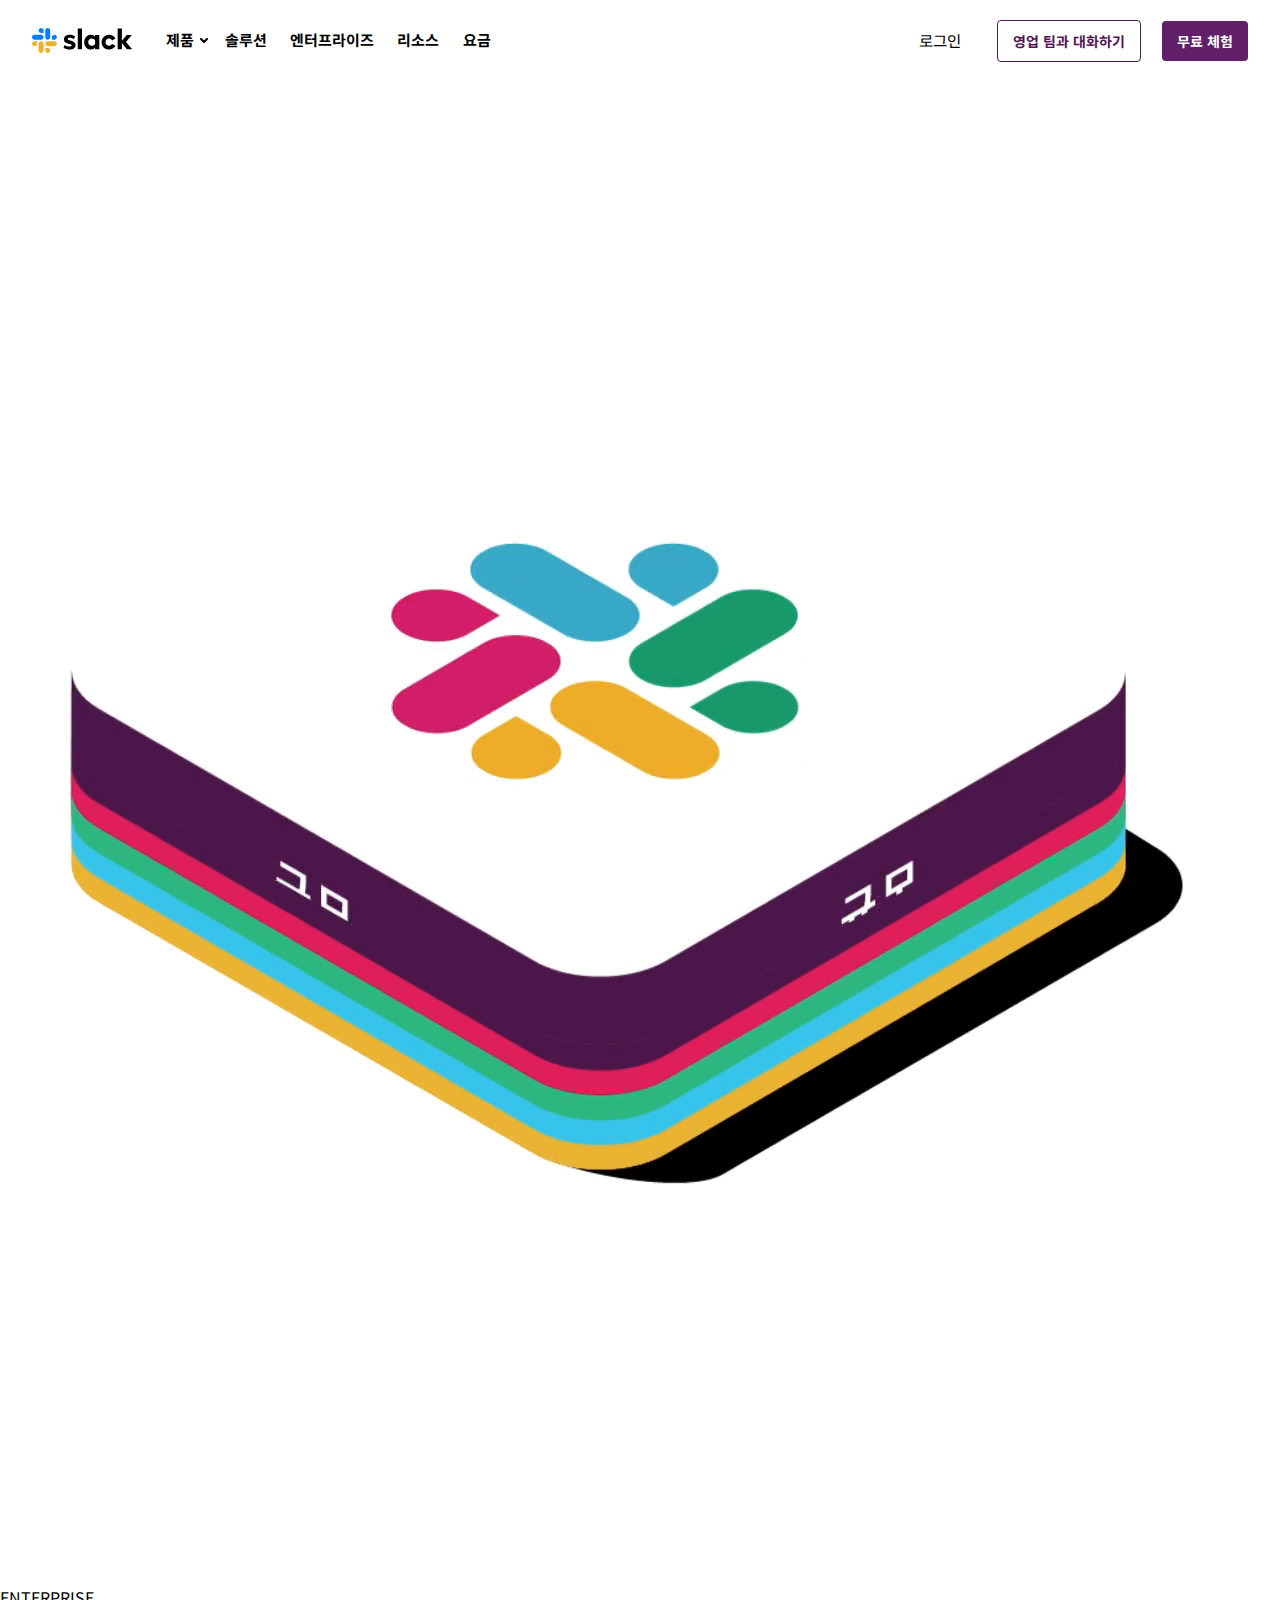
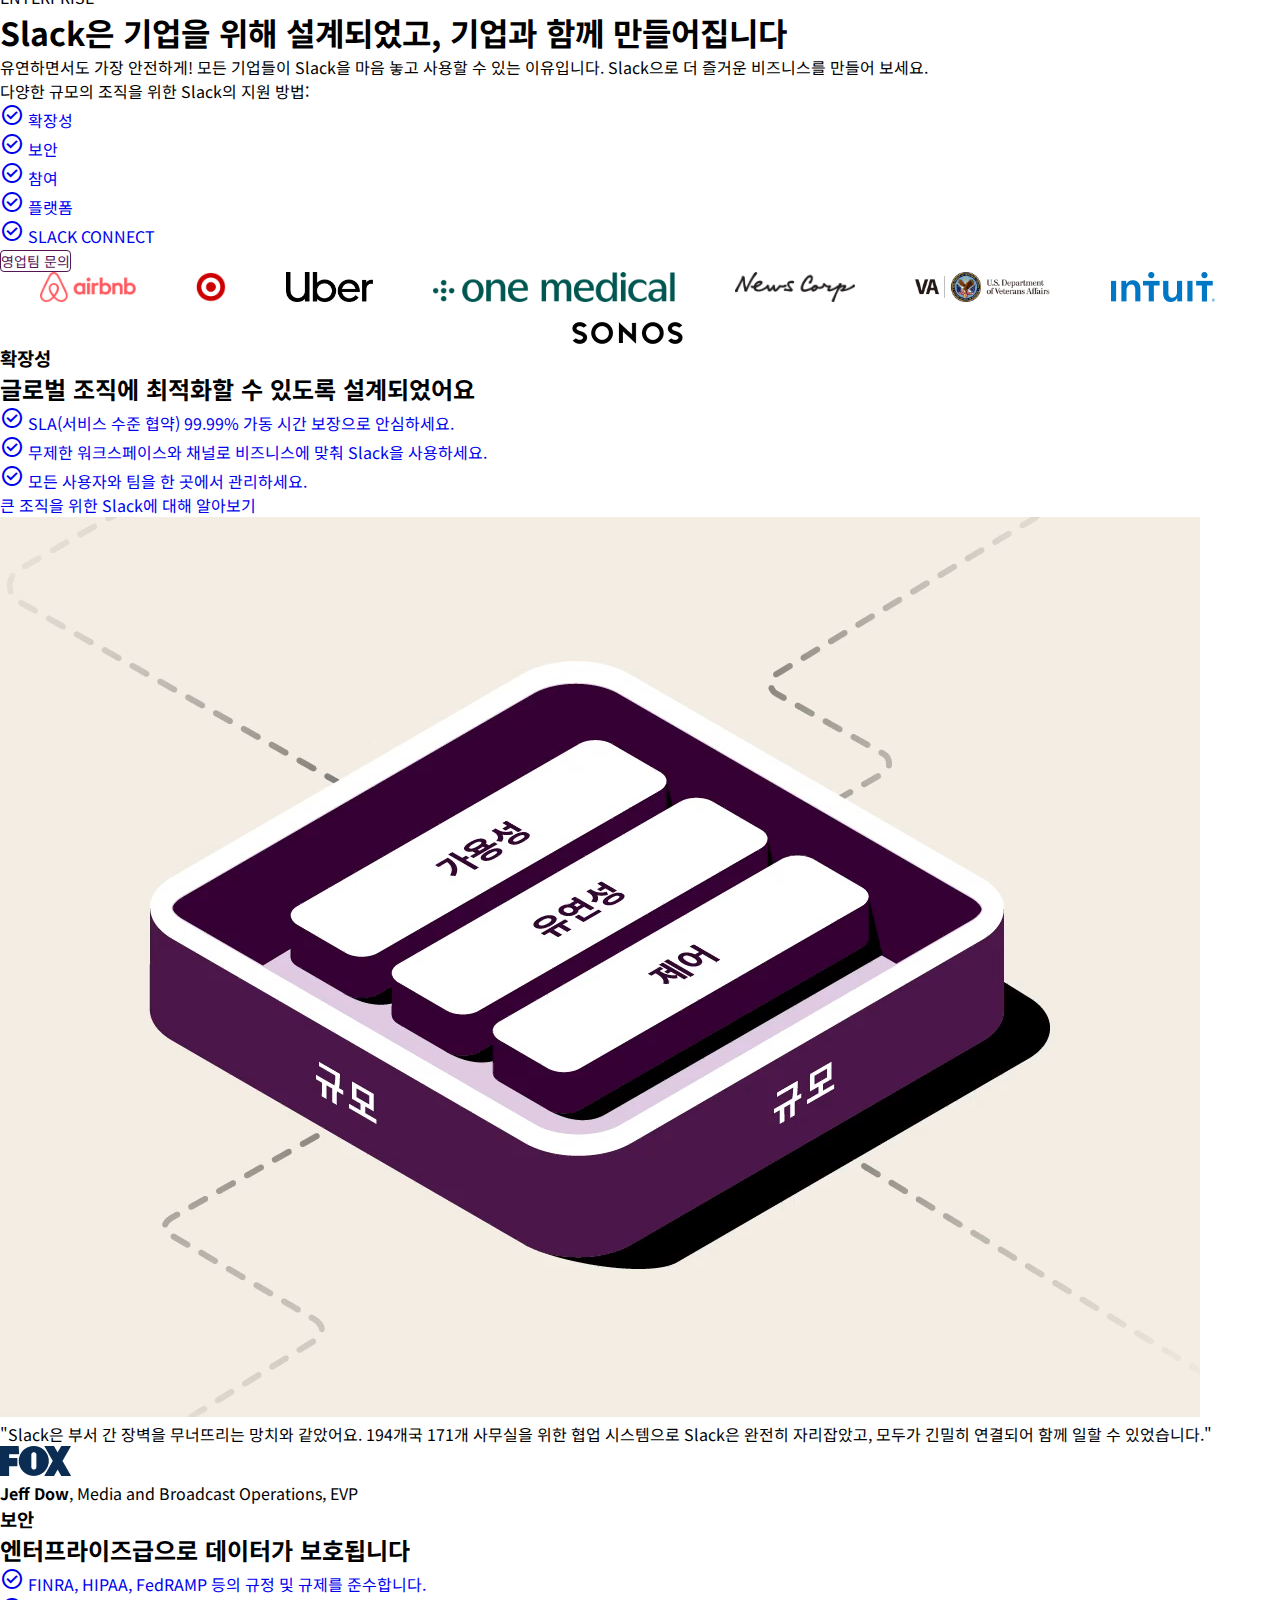
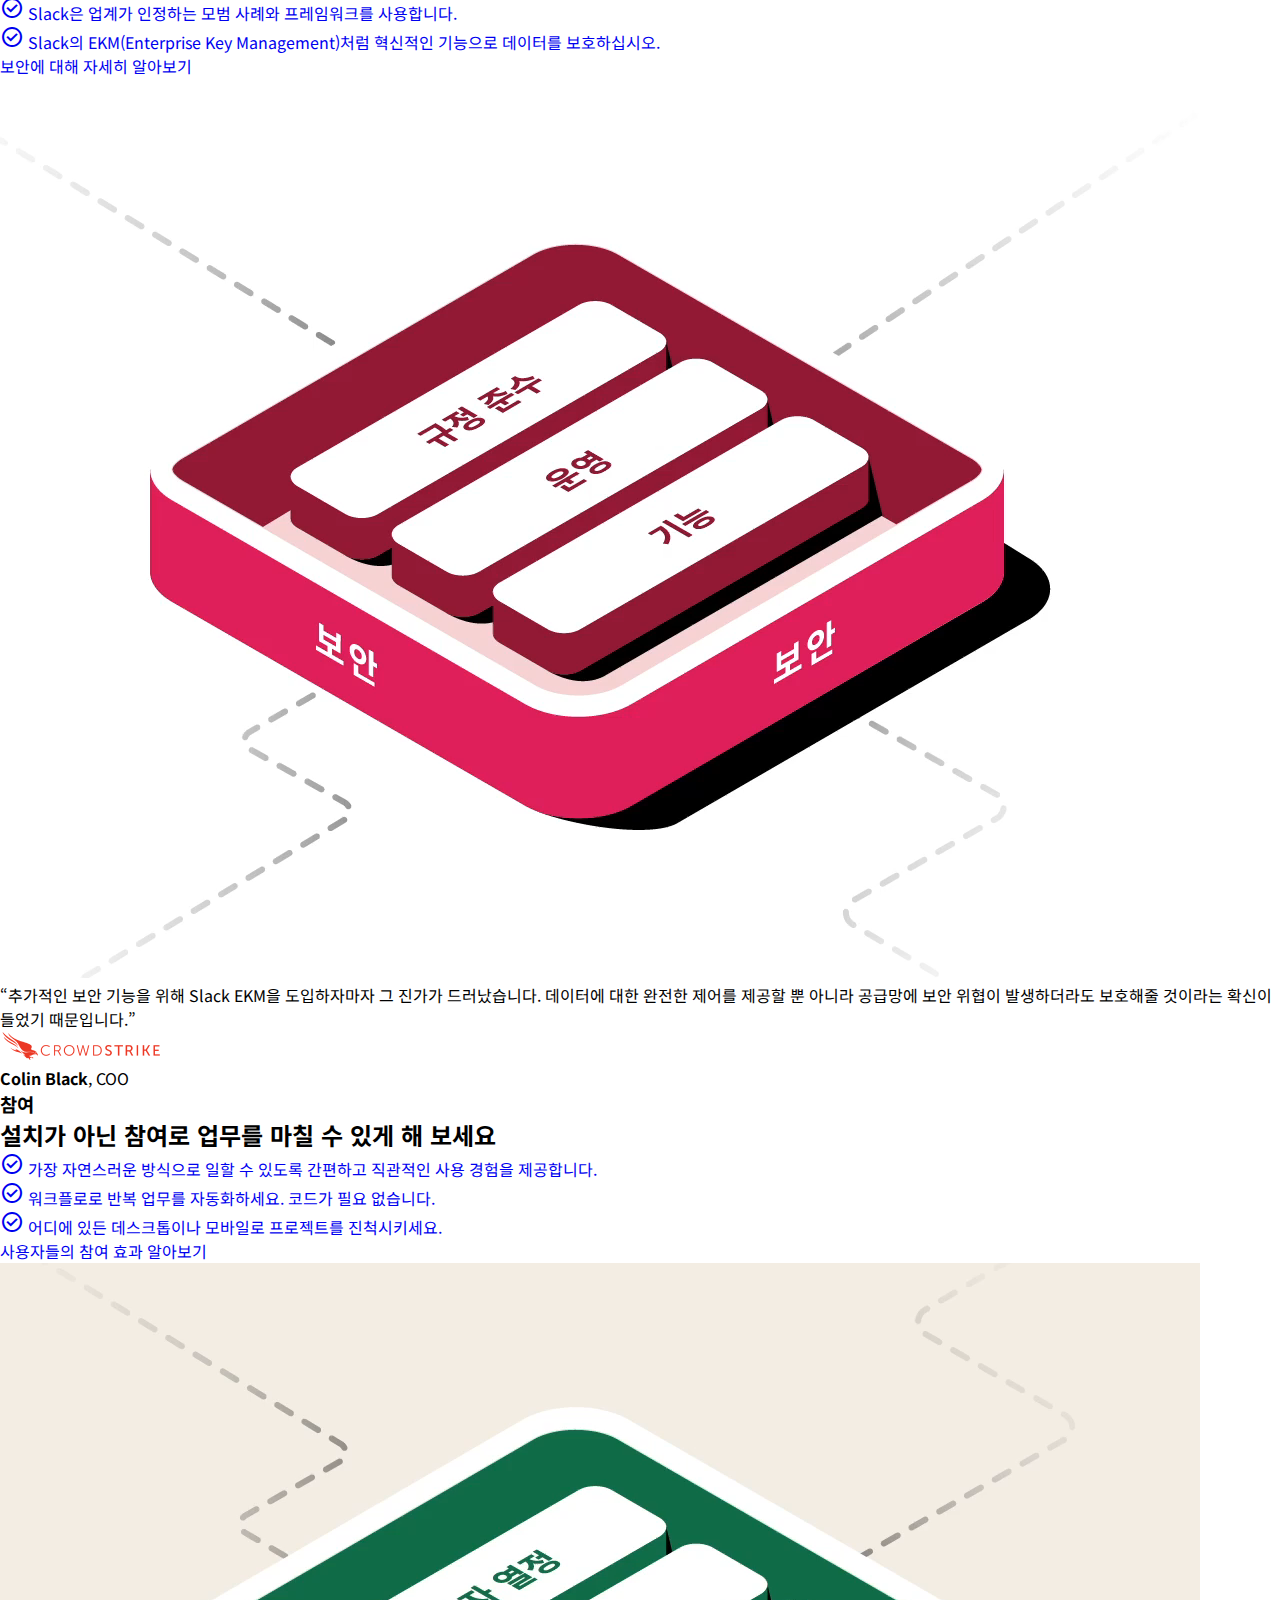
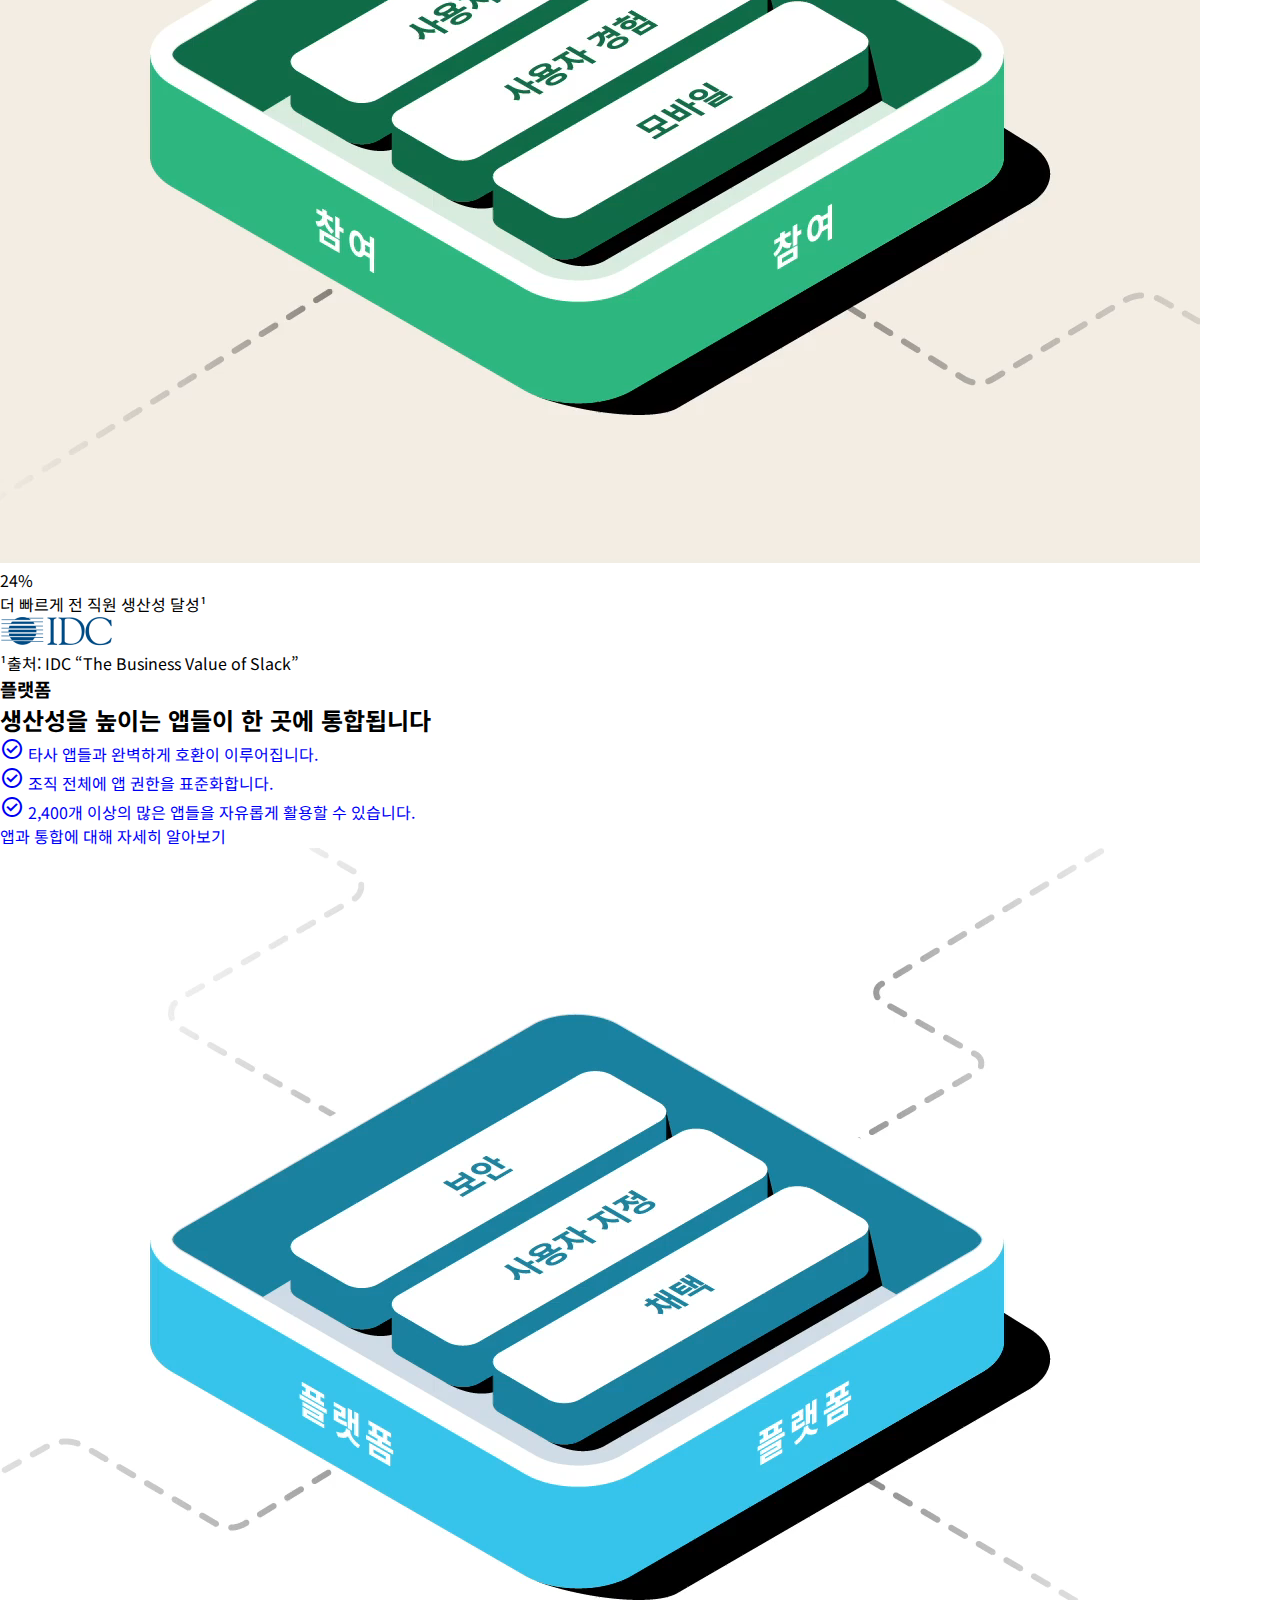
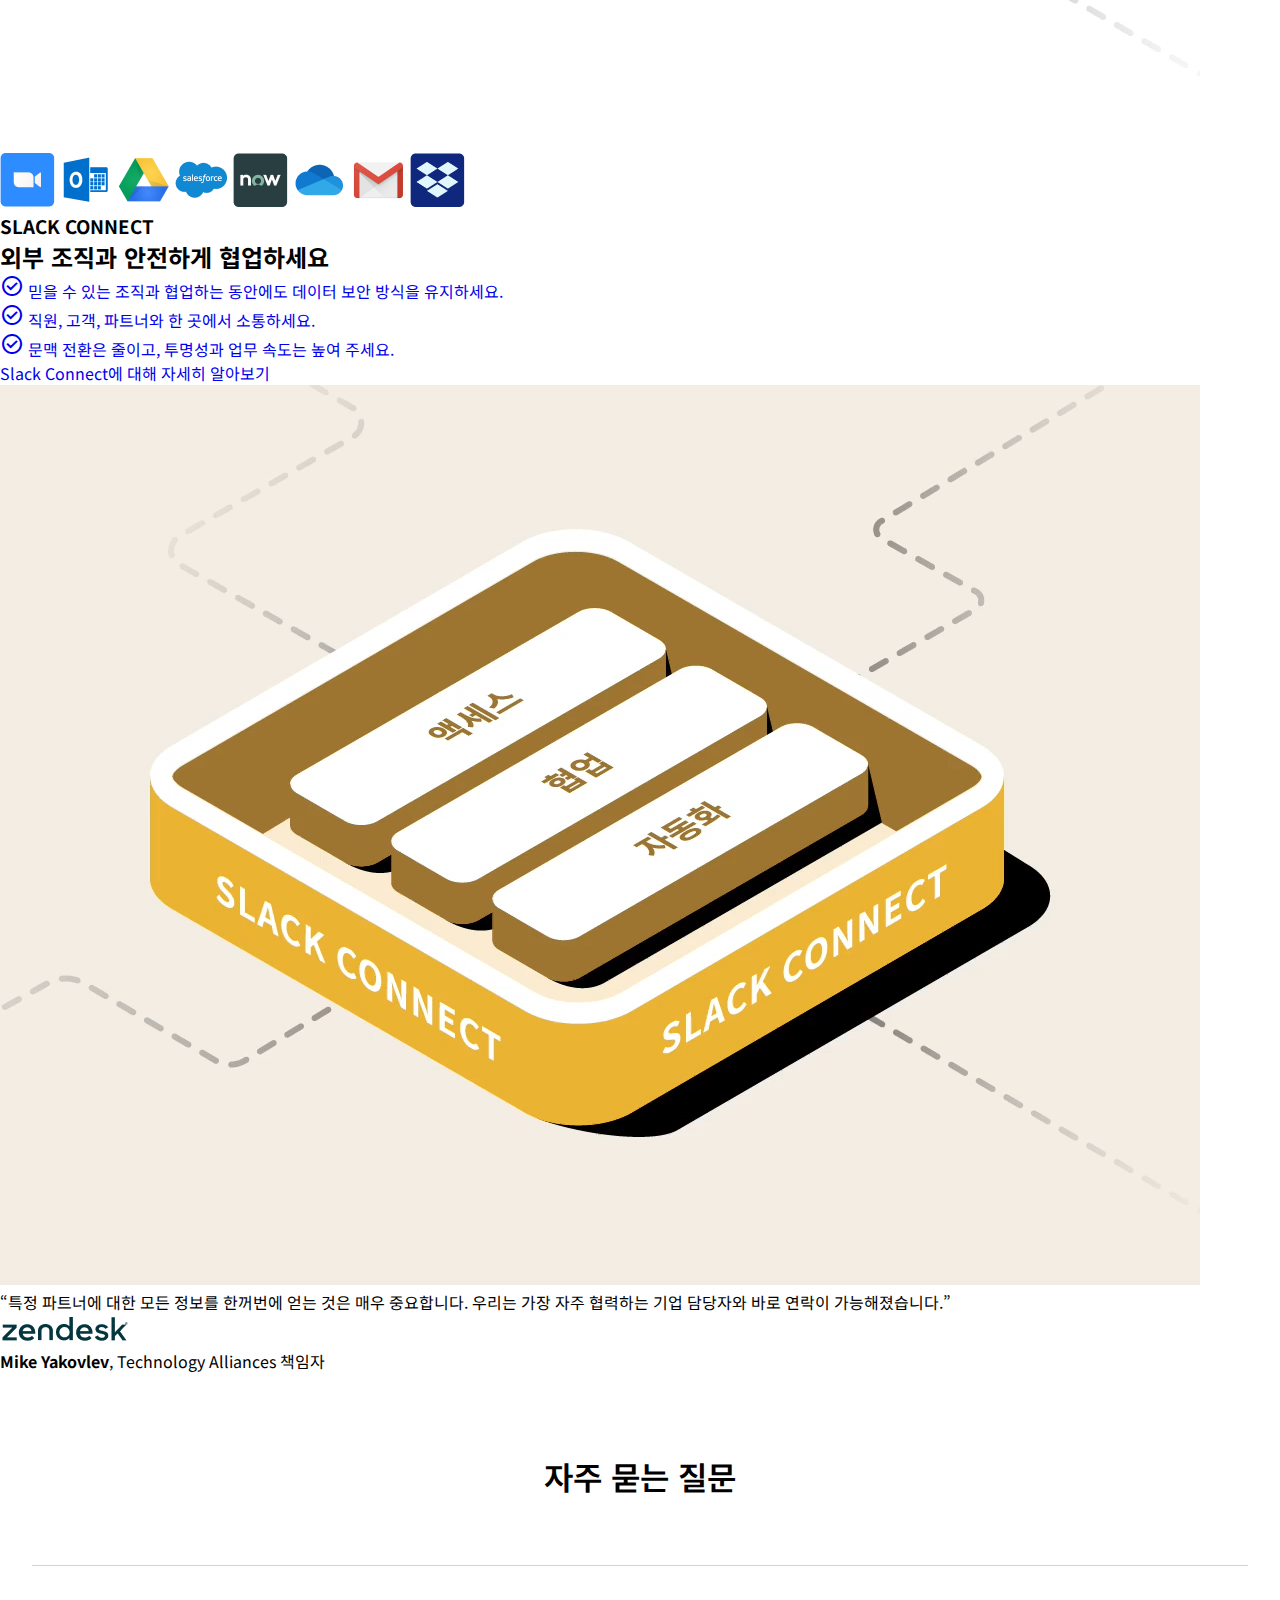
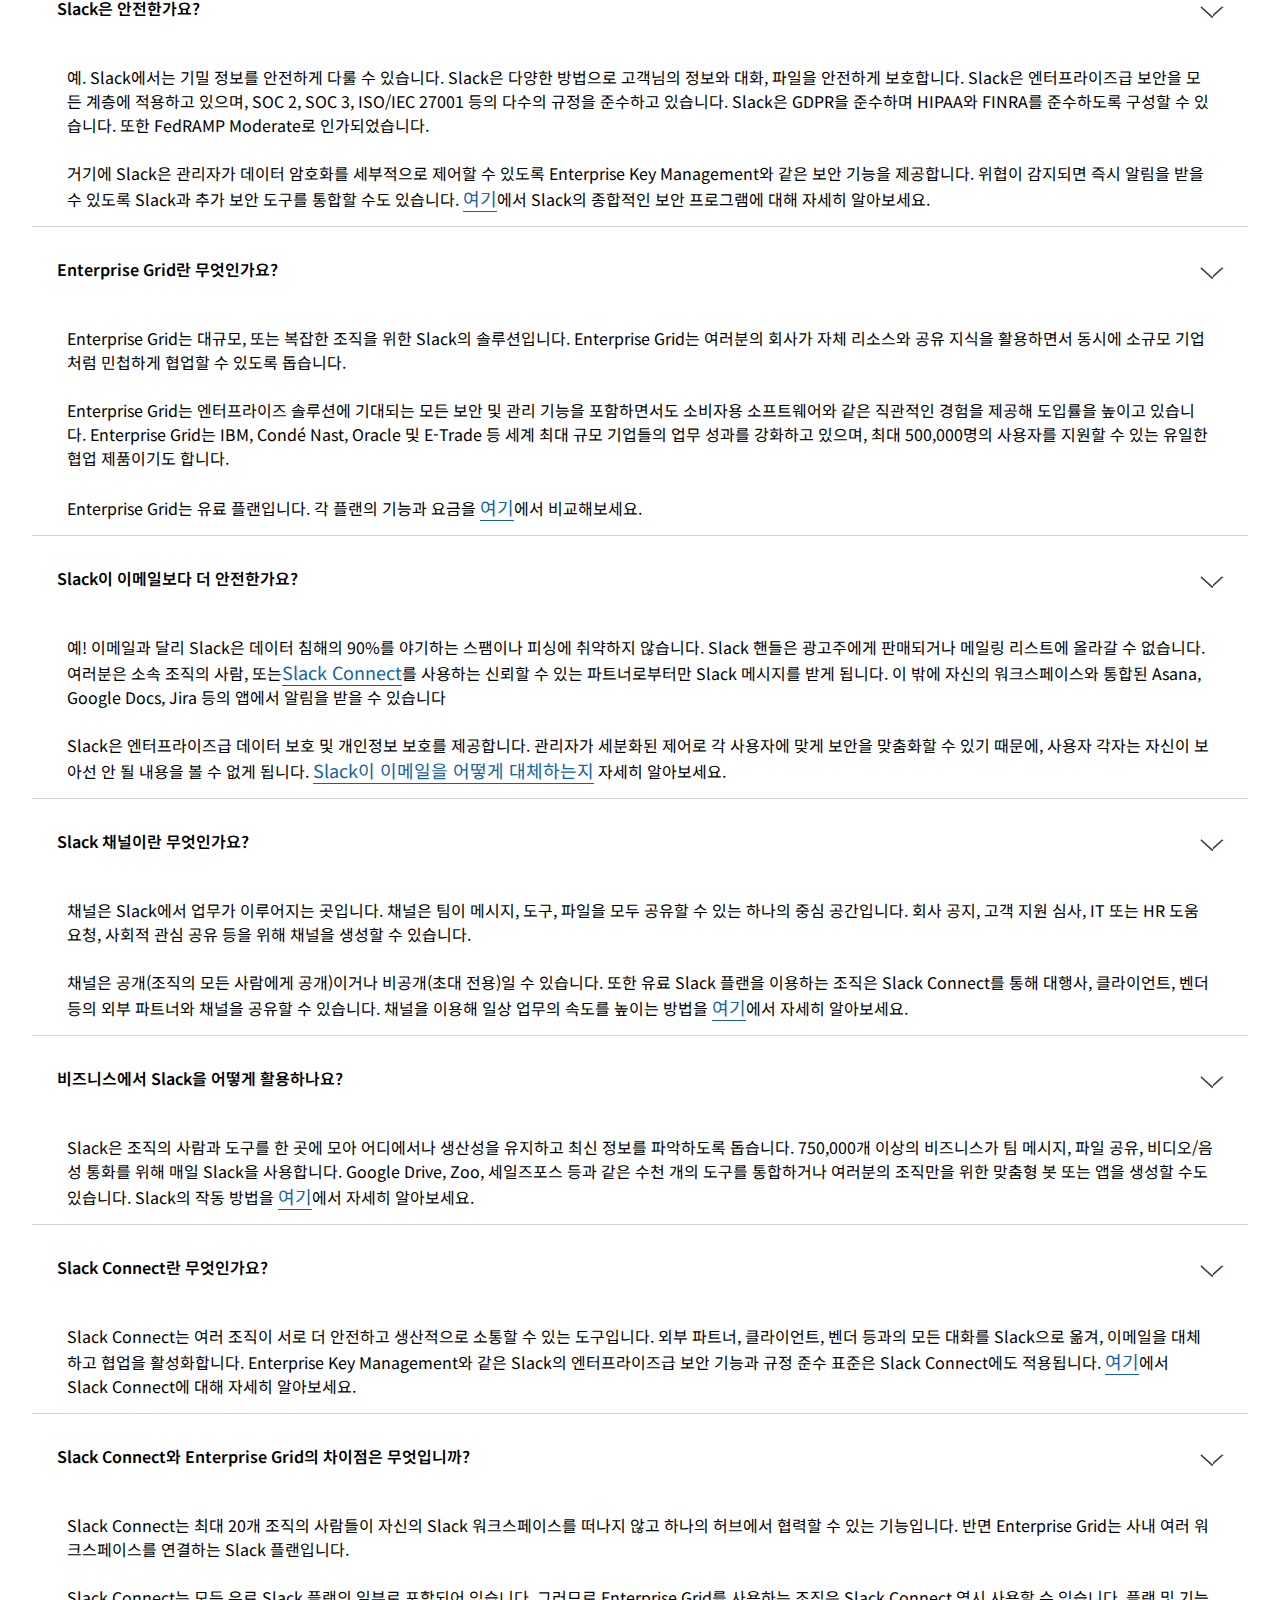
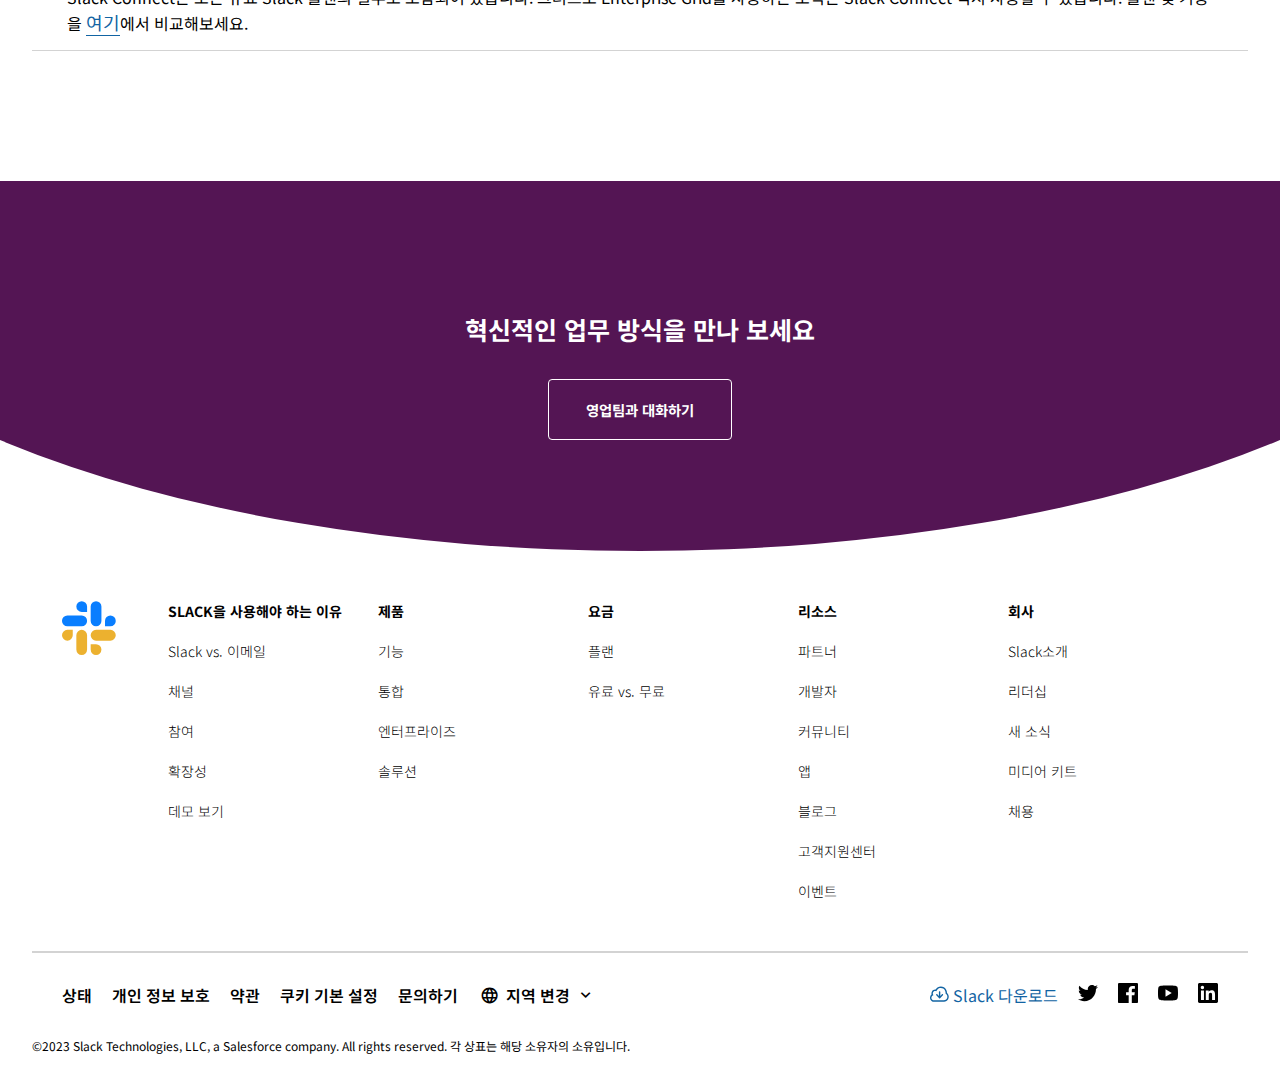
==== enterprise.html @ 44eb5eed "5월11일" ====
<!DOCTYPE html>
<html lang="ko">
  <head>
    <meta charset="UTF-8" />
    <meta http-equiv="X-UA-Compatible" content="IE=edge" />
    <meta name="viewport" content="width=device-width, initial-scale=1.0" />
    <title>Slack은 생산성 플랫폼입니다 | Slack</title>
    <link rel="icon" href="img/favicon-32-ua.png" />
    <link
      rel="stylesheet"
      href="https://fonts.googleapis.com/css2?family=Material+Symbols+Outlined:opsz,wght,FILL,GRAD@20..48,100..700,0..1,-50..200"
    />
    <link rel="stylesheet" href="common.css" />
    <link rel="stylesheet" href="each.css" />
    <script src="https://ajax.googleapis.com/ajax/libs/jquery/3.6.4/jquery.min.js"></script>
    <script>
      document.getElementsByTagName("video").play();
    </script>
  </head>
  <body>
    <div id="wrapper">
      <div id="header" class="">
        <div id="gnb" class="widthNor fontBold lap-hide mob-hide">
          <a href="index.html" id="header_logo">
            <svg
              height="25"
              width="100"
              viewBox="0 0 240 60"
              xmlns="http://www.w3.org/2000/svg"
              shape-rendering="geometricPrecision"
            >
              <title>Slack</title>
              <g fill="none">
                <path
                  d="m75.663 47.477 2.929-6.846c3.207 2.375 7.39 3.632 11.574 3.632 3.068 0 5.02-1.187 5.02-3.003-.07-5.03-18.477-1.118-18.617-13.764-.07-6.427 5.648-11.387 13.737-11.387 4.81 0 9.622 1.188 13.038 3.913l-2.737 6.992c-3.143-2.021-7.025-3.43-10.72-3.43-2.51 0-4.184 1.187-4.184 2.725.07 4.96 18.618 2.235 18.827 14.322 0 6.567-5.579 11.178-13.528 11.178-5.856 0-11.225-1.397-15.34-4.332m116.629-9.325a8.498 8.498 0 0 1 -7.405 4.33c-4.698 0-8.506-3.816-8.506-8.523s3.808-8.523 8.506-8.523a8.498 8.498 0 0 1 7.405 4.33l8.143-4.52c-3.05-5.451-8.868-9.137-15.548-9.137-9.839 0-17.815 7.991-17.815 17.85 0 9.858 7.976 17.85 17.815 17.85 6.68 0 12.498-3.686 15.548-9.137zm-82.477 12.958h10.18v-49.86h-10.179zm95.761-49.86v49.86h10.18v-14.938l12.063 14.938h13.012l-15.34-17.746 14.224-16.559h-12.454l-11.505 13.767v-29.322zm-54.218 15.557v4.053c-1.673-2.795-5.787-4.751-10.11-4.751-8.925 0-15.967 7.895-15.967 17.815s7.042 17.885 15.967 17.885c4.323 0 8.437-1.956 10.11-4.751v4.052h10.18v-34.303zm0 21.414c-1.464 2.445-4.532 4.26-7.948 4.26-4.699 0-8.507-3.815-8.507-8.522s3.808-8.523 8.507-8.523c3.416 0 6.484 1.886 7.948 4.4z"
                  fill="#ffffff"
                ></path>
                <path
                  d="m21.902.148c-3.299 0-5.973 2.68-5.973 5.985a5.979 5.979 0 0 0 5.973 5.985h5.974v-5.985a5.98 5.98 0 0 0 -5.974-5.985m0 15.96h-15.929c-3.299 0-5.973 2.68-5.973 5.986 0 3.305 2.674 5.985 5.973 5.985h15.93c3.298 0 5.973-2.68 5.973-5.985 0-3.306-2.675-5.986-5.974-5.986"
                  fill="#097eff"
                ></path>
                <path
                  d="m59.734 22.094c0-3.306-2.675-5.986-5.974-5.986s-5.973 2.68-5.973 5.986v5.985h5.973a5.98 5.98 0 0 0 5.974-5.985m-15.929 0v-15.961a5.98 5.98 0 0 0 -5.974-5.985c-3.299 0-5.973 2.68-5.973 5.985v15.96c0 3.307 2.674 5.987 5.973 5.987a5.98 5.98 0 0 0 5.974-5.985"
                  fill="#097eff"
                ></path>
                <path
                  d="m37.831 60a5.98 5.98 0 0 0 5.974-5.985 5.98 5.98 0 0 0 -5.974-5.985h-5.973v5.985c0 3.305 2.674 5.985 5.973 5.985m0-15.96h15.93c3.298 0 5.973-2.68 5.973-5.986a5.98 5.98 0 0 0 -5.974-5.985h-15.929c-3.299 0-5.973 2.68-5.973 5.985a5.979 5.979 0 0 0 5.973 5.985"
                  fill="#ecb12f"
                ></path>
                <path
                  d="m0 38.054a5.979 5.979 0 0 0 5.973 5.985 5.98 5.98 0 0 0 5.974-5.985v-5.985h-5.974c-3.299 0-5.973 2.68-5.973 5.985m15.929 0v15.96c0 3.306 2.674 5.986 5.973 5.986a5.98 5.98 0 0 0 5.974-5.985v-15.961a5.979 5.979 0 0 0 -5.974-5.985c-3.299 0-5.973 2.68-5.973 5.985"
                  fill="#ecb12f"
                ></path>
              </g>
            </svg>
          </a>
          <ul>
            <li>
              <a href="#"
                >제품<svg
                  xmlns="http://www.w3.org/2000/svg"
                  width="8"
                  height="5"
                  viewBox="0 0 8 5"
                  fill="none"
                >
                  <path
                    d="M7 1L4 4L1 1"
                    stroke="white"
                    stroke-width="2"
                    stroke-linecap="round"
                    stroke-linejoin="round"
                  /></svg
              ></a>
              <ul>
                <li><a href="#">기능</a></li>
                <li><a href="#">채널</a></li>
                <li><a href="#">통합</a></li>
                <li><a href="#">보안</a></li>
                <li><a href="#">Slack Connect</a></li>
                <li><a href="#">고객</a></li>
                <li>
                  <a href="#">
                    <span class="material-symbols-outlined"
                      >cloud_download</span
                    >
                    <span>Slack 다운로드</span></a
                  >
                </li>
              </ul>
            </li>
            <li><a href="solution.html">솔루션</a></li>
            <li><a href="enterprise.html">엔터프라이즈</a></li>
            <li><a href="resource.html">리소스</a></li>
            <li><a href="pay.html">요금</a></li>
          </ul>
          <div id="sign">
            <a href="#">로그인</a>
            <a href="#" class="purLn_btn btn">영업 팀과 대화하기</a>
            <a href="#" class="purple_btn btn">무료 체험</a>
          </div>
        </div>
        <div id="mob_gnb" class="desk-hide">
          <div id="markNav">
            <a href="index.html" id="markNav_logo">
              <svg
                height="25"
                width="100"
                viewBox="0 0 240 60"
                xmlns="http://www.w3.org/2000/svg"
                shape-rendering="geometricPrecision"
              >
                <title>Slack</title>
                <g fill="none">
                  <path
                    d="m75.663 47.477 2.929-6.846c3.207 2.375 7.39 3.632 11.574 3.632 3.068 0 5.02-1.187 5.02-3.003-.07-5.03-18.477-1.118-18.617-13.764-.07-6.427 5.648-11.387 13.737-11.387 4.81 0 9.622 1.188 13.038 3.913l-2.737 6.992c-3.143-2.021-7.025-3.43-10.72-3.43-2.51 0-4.184 1.187-4.184 2.725.07 4.96 18.618 2.235 18.827 14.322 0 6.567-5.579 11.178-13.528 11.178-5.856 0-11.225-1.397-15.34-4.332m116.629-9.325a8.498 8.498 0 0 1 -7.405 4.33c-4.698 0-8.506-3.816-8.506-8.523s3.808-8.523 8.506-8.523a8.498 8.498 0 0 1 7.405 4.33l8.143-4.52c-3.05-5.451-8.868-9.137-15.548-9.137-9.839 0-17.815 7.991-17.815 17.85 0 9.858 7.976 17.85 17.815 17.85 6.68 0 12.498-3.686 15.548-9.137zm-82.477 12.958h10.18v-49.86h-10.179zm95.761-49.86v49.86h10.18v-14.938l12.063 14.938h13.012l-15.34-17.746 14.224-16.559h-12.454l-11.505 13.767v-29.322zm-54.218 15.557v4.053c-1.673-2.795-5.787-4.751-10.11-4.751-8.925 0-15.967 7.895-15.967 17.815s7.042 17.885 15.967 17.885c4.323 0 8.437-1.956 10.11-4.751v4.052h10.18v-34.303zm0 21.414c-1.464 2.445-4.532 4.26-7.948 4.26-4.699 0-8.507-3.815-8.507-8.522s3.808-8.523 8.507-8.523c3.416 0 6.484 1.886 7.948 4.4z"
                    fill="#000000"
                  ></path>
                  <path
                    d="m21.902.148c-3.299 0-5.973 2.68-5.973 5.985a5.979 5.979 0 0 0 5.973 5.985h5.974v-5.985a5.98 5.98 0 0 0 -5.974-5.985m0 15.96h-15.929c-3.299 0-5.973 2.68-5.973 5.986 0 3.305 2.674 5.985 5.973 5.985h15.93c3.298 0 5.973-2.68 5.973-5.985 0-3.306-2.675-5.986-5.974-5.986"
                    fill="#097eff"
                  ></path>
                  <path
                    d="m59.734 22.094c0-3.306-2.675-5.986-5.974-5.986s-5.973 2.68-5.973 5.986v5.985h5.973a5.98 5.98 0 0 0 5.974-5.985m-15.929 0v-15.961a5.98 5.98 0 0 0 -5.974-5.985c-3.299 0-5.973 2.68-5.973 5.985v15.96c0 3.307 2.674 5.987 5.973 5.987a5.98 5.98 0 0 0 5.974-5.985"
                    fill="#097eff"
                  ></path>
                  <path
                    d="m37.831 60a5.98 5.98 0 0 0 5.974-5.985 5.98 5.98 0 0 0 -5.974-5.985h-5.973v5.985c0 3.305 2.674 5.985 5.973 5.985m0-15.96h15.93c3.298 0 5.973-2.68 5.973-5.986a5.98 5.98 0 0 0 -5.974-5.985h-15.929c-3.299 0-5.973 2.68-5.973 5.985a5.979 5.979 0 0 0 5.973 5.985"
                    fill="#ecb12f"
                  ></path>
                  <path
                    d="m0 38.054a5.979 5.979 0 0 0 5.973 5.985 5.98 5.98 0 0 0 5.974-5.985v-5.985h-5.974c-3.299 0-5.973 2.68-5.973 5.985m15.929 0v15.96c0 3.306 2.674 5.986 5.973 5.986a5.98 5.98 0 0 0 5.974-5.985v-15.961a5.979 5.979 0 0 0 -5.974-5.985c-3.299 0-5.973 2.68-5.973 5.985"
                    fill="#ecb12f"
                  ></path>
                </g>
              </svg>
            </a>
            <button
              id="nav_open_btn"
              onclick="document.querySelector('#concealNav').style.transform='translateX(0%)';"
            >
              <span class="material-symbols-outlined"> menu </span>
            </button>
          </div>
          <div id="concealNav">
            <div>
              <a href="index.html" id="concealNav_logo">
                <svg
                  width="125"
                  viewBox="0 0 240 60"
                  xmlns="http://www.w3.org/2000/svg"
                  shape-rendering="geometricPrecision"
                >
                  <title>Slack</title>
                  <g fill="none">
                    <path
                      d="m75.663 47.477 2.929-6.846c3.207 2.375 7.39 3.632 11.574 3.632 3.068 0 5.02-1.187 5.02-3.003-.07-5.03-18.477-1.118-18.617-13.764-.07-6.427 5.648-11.387 13.737-11.387 4.81 0 9.622 1.188 13.038 3.913l-2.737 6.992c-3.143-2.021-7.025-3.43-10.72-3.43-2.51 0-4.184 1.187-4.184 2.725.07 4.96 18.618 2.235 18.827 14.322 0 6.567-5.579 11.178-13.528 11.178-5.856 0-11.225-1.397-15.34-4.332m116.629-9.325a8.498 8.498 0 0 1 -7.405 4.33c-4.698 0-8.506-3.816-8.506-8.523s3.808-8.523 8.506-8.523a8.498 8.498 0 0 1 7.405 4.33l8.143-4.52c-3.05-5.451-8.868-9.137-15.548-9.137-9.839 0-17.815 7.991-17.815 17.85 0 9.858 7.976 17.85 17.815 17.85 6.68 0 12.498-3.686 15.548-9.137zm-82.477 12.958h10.18v-49.86h-10.179zm95.761-49.86v49.86h10.18v-14.938l12.063 14.938h13.012l-15.34-17.746 14.224-16.559h-12.454l-11.505 13.767v-29.322zm-54.218 15.557v4.053c-1.673-2.795-5.787-4.751-10.11-4.751-8.925 0-15.967 7.895-15.967 17.815s7.042 17.885 15.967 17.885c4.323 0 8.437-1.956 10.11-4.751v4.052h10.18v-34.303zm0 21.414c-1.464 2.445-4.532 4.26-7.948 4.26-4.699 0-8.507-3.815-8.507-8.522s3.808-8.523 8.507-8.523c3.416 0 6.484 1.886 7.948 4.4z"
                      fill="#000000"
                    ></path>
                    <path
                      d="m21.902.148c-3.299 0-5.973 2.68-5.973 5.985a5.979 5.979 0 0 0 5.973 5.985h5.974v-5.985a5.98 5.98 0 0 0 -5.974-5.985m0 15.96h-15.929c-3.299 0-5.973 2.68-5.973 5.986 0 3.305 2.674 5.985 5.973 5.985h15.93c3.298 0 5.973-2.68 5.973-5.985 0-3.306-2.675-5.986-5.974-5.986"
                      fill="#097eff"
                    ></path>
                    <path
                      d="m59.734 22.094c0-3.306-2.675-5.986-5.974-5.986s-5.973 2.68-5.973 5.986v5.985h5.973a5.98 5.98 0 0 0 5.974-5.985m-15.929 0v-15.961a5.98 5.98 0 0 0 -5.974-5.985c-3.299 0-5.973 2.68-5.973 5.985v15.96c0 3.307 2.674 5.987 5.973 5.987a5.98 5.98 0 0 0 5.974-5.985"
                      fill="#097eff"
                    ></path>
                    <path
                      d="m37.831 60a5.98 5.98 0 0 0 5.974-5.985 5.98 5.98 0 0 0 -5.974-5.985h-5.973v5.985c0 3.305 2.674 5.985 5.973 5.985m0-15.96h15.93c3.298 0 5.973-2.68 5.973-5.986a5.98 5.98 0 0 0 -5.974-5.985h-15.929c-3.299 0-5.973 2.68-5.973 5.985a5.979 5.979 0 0 0 5.973 5.985"
                      fill="#ecb12f"
                    ></path>
                    <path
                      d="m0 38.054a5.979 5.979 0 0 0 5.973 5.985 5.98 5.98 0 0 0 5.974-5.985v-5.985h-5.974c-3.299 0-5.973 2.68-5.973 5.985m15.929 0v15.96c0 3.306 2.674 5.986 5.973 5.986a5.98 5.98 0 0 0 5.974-5.985v-15.961a5.979 5.979 0 0 0 -5.974-5.985c-3.299 0-5.973 2.68-5.973 5.985"
                      fill="#ecb12f"
                    ></path>
                  </g>
                </svg>
              </a>
              <button
                id="nav_close_btn"
                onclick="document.querySelector('#concealNav').style.transform='translateX(100%)';"
              >
                <title>메뉴 닫기</title>
                <span class="material-symbols-outlined"> close </span>
              </button>
            </div>
            <ul>
              <li>
                <a href="#">제품</a>
                <ul>
                  <li><a href="#">기능</a></li>
                  <li><a href="#">채널</a></li>
                  <li><a href="#">통합</a></li>
                  <li><a href="#">보안</a></li>
                  <li><a href="#">Slack Connect</a></li>
                  <li><a href="#">고객</a></li>
                </ul>
              </li>
              <li><a href="solution.html">솔루션</a></li>
              <li><a href="enterprise.html">엔터프라이즈</a></li>
              <li><a href="resource.html">리소스</a></li>
              <li><a href="pay.html">요금</a></li>
              <li><a href="#">로그인</a></li>
            </ul>
            <div>
              <a href="#" class="purLn_btn btn">로그인</a>
              <a href="#" class="purple_btn btn">SLACK 다운로드</a>
            </div>
          </div>
        </div>
      </div>
      <div id="main">
      <div class="ent-section ent-hero">
        <div class="ent-hero-container">
          <video src="img/enterprise-hero.ko-KR.mp4" autoplay
                loop
                muted
                playsinline></video>
          <div class="ent-hero-cell">
            <span>ENTERPRISE</span>
            <h1>Slack은 기업을 위해 설계되었고, 기업과 함께 만들어집니다</h1>
            <p>유연하면서도 가장 안전하게! 모든 기업들이 Slack을 마음 놓고 사용할 수 있는 이유입니다. Slack으로 더 즐거운 비즈니스를 만들어 보세요.</p>
            <span>다양한 규모의 조직을 위한 Slack의 지원 방법:</span>
            <ul>
              <li><a href="#">
                <span class="material-symbols-outlined">check_circle</span>
                <span>확장성</span></a></li>
              <li><a href="#">
                <span class="material-symbols-outlined">check_circle</span>
                <span>보안</span></a></li>
              <li><a href="#">
                <span class="material-symbols-outlined">check_circle</span>
                <span>참여</span></a></li>
              <li><a href="#">
                <span class="material-symbols-outlined">check_circle</span>
                <span>플랫폼</span></a></li>
              <li><a href="#">
                <span class="material-symbols-outlined">check_circle</span>
                <span>SLACK CONNECT</span></a></li>
            </ul>
            <a href="#" class="btn purLn_btn">영업팀 문의</a>
          </div>
        </div>
          <div class="logos">
              <a href="#" class="logos-btn">모든 고객 사례 살펴보기<span><svg width="14" height="14" viewBox="0 0 14 14" fill="none" xmlns="http://www.w3.org/2000/svg"><path d="M13.78 6.47C13.9267 6.61667 14 6.79333 14 7C14 7.19333 13.9267 7.37 13.78 7.53L13.75 7.56L8.28 13.03C8.14 13.1767 7.96333 13.25 7.75 13.25C7.54333 13.25 7.36667 13.1767 7.22 13.03C7.15333 12.9633 7.1 12.8833 7.06 12.79C7.02 12.69 7 12.5933 7 12.5C7 12.2933 7.07333 12.1167 7.22 11.97L11.44 7.75H0.75C0.543334 7.75 0.366667 7.67667 0.22 7.53C0.0733335 7.38333 1.19209e-07 7.20667 1.19209e-07 7C1.19209e-07 6.79333 0.0733335 6.61667 0.22 6.47C0.366667 6.32333 0.543334 6.25 0.75 6.25H11.44L7.22 2.03C7.15333 1.96333 7.1 1.88333 7.06 1.79C7.02 1.69 7 1.59333 7 1.5C7 1.28667 7.07333 1.11 7.22 0.969999C7.38 0.823333 7.55667 0.75 7.75 0.75C7.84333 0.75 7.93667 0.77 8.03 0.81C8.13 0.849999 8.21333 0.903332 8.28 0.969999L13.78 6.47Z" fill="#1264A3"></path></svg></span></a>
            <div class="widthNor">
              <img src="img/logos/airbnb-logo@2x.png" alt="">
              <img src="img/logos/target-logo@2x.png" alt="">
              <img src="img/logos/uber@2x.png" alt="">
              <img src="img/logos/logo-onemedical@2x.png" alt="">
              <img src="img/logos/logo-newscorp.png" alt="">
              <img src="img/logos/us-department-of-veteran-affairs.png" alt="">
              <img src="img/logos/intuit.png" alt="">
              <img src="img/logos/logo-sonos.png" alt="">
            </div>
          </div>
        </div>
        <div class="ent-section ent-section1">
          <div class="container">
            <div>
              <h3>확장성</h3>
              <h2>글로벌 조직에 최적화할 수 있도록 설계되었어요</h2>
              <ul>
                <li><a href="#">
                  <span class="material-symbols-outlined">check_circle</span>
                  <span>SLA(서비스 수준 협약) 99.99% 가동 시간 보장으로 안심하세요.</span></a></li>
                <li><a href="#">
                  <span class="material-symbols-outlined">check_circle</span>
                  <span>무제한 워크스페이스와 채널로 비즈니스에 맞춰 Slack을 사용하세요.</span></a></li>
                <li><a href="#">
                  <span class="material-symbols-outlined">check_circle</span>
                  <span>모든 사용자와 팀을 한 곳에서 관리하세요.</span></a></li>
              </ul>
              <a href="#">큰 조직을 위한 Slack에 대해 알아보기</a>
            </div>
            <video
            autoplay
            loop
            muted
            playsinline
            src="img/scale.ko-KR.mp4"></video>
            <p>"Slack은 부서 간 장벽을 무너뜨리는 망치와 같았어요. 194개국 171개 사무실을 위한 협업 시스템으로 Slack은 완전히 자리잡았고, 모두가 긴밀히 연결되어 함께 일할 수 있었습니다."</p>
            <img src="img/fox.png" alt="fox 로고">
            <p><b>Jeff Dow</b>, Media and Broadcast Operations, EVP</p>
          </div>
        </div>
        <div class="ent-section ent-section2">
          <div class="container">
            <div>
              <h3>보안</h3>
              <h2>엔터프라이즈급으로 데이터가 보호됩니다</h2>
              <ul>
                <li><a href="#">
                  <span class="material-symbols-outlined">check_circle</span>
                  <span>FINRA, HIPAA, FedRAMP 등의 규정 및 규제를 준수합니다.</span></a></li>
                <li><a href="#">
                  <span class="material-symbols-outlined">check_circle</span>
                  <span>Slack은 업계가 인정하는 모범 사례와 프레임워크를 사용합니다.</span></a></li>
                <li><a href="#">
                  <span class="material-symbols-outlined">check_circle</span>
                  <span>Slack의 EKM(Enterprise Key Management)처럼 혁신적인 기능으로 데이터를 보호하십시오.</span></a></li>
              </ul>
              <a href="#">보안에 대해 자세히 알아보기</a>
            </div>
            <video 
            autoplay
            loop
            muted
            playsinline
            src="img/security.ko-KR.mp4"></video>
            <p>“추가적인 보안 기능을 위해 Slack EKM을 도입하자마자 그 진가가 드러났습니다. 데이터에 대한 완전한 제어를 제공할 뿐 아니라 공급망에 보안 위협이 발생하더라도 보호해줄 것이라는 확신이 들었기 때문입니다.”</p>
            <img src="img/crowdstrike.png" alt="crowdstrike 로고">
            <p><b>Colin Black</b>, COO</p>
          </div>
        </div>
        <div class="ent-section ent-section3">
          <div class="container">
            <div>
              <h3>참여</h3>
              <h2>설치가 아닌 참여로 업무를 마칠 수 있게 해 보세요</h2>
              <ul>
                <li><a href="#">
                  <span class="material-symbols-outlined">check_circle</span>
                  <span>가장 자연스러운 방식으로 일할 수 있도록 간편하고 직관적인 사용 경험을 제공합니다.</span></a></li>
                <li><a href="#">
                  <span class="material-symbols-outlined">check_circle</span>
                  <span>워크플로로 반복 업무를 자동화하세요. 코드가 필요 없습니다.</span></a></li>
                <li><a href="#">
                  <span class="material-symbols-outlined">check_circle</span>
                  <span>어디에 있든 데스크톱이나 모바일로 프로젝트를 진척시키세요.</span></a></li>
              </ul>
              <a href="#">사용자들의 참여 효과 알아보기</a>
            </div>
            <video 
            autoplay
            loop
            muted
            playsinline
            src="img/engagement.ko-KR.mp4"></video>
            <p>24%</p>
            <p>더 빠르게 전 직원 생산성 달성¹</p>
            <img src="img/idc.png" alt="idc 로고">
            <p>¹<u>출처</u>: IDC “The Business Value of Slack”</p>
          </div>
        </div>
        <div class="ent-section ent-section4">
          <div class="container">
            <div>
              <h3>플랫폼</h3>
              <h2>생산성을 높이는 앱들이 한 곳에 통합됩니다</h2>
              <ul>
                <li><a href="#">
                  <span class="material-symbols-outlined">check_circle</span>
                  <span>타사 앱들과 완벽하게 호환이 이루어집니다.</span></a></li>
                <li><a href="#">
                  <span class="material-symbols-outlined">check_circle</span>
                  <span>조직 전체에 앱 권한을 표준화합니다.</span></a></li>
                <li><a href="#">
                  <span class="material-symbols-outlined">check_circle</span>
                  <span>2,400개 이상의 많은 앱들을 자유롭게 활용할 수 있습니다.</span></a></li>
              </ul>
              <a href="#">앱과 통합에 대해 자세히 알아보기</a>
            </div>
            <video 
            autoplay
            loop
            muted
            playsinline
            src="img/platform.ko-KR.mp4"></video>
            <div>
              <img src="img/zoom.png" alt="zoom">
              <img src="img/outlook.png" alt="outloot">
              <img src="img/google-drive.png" alt="google-drive">
              <img src="img/salesforce.png" alt="salesforce">
              <img src="img/service-now.png" alt="service-now">
              <img src="img/onedrive.png" alt="onedrive">
              <img src="img/gmail.png" alt="gmail">
              <img src="img/dropbox.png" alt="dropbox">
            </div>
          </div>
        </div>
        <div class="ent-section ent-section5">
          <div class="container">
            <div>
              <h3>SLACK CONNECT</h3>
              <h2>외부 조직과 안전하게 협업하세요</h2>
              <ul>
                <li><a href="#">
                  <span class="material-symbols-outlined">check_circle</span>
                  <span>믿을 수 있는 조직과 협업하는 동안에도 데이터 보안 방식을 유지하세요.</span></a></li>
                <li><a href="#">
                  <span class="material-symbols-outlined">check_circle</span>
                  <span>직원, 고객, 파트너와 한 곳에서 소통하세요.</span></a></li>
                <li><a href="#">
                  <span class="material-symbols-outlined">check_circle</span>
                  <span>문맥 전환은 줄이고, 투명성과 업무 속도는 높여 주세요.</span></a></li>
              </ul>
              <a href="#">Slack Connect에 대해 자세히 알아보기</a>
            </div>
            <video 
            autoplay
            loop
            muted
            playsinline
            src="img/slack-connect.ko-KR.mp4"></video>
            <p>“특정 파트너에 대한 모든 정보를 한꺼번에 얻는 것은 매우 중요합니다. 우리는 가장 자주 협력하는 기업 담당자와 바로 연락이 가능해졌습니다.”            </p>
            <img src="img/zendesk.png" alt="zendesk 로고">
            <p><b>Mike Yakovlev</b>, Technology Alliances 책임자</p>
          </div>
        </div>
        <div class="widthNor ent-section qna-section">
          <h3>자주 묻는 질문</h3>
          <ul>
            <li>
              <button>Slack은 안전한가요?</button>
              <p>예. Slack에서는 기밀 정보를 안전하게 다룰 수 있습니다. Slack은 다양한 방법으로 고객님의 정보와 대화, 파일을 안전하게 보호합니다. Slack은 엔터프라이즈급 보안을 모든 계층에 적용하고 있으며, SOC 2, SOC 3, ISO/IEC 27001 등의 다수의 규정을 준수하고 있습니다. Slack은 GDPR을 준수하며 HIPAA와 FINRA를 준수하도록 구성할 수 있습니다. 또한 FedRAMP Moderate로 인가되었습니다.
                <br><br>거기에 Slack은 관리자가 데이터 암호화를 세부적으로 제어할 수 있도록 Enterprise Key Management와 같은 보안 기능을 제공합니다. 위협이 감지되면 즉시 알림을 받을 수 있도록 Slack과 추가 보안 도구를 통합할 수도 있습니다. <a href="#">여기</a>에서 Slack의 종합적인 보안 프로그램에 대해 자세히 알아보세요.              </p>
            </li>
            <li>
              <button>Enterprise Grid란 무엇인가요?</button>
              <p>Enterprise Grid는 대규모, 또는 복잡한 조직을 위한 Slack의 솔루션입니다. Enterprise Grid는 여러분의 회사가 자체 리소스와 공유 지식을 활용하면서 동시에 소규모 기업처럼 민첩하게 협업할 수 있도록 돕습니다.
                <br><br>
                Enterprise Grid는 엔터프라이즈 솔루션에 기대되는 모든 보안 및 관리 기능을 포함하면서도 소비자용 소프트웨어와 같은 직관적인 경험을 제공해 도입률을 높이고 있습니다. Enterprise Grid는 IBM, Condé Nast, Oracle 및 E-Trade 등 세계 최대 규모 기업들의 업무 성과를 강화하고 있으며, 최대 500,000명의 사용자를 지원할 수 있는 유일한 협업 제품이기도 합니다.
                <br><br>
                Enterprise Grid는 유료 플랜입니다. 각 플랜의 기능과 요금을 <a href="pay.html">여기</a>에서 비교해보세요.</p>
            </li>
            <li>
              <button>Slack이 이메일보다 더 안전한가요?</button>
              <p>예! 이메일과 달리 Slack은 데이터 침해의 90%를 야기하는 스팸이나 피싱에 취약하지 않습니다. Slack 핸들은 광고주에게 판매되거나 메일링 리스트에 올라갈 수 없습니다. 여러분은 소속 조직의 사람, 또는<a href="#">Slack Connect</a>를 사용하는 신뢰할 수 있는 파트너로부터만 Slack 메시지를 받게 됩니다. 이 밖에 자신의 워크스페이스와 통합된 Asana, Google Docs, Jira 등의 앱에서 알림을 받을 수 있습니다<br><br> Slack은 엔터프라이즈급 데이터 보호 및 개인정보 보호를 제공합니다. 관리자가 세분화된 제어로 각 사용자에 맞게 보안을 맞춤화할 수 있기 때문에, 사용자 각자는 자신이 보아선 안 될 내용을 볼 수 없게 됩니다. <a href="#">Slack이 이메일을 어떻게 대체하는지</a> 자세히 알아보세요.</p>
            </li>
            <li>
              <button>Slack 채널이란 무엇인가요?</button>
              <p>채널은 Slack에서 업무가 이루어지는 곳입니다. 채널은 팀이 메시지, 도구, 파일을 모두 공유할 수 있는 하나의 중심 공간입니다. 회사 공지, 고객 지원 심사, IT 또는 HR 도움 요청, 사회적 관심 공유 등을 위해 채널을 생성할 수 있습니다.
                <br><br>
                채널은 공개(조직의 모든 사람에게 공개)이거나 비공개(초대 전용)일 수 있습니다. 또한 유료 Slack 플랜을 이용하는 조직은 Slack Connect를 통해 대행사, 클라이언트, 벤더 등의 외부 파트너와 채널을 공유할 수 있습니다. 채널을 이용해 일상 업무의 속도를 높이는 방법을 <a href="#">여기</a>에서 자세히 알아보세요.</p>
            </li>
            <li>
              <button>비즈니스에서 Slack을 어떻게 활용하나요?</button>
              <p>Slack은 조직의 사람과 도구를 한 곳에 모아 어디에서나 생산성을 유지하고 최신 정보를 파악하도록 돕습니다. 750,000개 이상의 비즈니스가 팀 메시지, 파일 공유, 비디오/음성 통화를 위해 매일 Slack을 사용합니다. Google Drive, Zoo, 세일즈포스 등과 같은 수천 개의 도구를 통합하거나 여러분의 조직만을 위한 맞춤형 봇 또는 앱을 생성할 수도 있습니다. Slack의 작동 방법을 <a href="#">여기</a>에서 자세히 알아보세요.</p>
            </li>
            <li>
              <button>Slack Connect란 무엇인가요?</button>
              <p>Slack Connect는 여러 조직이 서로 더 안전하고 생산적으로 소통할 수 있는 도구입니다. 외부 파트너, 클라이언트, 벤더 등과의 모든 대화를 Slack으로 옮겨, 이메일을 대체하고 협업을 활성화합니다. Enterprise Key Management와 같은 Slack의 엔터프라이즈급 보안 기능과 규정 준수 표준은 Slack Connect에도 적용됩니다. <a href="#">여기</a>에서 Slack Connect에 대해 자세히 알아보세요.</p>
            </li>
            <li>
              <button>Slack Connect와 Enterprise Grid의 차이점은 무엇입니까?</button>
              <p>Slack Connect는 최대 20개 조직의 사람들이 자신의 Slack 워크스페이스를 떠나지 않고 하나의 허브에서 협력할 수 있는 기능입니다. 반면 Enterprise Grid는 사내 여러 워크스페이스를 연결하는 Slack 플랜입니다. <br><br>
                Slack Connect는 모든 유료 Slack 플랜의 일부로 포함되어 있습니다. 그러므로 Enterprise Grid를 사용하는 조직은 Slack Connect 역시 사용할 수 있습니다. 플랜 및 기능을 <a href="#">여기</a>에서 비교해보세요.
              </p>
            </li>
          </ul>
        </div>
      </div>
      <div id="footer">
        <div id="experience">
          <p class="fontWhite">
            혁신적인 업무 방식을 만나 보세요
          </p>
          <a href="#" class="btn whiteLn_btn whiteLn_btn_ac fontWhite"
            >영업팀과 대화하기</a
          >
        </div>
        <div id="fnb" class="widthNor">
          <a href="index.html">
            <svg
              width="54"
              height="54"
              class="c-nav--footer__svgicon c-slackhash"
              viewBox="0 0 54 54"
              xmlns="http://www.w3.org/2000/svg"
            >
              <g fill="none" fill-rule="evenodd">
                <path
                  d="M19.712.133a5.381 5.381 0 0 0-5.376 5.387 5.381 5.381 0 0 0 5.376 5.386h5.376V5.52A5.381 5.381 0 0 0 19.712.133m0 14.365H5.376A5.381 5.381 0 0 0 0 19.884a5.381 5.381 0 0 0 5.376 5.387h14.336a5.381 5.381 0 0 0 5.376-5.387 5.381 5.381 0 0 0-5.376-5.386"
                  fill="#097eff"
                ></path>
                <path
                  d="M53.76 19.884a5.381 5.381 0 0 0-5.376-5.386 5.381 5.381 0 0 0-5.376 5.386v5.387h5.376a5.381 5.381 0 0 0 5.376-5.387m-14.336 0V5.52A5.381 5.381 0 0 0 34.048.133a5.381 5.381 0 0 0-5.376 5.387v14.364a5.381 5.381 0 0 0 5.376 5.387 5.381 5.381 0 0 0 5.376-5.387"
                  fill="#097eff"
                ></path>
                <path
                  d="M34.048 54a5.381 5.381 0 0 0 5.376-5.387 5.381 5.381 0 0 0-5.376-5.386h-5.376v5.386A5.381 5.381 0 0 0 34.048 54m0-14.365h14.336a5.381 5.381 0 0 0 5.376-5.386 5.381 5.381 0 0 0-5.376-5.387H34.048a5.381 5.381 0 0 0-5.376 5.387 5.381 5.381 0 0 0 5.376 5.386"
                  fill="#ecb12f"
                ></path>
                <path
                  d="M0 34.249a5.381 5.381 0 0 0 5.376 5.386 5.381 5.381 0 0 0 5.376-5.386v-5.387H5.376A5.381 5.381 0 0 0 0 34.25m14.336-.001v14.364A5.381 5.381 0 0 0 19.712 54a5.381 5.381 0 0 0 5.376-5.387V34.25a5.381 5.381 0 0 0-5.376-5.387 5.381 5.381 0 0 0-5.376 5.387"
                  fill="#ecb12f"
                ></path>
              </g>
            </svg>
          </a>
          <div id="fnbNav">
            <ul>
              <li class="fnbMain">SLACK을 사용해야 하는 이유</li>
              <li><a href="#">Slack vs. 이메일</a></li>
              <li><a href="#">채널</a></li>
              <li><a href="#">참여</a></li>
              <li><a href="#">확장성</a></li>
              <li><a href="#">데모 보기</a></li>
            </ul>
            <ul>
              <li class="fnbMain">제품</li>
              <li><a href="#">기능</a></li>
              <li><a href="#">통합</a></li>
              <li><a href="enterprise.html">엔터프라이즈</a></li>
              <li><a href="solution.html">솔루션</a></li>
            </ul>
            <ul>
              <li class="fnbMain">요금</li>
              <li><a href="pay.html">플랜</a></li>
              <li><a href="#">유료 vs. 무료</a></li>
            </ul>
            <ul>
              <li class="fnbMain">리소스</li>
              <li><a href="#">파트너</a></li>
              <li><a href="#">개발자</a></li>
              <li><a href="#">커뮤니티</a></li>
              <li><a href="#">앱</a></li>
              <li><a href="#">블로그</a></li>
              <li><a href="#">고객지원센터</a></li>
              <li><a href="#">이벤트</a></li>
            </ul>
            <ul>
              <li class="fnbMain">회사</li>
              <li><a href="#">Slack소개</a></li>
              <li><a href="#">리더십</a></li>
              <li><a href="#">새 소식</a></li>
              <li><a href="#">미디어 키트</a></li>
              <li><a href="#">채용</a></li>
            </ul>
          </div>
        </div>
        <div class="hr clear"></div>
        <div id="fnbLast" class="widthNor">
          <ul>
            <li><a href="#">상태</a></li>
            <li><a href="#">개인 정보 보호</a></li>
            <li><a href="#">약관</a></li>
            <li><a href="#">쿠키 기본 설정</a></li>
            <li><a href="#">문의하기</a></li>
            <li>
              <a href="#">
                <span class="material-symbols-outlined">language</span>
                <span>지역 변경</span>
                <span class="material-symbols-outlined">expand_more</span>
              </a>
            </li>
          </ul>
          <div class="sns">
            <a href="#" id="fnbDownload">
              <svg
                width="19"
                height="16"
                fill="none"
                xmlns="http://www.w3.org/2000/svg"
              >
                <path
                  d="M3.75938 15.7354C3.07813 15.7354 2.45 15.5572 1.875 15.2009C1.3 14.8445 0.84375 14.3641 0.50625 13.7597C0.16875 13.1552 0 12.4966 0 11.784C0 11.135 0.140625 10.5273 0.421875 9.96101C0.709375 9.39471 1.1 8.93021 1.59375 8.56753C1.4875 8.19212 1.43438 7.8167 1.43438 7.44129C1.43438 6.72864 1.60313 6.07008 1.94063 5.46561C2.27813 4.86113 2.73438 4.38391 3.30938 4.03395C3.88438 3.67763 4.50938 3.49947 5.18438 3.49947C5.28438 3.49947 5.43438 3.50583 5.63438 3.51855C6.19063 2.57684 6.93125 1.83238 7.85625 1.28517C8.7875 0.737961 9.7875 0.464355 10.8563 0.464355C11.9625 0.464355 12.9875 0.75705 13.9313 1.34244C14.875 1.92146 15.6219 2.70728 16.1719 3.6999C16.7281 4.69251 17.0063 5.77421 17.0063 6.94498C17.5563 7.40948 17.9844 7.97896 18.2906 8.65343C18.5969 9.3279 18.75 10.0437 18.75 10.8009C18.75 11.6917 18.5375 12.5157 18.1125 13.2729C17.6938 14.0301 17.125 14.6282 16.4063 15.0672C15.6938 15.5126 14.9125 15.7354 14.0625 15.7354H3.75938ZM14.0625 14.3037C14.6562 14.3037 15.2031 14.1478 15.7031 13.836C16.2094 13.5179 16.6094 13.0916 16.9031 12.5571C17.1969 12.0162 17.3438 11.4308 17.3438 10.8009C17.3438 10.1646 17.1969 9.57923 16.9031 9.04475C16.6094 8.5039 16.2156 8.07758 15.7219 7.7658C15.6656 7.73399 15.625 7.69899 15.6 7.66081C15.5813 7.62263 15.5719 7.57173 15.5719 7.5081C15.5719 7.45084 15.575 7.3713 15.5813 7.26949C15.5938 7.16769 15.6 7.06588 15.6 6.96407C15.6 6.04781 15.3875 5.20155 14.9625 4.42527C14.5375 3.64899 13.9594 3.03497 13.2281 2.58321C12.5031 2.12508 11.7125 1.89601 10.8563 1.89601C10.2063 1.89601 9.59063 2.02963 9.00938 2.29688C8.42813 2.55775 7.91875 2.9268 7.48125 3.40402C7.04375 3.88124 6.70625 4.42527 6.46875 5.03611C6.43125 5.13792 6.375 5.18882 6.3 5.18882C6.25625 5.18882 6.2125 5.17609 6.16875 5.15064C5.8625 5.0043 5.53438 4.93112 5.18438 4.93112C4.75938 4.93112 4.36562 5.04247 4.00313 5.26517C3.64687 5.48788 3.3625 5.7933 3.15 6.18143C2.94375 6.56321 2.84063 6.98316 2.84063 7.44129C2.84063 7.74671 2.8875 8.03941 2.98125 8.31937C3.08125 8.59298 3.21875 8.84113 3.39375 9.06383C3.4375 9.11474 3.45938 9.16246 3.45938 9.207C3.45938 9.26427 3.40625 9.30244 3.3 9.32153C2.94375 9.39152 2.62188 9.54423 2.33438 9.77966C2.04688 10.0151 1.81875 10.3078 1.65 10.6577C1.4875 11.0077 1.40625 11.3831 1.40625 11.784C1.40625 12.2421 1.50938 12.6652 1.71563 13.0534C1.92813 13.4352 2.21563 13.7406 2.57812 13.9696C2.94062 14.1923 3.33438 14.3037 3.75938 14.3037H14.0625ZM9.60938 12.3948C9.42188 12.3948 9.25625 12.3216 9.1125 12.1753L6.3 9.32153C6.1625 9.18155 6.09375 9.01611 6.09375 8.82523C6.09375 8.62798 6.1625 8.45936 6.3 8.31937C6.44375 8.17303 6.6125 8.09985 6.80625 8.09985C6.99375 8.09985 7.15625 8.16984 7.29375 8.30983L8.90625 9.94192V5.95237C8.90625 5.74876 8.97188 5.58014 9.10313 5.44652C9.24063 5.30653 9.40938 5.23654 9.60938 5.23654C9.79063 5.23654 9.95625 5.30653 10.1063 5.44652C10.2438 5.57378 10.3125 5.74239 10.3125 5.95237V9.94192L11.9344 8.30983C12.0719 8.16984 12.2344 8.09985 12.4219 8.09985C12.5969 8.09985 12.7688 8.17939 12.9375 8.33846C13.0625 8.45936 13.125 8.61843 13.125 8.81568C13.125 9.01929 13.0563 9.18791 12.9188 9.32153L10.1063 12.1753C9.95 12.3216 9.78438 12.3948 9.60938 12.3948Z"
                  fill="#1264A3"
                ></path>
              </svg>
              <span class="link">Slack 다운로드</span>
            </a>
            <ul>
              <li>
                <a href="#">
                  <span
                    ><svg
                      width="20"
                      height="20"
                      version="1"
                      viewBox="0 0 32 32"
                      xmlns="http://www.w3.org/2000/svg"
                    >
                      <path
                        d="M31.993 6.077c-1.177.523-2.44.876-3.77 1.033 1.355-.812 2.396-2.098 2.887-3.63-1.27.75-2.673 1.3-4.168 1.592C25.744 3.797 24.038 3 22.15 3c-3.626 0-6.563 2.938-6.563 6.563 0 .514.057 1.016.17 1.496C10.3 10.783 5.464 8.17 2.227 4.2c-.565.97-.89 2.098-.89 3.3 0 2.28 1.16 4.287 2.92 5.465-1.076-.035-2.088-.33-2.973-.82v.08c0 3.182 2.26 5.835 5.264 6.438-.55.15-1.13.23-1.73.23-.423 0-.833-.04-1.233-.117.834 2.606 3.26 4.504 6.13 4.558-2.245 1.76-5.075 2.81-8.15 2.81-.53 0-1.053-.03-1.566-.09C2.905 27.914 6.355 29 10.062 29c12.072 0 18.675-10 18.675-18.675 0-.284-.008-.568-.02-.85 1.283-.925 2.395-2.08 3.276-3.398z"
                      ></path></svg
                  ></span>
                </a>
              </li>
              <li>
                <a href="#">
                  <svg
                    width="20"
                    height="20"
                    viewBox="0 0 16 16"
                    xmlns="http://www.w3.org/2000/svg"
                  >
                    <path
                      d="M15.115 0H.885A.883.883 0 0 0 0 .885v14.23c0 .49.395.885.885.885h7.659V9.803h-2.09v-2.4h2.09V5.62c0-2.069 1.27-3.189 3.104-3.189.875 0 1.643.053 1.867.096v2.155h-1.291c-1.003 0-1.184.469-1.184 1.173v1.547h2.379l-.31 2.4H11.04V16h4.075c.49 0 .885-.395.885-.885V.885A.883.883 0 0 0 15.115 0z"
                      fill-rule="evenodd"
                    ></path>
                  </svg>
                </a>
              </li>
              <li>
                <a href="#">
                  <svg
                    version="1"
                    width="20"
                    height="20"
                    viewBox="0 0 32 32"
                    xmlns="http://www.w3.org/2000/svg"
                  >
                    <path
                      d="M31.67 9.18s-.312-2.354-1.27-3.39c-1.218-1.358-2.58-1.366-3.206-1.443C22.717 4 16.002 4 16.002 4h-.015s-6.715 0-11.19.347c-.626.077-1.988.085-3.206 1.443C.635 6.826.32 9.18.32 9.18S0 11.94 0 14.7v2.59c0 2.762.32 5.522.32 5.522s.312 2.352 1.27 3.386c1.22 1.358 2.816 1.317 3.528 1.46 2.56.26 10.877.342 10.877.342s6.722-.012 11.2-.355c.624-.08 1.987-.088 3.204-1.446.956-1.036 1.27-3.388 1.27-3.388s.32-2.76.32-5.523V14.7c0-2.76-.32-5.522-.32-5.522z"
                    ></path>
                    <path fill="#FFF" d="M12 10v12l10-6"></path>
                  </svg>
                </a>
              </li>
              <li>
                <a href="#">
                  <svg
                    class="c-nav--footer__svgicon"
                    width="20"
                    height="20"
                    viewBox="0 0 16 16"
                    xmlns="http://www.w3.org/2000/svg"
                  >
                    <path
                      d="M14.816 0C15.466 0 16 .512 16 1.152v13.696c0 .63-.533 1.152-1.184 1.152H1.184C.534 16 0 15.477 0 14.848V1.152C0 .512.533 0 1.184 0zM3.563 4.96a1.382 1.382 0 0 0 0-2.763c-.768 0-1.376.619-1.376 1.376 0 .768.608 1.387 1.376 1.387zm10.069 4.49c0-2.058-.437-3.637-2.848-3.637-1.152 0-1.92.63-2.24 1.227h-.032V5.995H6.24v7.637h2.368V9.856c0-.992.181-1.963 1.419-1.963 1.216 0 1.237 1.142 1.237 2.027v3.712h2.368zM2.368 13.633h2.379V5.995H2.368z"
                      fill-rule="evenodd"
                    ></path>
                  </svg>
                </a>
              </li>
            </ul>
          </div>
        </div>
        <div class="clear"></div>
        <div class="widthNor">
          ©2023 Slack Technologies, LLC, a Salesforce company. All rights
          reserved. 각 상표는 해당 소유자의 소유입니다.
        </div>
      </div>
    </div>
    <script type="text/javascript" src="common.js"></script>
  </body>
</html>
---- common.css ----
@import url("https://fonts.googleapis.com/css2?family=Noto+Sans+KR:wght@100;300;400;500;700;900&display=swap");
/* 초기화 */
* {
  margin: 0;
  padding: 0;
  box-sizing: border-box;
  list-style: none;
  text-decoration: none;
  font-family: "Noto Sans KR", sans-serif;
}
/* ******************* */
/* quick */
/* #611f69; 보라*/
/* #541554; 보라배경 */
/* #1264a3; 파랑*/
/* #f4ede4; 배경노랑 */
.fontBold,
.fontBold * {
  font-weight: bold;
}
.fontWhite,
.fontWhite * {
  color: #ffffff;
}
.clear {
  clear: both;
}
.link {
  color: #1264a3;
  position: relative;
}
.widthNor,
.widthWide {
  margin: 0 auto;
}
/* 버튼디자인 */
.btn {
  transition: background-color 0.5s, box-shadow 0.5s, border 0.5s, color 0.5s;
  border-radius: 4px;
  font-size: 14px;
}
.purple_btn {
  background-color: #611f69;
  color: white;
}
.purple_btn:hover {
  background-color: #541554;
  color: white;
}
.whiteLn_btn {
  border: 1px solid white;
}
.whiteLn_btn:hover {
  box-shadow: 0 0 0 1px white inset;
}
.whiteLn_btn_ac:active {
  background-color: white;
  color: #611f69 !important;
}
.purLn_btn {
  border: 1px solid #541554;
  background: white;
  color: #541554;
}
.purLn_btn:hover {
  box-shadow: 0 0 0 1px #541554 inset;
}
.purLn_btn_ac:active{
  color: #ffffff;
  background-color: #611f69;
}
.white_btn {
  border: 1px solid white;
  background: white;
  color: #541554;
}
.white_btn:hover {
  border-color: #611f69;
  box-shadow: 0 0 0 1px #611f69 inset;
}
.white_btn_ac:active {
  background-color: #611f69;
  color: white !important;
}
/* 제이쿼리 */
.bg_gray {
  background-color: #f5f4f5;
}
#mob_gnb > #concealNav > ul > li:first-child a.rotate_down::after {
  transform: rotateZ(0deg);
}
.qna-rotate_down::after{
  transform: rotateZ(180deg) !important;
}
.scroll-gnb {
  position: fixed !important;
  top: 10px !important;
  z-index: 9999;
  left: 50%;
  transform: translateX(-50%);
  background: white;
  border-radius: 50px;
  box-sizing: content-box;
  padding-left: 33px;
  padding-right: 33px;
  box-shadow: 0 4px 40px rgba(0, 0, 0, 0.08);
  animation: show_gnb 0.5s;
}
@keyframes show_gnb {
  from {
    transform: translateX(-50%) translateY(-300px);
  }
  to {
    transform: translateX(-50%) translateY(-0px);
  }
}
.scroll-gnb > ul > li > a > svg > path {
  stroke: #000000;
}
.scroll-gnb > a > svg > g > path:nth-child(1) {
  fill: #000000;
}
.scroll-gnb > ul > li > a,
.scroll-gnb > #sign > a:nth-child(1) {
  color: #000000;
}
.scroll-mob_gnb {
  position: fixed !important;
  top: 0;
  left: 0;
  z-index: 99;
  background: white;
  box-shadow: 0 4px 40px rgba(0, 0, 0, 0.08);
  width: 100vw;
  padding: 25px 40px;
  animation: show_mob_gnb 0.5s;
}
@keyframes show_mob_gnb {
  from {
    transform: translateY(-300px);
  }
  to {
    transform: translateY(-0px);
  }
}
.scroll-mob_gnb > button > span,
.scroll-mob_gnb > a > svg > g > path:nth-child(1) {
  fill: #000;
  color: #000000;
}
/* ********************************* gnb 스타일 *************************************/
#header {
  position: relative;
  height: 80px;
}
#gnb{
  position: absolute;
  top: 0;
  left: 50%;
  transform: translateX(-50%);
  z-index: 99;
  height: 80px;
}
#gnb > #header_logo > svg > g > path:nth-child(1) {
  fill: #000;
}
#gnb > ul > li > a,
#gnb > ul > li > a > svg > path,
#gnb > #sign > a:first-child {
  color: #000;
  stroke:black !important;
}
#gnb > #header_logo {
  float: left;
  position: relative;
  top: 27.5px;
}
#gnb > ul {
  margin-left: 25px;
  width: 350px;
  height: 80px;
  display: inline-block;
}
#gnb > ul > li {
  float: left;
  width: 17%;
  height: 100%;
  font-size: 15px;
  text-align: center;
  line-height: 80px;
}
#gnb > ul > li > ul {
  box-shadow: 0 0 2rem rgba(0, 0, 0, 0.1);
}
#gnb > ul > li:nth-child(n + 2):hover,
#gnb #sign a:first-child:hover {
  text-decoration: underline;
  text-underline-offset: 5px;
}
#gnb > ul > li:nth-child(3) {
  width: 32%;
}
#gnb > ul > li > a > svg {
  margin: auto auto 3px 6px;
  transition: all 0.1s;
}
#gnb #sign {
  float: right;
  margin-top: 19px;
}
#gnb #sign a {
  display: inline-block;
  margin-left: 17px;
  padding: 10px 15px;
}
#gnb #sign a:nth-of-type(1) {
  font-size: 0.97em;
  font-weight: 400;
}
/* '제품' 호버메뉴 */
#gnb > ul > li:nth-child(1):hover svg {
  transform: rotateZ(-180deg);
}
#gnb > ul > li:nth-child(1):hover ul {
  visibility: visible;
  transform: translateY(0px);
  opacity: 1;
  transition: all 0.3s cubic-bezier(0.01, -0.01, 0.8, 1.7);
}
#gnb > ul > li:nth-child(1) > ul {
  visibility: hidden;
  transform: translateY(-20px);
  opacity: 0.1;
  transition: all 0.3s cubic-bezier(0.01, -0.01, 0.8, 1.7);
  position: relative;
  top: -20px;
  z-index: 9;
  background-color: white;
  border: 1px solid white;
  border-radius: 8px;
  width: 220px;
  text-align: left;
  padding: 10px 0 5px;
}
#gnb > ul > li > ul > li {
  line-height: 30px;
  padding-bottom: 5px;
}
#gnb > ul > li > ul > li > a {
  padding-left: 15px;
}
#gnb > ul > li > ul > li > a:hover {
  background: #1264a3;
  color: #ffffff;
}
#gnb > ul > li > ul > li * {
  color: #000000;
  font-weight: normal;
  height: 30px;
}
#gnb > ul > li > ul > li > a {
  display: inline-block;
  width: 100%;
  height: 100%;
}
#gnb > ul > li > ul > li:last-child {
  height: 40px;
  border-top: 1px solid lightgrey;
  padding-top: 10px;
}
#gnb > ul > li > ul > li:last-child span {
  color: inherit;
}
#gnb > ul > li > ul > li:last-child span:last-child {
  position: relative;
  top: -6px;
}
/* ********************************* mob_gnb style *************************************/
#mob_gnb {
  height: 80px;
}
#mob_gnb #markNav {
  padding: 28px 32px;
}
#mob_gnb #markNav button {
  float: right;
  border: none;
  background: transparent;
  font-variation-settings: "wght" 300, "opsz" 47;
}
#mob_gnb > #concealNav {
  transition: transform 0.3s;
  transform: translateX(100%);
  position: fixed;
  top: 0;
  left: 0px;
  background: white;
  width: 100%;
  height: 100%;
  z-index: 99;
}
#mob_gnb > #concealNav > div:first-child,
#mob_gnb > #concealNav > ul {
  padding: 22px;
}
#mob_gnb > #concealNav > div > button {
  float: right;
  border: none;
  background: none;
}
#mob_gnb > #concealNav > div > button > span {
  color: #000;
}
#mob_gnb > #concealNav ul * {
  color: #000;
}
#mob_gnb > #concealNav > ul > li {
  font-size: 17px;
}
#mob_gnb > #concealNav > ul > li > a {
  font-weight: 600;
  display: block;
  padding: 14px 10px;
  width: 100%;
  height: 100%;
  position: relative;
}
#mob_gnb > #concealNav > ul > li:first-child > a::after {
  content: "";
  background: url(img/icon_chevron_black.svg);
  display: inline-block;
  width: 17px;
  height: 9px;
  position: absolute;
  top: 23px;
  right: 10px;
  transition: transform 0.1s;
  transform: rotateZ(-90deg);
}
#mob_gnb > #concealNav > ul > li:first-child > ul {
  /* display: none; */
  margin: 13px 30px;
}
#mob_gnb > #concealNav > ul > li > ul > li {
  padding: 9px 0;
}
#mob_gnb > #concealNav > ul > li > ul > li > a {
  font-weight: 400;
}
#mob_gnb > #concealNav > ul > li > ul > li > a:hover {
  color: #1264a3;
}
#mob_gnb > #concealNav div:last-child {
  box-shadow: 0 -10px 12px rgba(29, 28, 29, 0.04);
  width: 100%;
  position: absolute;
  bottom: 0;
  padding: 35px 24px;
}
#mob_gnb > #concealNav div:last-child > .btn {
  text-align: center;
  display: inline-block;
  width: 49%;
  height: 57px;
  line-height: 56px;
  margin-bottom: 15px;
}
#mob_gnb > #concealNav div:last-child > .btn:first-child {
  margin-right: 1.49%;
}

/* ********************************* 케로셀버튼 *************************************/
#carousel_btn {
  position: relative;
  top: -50px;
  text-align: center;
}
#carousel_btn > .dot {
  display: inline-block;
  background: none;
  border: none;
  padding: 0;
}
#carousel_btn > .dot span {
  display: block;
  width: 15px;
  height: 15px;
  margin: 5px;
  border-radius: 9px;
  background: #ccc;
}
#carousel_btn > .dot.active span {
  background: #541554;
}
/* ********************************* footer *************************************/
/* footerstyle > #experience + #fnb + #fnbLast  */
#experience {
  background: #541554;
  clip-path: ellipse(105% 100% at center top);
  height: 370px;
  text-align: center;
  padding-top: 70px;
}
#experience * {
  font-weight: bold;
  font-size: 25px;
}
#experience > p {
  margin-bottom: 30px;
}
#experience > a {
  display: inline-block;
  text-align: center;
  max-width: 520px;
  width: 90%;
  font-size: 0.9em;
  padding: 19px 37px;
  margin-bottom: 15px;
}
#experience > a:nth-of-type(2) {
  margin-left: 5px;
}
/* ------------ */
#fnb {
  padding: 50px 30px 0;
  overflow: hidden;
  position: relative;
}
#fnb > a {
  display: block;
  width: 54px;
  height: 54px;
  margin-bottom: 30px;
}
#fnb #fnbNav {
  max-width: 1050px;
  width: 95%;
}
#fnb #fnbNav ul {
  float: left;
  width: 20%;
}
#fnb #fnbNav ul li {
  font-size: 14px;
  margin-bottom: 20px;
}
#fnb #fnbNav ul li a {
  color: black;
  font-weight: 300;
}
#fnb #fnbNav ul .fnbMain {
  font-weight: bold;
}
#footer .hr {
  margin: 30px auto;
  width: 95vw;
  height: 2px;
  background-color: lightgray;
}
/* ----------------- */
#fnbLast {
  padding: 0 30px;
}
#footer #fnbLast > ul > li {
  float: left;
  margin-right: 20px;
}
#footer #fnbLast > ul > li > a {
  font-weight: 600;
  color: black;
}
#footer #fnbLast > ul > li > a > span {
  position: relative;
}
#footer #fnbLast > ul > li > a > span:nth-child(1),
#footer #fnbLast > ul > li > a > span:nth-child(3) {
  transform: scale(80%);
}
#footer #fnbLast > ul > li > a > span:nth-child(2) {
  top: -5px;
}
#footer #fnbLast .sns > ul > li {
  float: left;
  margin-left: 20px;
}
#footer > div:last-child {
  padding: 25px 0;
  font-size: 0.75em;
  font-weight: 400;
}
#fnb ul li > a:hover,
#footer #fnbLast > ul > li > a:hover,
.sns ul li a:hover {
  display: inline-block;
  width: 100%;
  height: 100%;
  color: #1264a3;
  fill: #1264a3;
}
/* ********************************* 솔루션, 엔터프라이즈 로고 *************************************/
.logos{
  position: relative;
  cursor: pointer;
}
.logos>div{
  display: flex;
  justify-content: space-around;
  flex-wrap: wrap;
  align-items: end;
  gap:20px;
  transition: all .3s;
}
.logos>.logos-btn{
  padding: 1.2rem 2rem;
  color: #1264a3;
  background:#ffffff;
  border-radius: 2rem;
  position: absolute;
  left: 50%;
  transform: translateX(-50%);
  top: -15px;
  z-index: 1;
  font-weight: bold;
  font-size: 0.9rem;
  box-shadow: 0 0 10px rgba(0,0,0,.1);
  visibility: hidden;
}
.logos:hover .logos-btn{
  visibility: visible;
}
.logos:hover div{
  transform: scale(90%);
  filter: blur(5px);
  opacity: 0.3;
}
.logos img{
  max-height: 30px;
  margin-right: 2%;
}

/* ************************************************ 반응형디자인 *************************************/
/* 1)데스크탑 */
@media screen and (min-width: 1024px) {
  .desk-hide {
    display: none;
  }
  .hr,
  .widthNor {
    max-width: 1230px;
    width: 95%;
  }
  .widthWide {
    max-width: 1530px;
    width: 95%;
  }
  /* 링크밑줄 */
  .link_hov::before {
    content: "";
    display: inline-block;
    background-color: #1264a3;
    position: absolute;
    left: 0;
    bottom: -2px;
    height: 2px;
    transition: width 0.3s;
    width: 0%;
  }
  .link_hov:hover::before {
    width: 104%;
  }
  #experience {
    padding: 130px;
    clip-path: ellipse(70% 100% at center top);
  }
  #experience > a {
    display: inline;
  }
  #experience > * {
    margin-bottom: 50px !important;
  }
  #fnb > a {
    float: left;
  }
  #fnb #fnbNav {
    float: right;
  }
  #fnbLast > ul {
    float: left;
    width: 60%;
  }
  #footer #fnbLast .sns {
    float: right;
  }
  #footer #fnbLast .sns > a,
  #footer #fnbLast .sns > ul,
  #footer #fnbLast .sns > ul > li {
    float: left;
  }
}
/* 2)랩탑,태블릿 */
@media screen and (max-width: 1023px) and (min-width: 768px) {
  .lap-hide {
    display: none;
  }
  .widthNor{
    width: 100%;
  }
  .sns {
    clear: both;
  }
  #footer #fnbLast .sns > a {
    display: block;
    padding: 40px 0;
  }
  #footer #fnbLast .sns > ul > li {
    margin-left: 0;
    margin-right: 20px;
  }
  #footer div.widthNor {
    padding: 25px;
  }
}
/* 4)모바일 */
@media screen and (max-width: 767px) {
  .mob-hide {
    display: none;
  }
  #gnb {
    display: none;
  }
  #mob_gnb > #concealNav div:last-child > .btn {
    display: block;
    width: 100%;
  }
  #fnb > #fnbNav > ul > li:nth-child(n + 2) {
    display: none;
  }
  #fnb #fnbNav ul {
    float: none;
    width: 100%;
  }
  #fnb #fnbNav ul > li.fnbMain::after {
    content: "";
    background-image: url(img/icon_chevron_big_black.svg);
    position: absolute;
    right: 30px;
    width: 8px;
    height: 14px;
  }
  .sns {
    clear: both;
  }
  #footer #fnbLast > ul > li {
    float: none;
    margin-bottom: 30px;
  }
  #footer #fnbLast .sns > a {
    display: block;
    padding: 10px 0 40px;
  }
  #footer #fnbLast .sns > ul > li:nth-child(n + 2) {
    margin-left: 15%;
  }
}
---- each.css ----
/* **************************************************************************************** */
/* 솔루션 */
/* **************************************************************************************** */
.sol-hero{
    padding: 98px 0 138px;
    text-align: center;
    max-width: 100%;
    position: relative;
    overflow: hidden;
}
.sol-hero > video{
    max-width: 1000px;
    width: 100%;
}
.sol-hero >h3{
    margin: 12px auto 30px;
    font-size: 16px;
}
.sol-hero > a{
    padding: 18px 39px;
    margin-right: 5px;
    font-weight: bold;
}
.sol-hero > .emoji > img{
    position: absolute;
    z-index: -1;
    transform: scale(50%);
    animation: show-emoji 1s;
}
@keyframes show-emoji{
    from{transform: scale(0%)}
    to{transform: scale(50%);}
}
.sol-hero > .emoji > img:nth-child(1){
    top: 0px;
    left: calc(50% - 700px);
}
.sol-hero > .emoji > img:nth-child(2){
    top: 222px;
    left: calc(50% - 690px);
    animation-delay: .2s;
    animation-fill-mode: backwards;
}
.sol-hero > .emoji > img:nth-child(3){
    top: 275px;
    left: calc(50% - 485px);
    animation-delay: .1s;
    animation-fill-mode: backwards;
}
.sol-hero > .emoji > img:nth-child(4){
    top: 40px;
    left: calc(50% + 525px);
    animation-delay: .1s;
    animation-fill-mode: backwards;
}
.sol-hero > .emoji > img:nth-child(5){
    top: 170px;
    left: calc(50% + 280px);
}
.sol-hero > .emoji > img:nth-child(6){
    top: 240px;
    left: calc(50% + 460px);
    animation-delay: .2s;
    animation-fill-mode: backwards;
}
/* sol-section */
.sol-section1,
.sol-section2,
.sol-section3{
    background-color: #f4ede4;
}
.sol-section1>div,
.sol-section2>div,
.sol-section3>div{
    position: relative;
    z-index: 1;
}
.title-container{
    display: grid;
    grid-template-columns: 49% 49%; 
    margin-bottom: 1rem;
}
.title-container h2{
    padding: 26px 10px 16px 0;
    font-size: 2rem;
    letter-spacing: .9px;
}
.title-container p{
    padding-bottom: 16px
}
.sol-section > .title-container > img{
    max-width: 500px;
    width: 100%;
}
.grid-container{
    display: grid;
    gap: 1rem;
}
.grid-container>a{
    background: #ffffff;
    color: black;
    box-shadow: 0 0 2rem rgba(0,0,0,.1);
    padding: 16px;
    transition: transform .2s;
    display: flex;
    flex-direction: column;
    font-size: 19px;
    position: relative;
}
.grid-container>a::after{
    content: "";
    width: 24px;
    height: 24px;
    position: absolute;
    background: url(img/arrow_forward_FILL0_wght500_GRAD0_opsz24.svg);
    bottom: 1rem;
    right: 1rem;
}
.grid-container>a:hover{
    transform: scale(105%);
    color: #1264a3;
}
.grid-container>a>.material-symbols-outlined {
    font-size: 48px;
}
.grid-container>a>span:nth-child(2){
    margin-top: 8px;
    font-weight: 700;
}
.grid-container>a>span:nth-child(3){
    font-weight: 300;
}
/* sec1 */
.sol-section1{
    padding: 64px 0 24px;
}
.sol-section1 > .title-container > img{
    top: -8rem;
    right: -1rem;
}
/* sec2 */
.sol-section2{
    padding: 80px 0 30px;
}
.sol-section2 > .title-container > img{
    top: -5rem;
}
/* sec3 */
.sol-section3{
    padding: 80px 0 50px;
}
.sol-section3 > .title-container > img{
    top: -5rem;
    right: -1rem;
}
/* card-sol-section*/
.card-section{
    padding: 8rem 0 6rem;
}
.card-section>h2{
    padding: 1.5rem 0 2.5rem;
    text-align: center;
    font-size: 2rem;
}
.card-section>.slide-container{
    padding-bottom: 5rem;
    display: grid;
    grid-template-columns: 1fr 1fr 1fr;
    grid-gap:7.5%;
    justify-content: center;
    transition: transform .5s;
}
.card-section>.slide-container>.slide-box{
    margin: 0 auto;
}
.card-section>.slide-container>.slide-box>a{
    margin: 0 auto;
    position: relative;
    max-width: 285px;
    height: 420px;
    box-shadow: 0 0 2rem rgba(0,0,0,.1);
    display: flex;
    flex-direction: column;
    transition: transform .3s;
    color: black;
}
.card-section>.slide-container>.slide-box>a:hover{
    transform: scale(105%);
    box-shadow: 0 0 2rem rgba(0,0,0,.2);
}
.card-section>.slide-container>.slide-box>a::after{
    content: "";
    background: url(img/linksvg.svg);
    width: 18px;
    height: 12px;
    position: absolute;
    bottom: 1rem;
    right: 1rem;
}
.card-section>.slide-container>.slide-box>a>img{
    padding: 12px;
    width: 100%;
}
.card-section>.slide-container>.slide-box>a>span:nth-of-type(1){
    padding: 0.5rem 12px 1rem;
}
.card-section>.slide-container>.slide-box>a>h3{
    font-size: 1.5rem;
    padding: 0 12px;
    flex-grow:1;
}
.card-section>.slide-container>.slide-box>a>span:nth-of-type(2){
    padding: 0.5rem 12px 1rem;
    color: #1264a3;
}
/* sol-section qna-section */
.qna-section{
    padding: 80px 0;
}
.qna-section > h3{
    text-align: center;
    font-size: 2rem;
    margin-bottom: 1rem;
}
.qna-section >ul{
    padding: 50px 0;
}
.qna-section >ul>li>button{
    width: 100%;
    text-align: left;
    padding: 30px 25px;
    background-color: transparent;
    border: none;
    border-top: 1px solid lightgray;
    font-size: 1rem;
    font-weight: 600;
    cursor: pointer;
    position: relative;
}
.qna-section >ul>li:last-child{
    border-bottom: 1px solid lightgray;
}
.qna-section >ul>li>button::after{
    content: "";
    width: 24px;
    height: 12px;
    background: url(img/icon_chevron_black.svg);
    position: absolute;
    top: 2.5rem;
    right: 1.5rem;
    transition: transform .5s;
    transform: rotateZ(0deg);
}
.qna-section >ul>li>div,
.qna-section >ul>li>p{
    padding: 15px 35px;
}
.qna-section >ul>li>div ul{
    margin-top: 20px;
    margin-bottom: 20px;
}
.qna-section >ul>li>div li{
    list-style: disc;
}
.qna-section >ul>li>p>a{
    text-decoration: underline;
    text-underline-offset: 5px;
    color: #1264a3;
}
.qna-section >ul>li>p>a:hover{
    text-decoration-thickness: 2px;
}
.qna-section>h3{
    font-weight: 600;
}
/* ------------------------------------------------------------------------------------------------ */
/* 1)데스크탑 */
@media screen and (min-width: 1024px) {
    .sol-section > .title-container > img{
        position: absolute;
        z-index: -1;
    }
    .grid-container{
        grid-template-columns: repeat(3, 300px);
        grid-template-rows:250px;
    }
    .sol-section1>.grid-container>a:nth-child(1){
        grid-area: a;
    }
    .sol-section1>.grid-container>a:nth-child(2){
        grid-area: b;
    }
    .sol-section1>.grid-container>a:nth-child(3){
        grid-area: c;
    }
    .sol-section1>.grid-container>a:nth-child(4){
        grid-area: d;
    }
    .sol-section1>.grid-container>a:nth-child(5){
        grid-area: e;
    }
    .sol-section1>.grid-container>a:nth-child(6){
        grid-area: f;
    }
    .sol-section1>.grid-container>a:nth-child(7){
        grid-area: g;
    }
    .sol-section1>.grid-container{
        grid-template-rows: repeat(4, 117px);
        grid-template-areas: 
        'a b c'
        'a b c'
        'd e f'
        'd g h';
    }
    .sol-section2>.title-container{
        grid-template-areas: 
        'b a';
    }
    .sol-section2>.title-container>div{
        grid-area: a;
    }
    .sol-section2>.grid-container{
        justify-content: end;
        grid-template-rows:250px 250px;
    }
    .card-section>.slide-container{
    grid-template-columns: 285px 285px 285px;
    padding-left: 4rem;
    padding-right: 4rem;
    }
    .card-section>.logos>div{
        flex-wrap: nowrap;
    }
}
  /* 2)랩탑,태블릿 */
@media screen and (max-width: 1023px) and (min-width: 768px) {
    .widthNor{
        width: 100%;
        padding-left:4vw;
        padding-right:4vw;
    }
    .sol-section1 > .title-container{
        margin-top: -9rem;
    }
    .sol-section2 > .title-container,
    .sol-section3 > .title-container{
        margin-top: -7rem;
    }
    .sol-section > .title-container>img{
        order: 2;
    }
    .sol-section > .title-container>div{
        display: flex;
        flex-direction: column;
        justify-content: end;
    }
    .sol-section > .grid-container{
        grid-auto-rows:211px;
    }
    .sol-section1>.grid-container>a:nth-child(1){
        grid-area: a;
    }
    .sol-section1>.grid-container>a:nth-child(2){
        grid-area: b;
    }
    .sol-section1>.grid-container>a:nth-child(3){
        grid-area: c;
    }
    .sol-section1>.grid-container>a:nth-child(4){
        grid-area: d;
    }
    .sol-section1>.grid-container>a:nth-child(5){
        grid-area: e;
    }
    .sol-section1>.grid-container>a:nth-child(6){
        grid-area: f;
    }
    .sol-section1>.grid-container>a:nth-child(7){
        grid-area: g;
    }
    .sol-section1>.grid-container{
        grid-template-areas:
        "a a"
        "b b"
        "c c"
        "d d"
        "e f"
        "g h";
        grid-template-columns: 1fr 1fr;
        grid-template-rows: repeat(4,211px);
    }
    .card-section>.slide-container>.slide-box>a{
        height: 360px;
    }
    .card-section>.slide-container>.slide-box>a>img{
        height:8.4rem;
        object-fit: cover;
    }
}
  /* 4)모바일 */
@media screen and (max-width: 767px) {
    .sol-hero{
        padding: 40px 4vw 112px;
    }
    .sol-hero > video{
        padding-right: 8vw;
    }
    .sol-hero > h3{
        text-align: left;
        margin: 6px 0 16px;
    }
    .sol-hero > a{
        display: block;
        margin-right: 0;
        margin-bottom: 14px;
    }
    .widthNor{
        width: 100%;
        padding-left:4vw;
        padding-right:4vw;
    }
    .title-container{
        grid-template-columns:100%;
    }
    .sol-section1 > .title-container{
        margin-top: -9rem;
    }
    .sol-section2 > .title-container,
    .sol-section3 > .title-container{
        margin-top: -6rem;
    }
    .sol-section>.grid-container{
        grid-auto-rows:250px;
    }
    .sol-section1>.grid-container{
        grid-template-rows: repeat(4,250px) repeat(4,min-content);
    }
    .card-section{
        overflow: hidden;
        padding-left:0vw;
        padding-right:0vw;
    }
    .card-section>.slide-container{
        width: 300vw;
        gap: 0;
    }
    .card-section>.slide-container>.slide-box{
        width: 100vw;
    }
    .qna-section{
        padding-bottom: 20px;
    }
    .qna-section > h3{
        text-align: left;
    }
}

/* **************************************************************************************** */
/* 엔터프라이즈 */
/* **************************************************************************************** */
/* #header + #main + #footer */




  /* 1)데스크탑 */
@media screen and (min-width: 1024px) {
}
  /* 2)랩탑,태블릿 */
@media screen and (max-width: 1023px) and (min-width: 768px) {

}
  /* 4)모바일 */
@media screen and (max-width: 767px) {

}

/* **************************************************************************************** */
/* 요금 */
/* **************************************************************************************** */
/* #header + #main + #footer */
/* .pay-price-table + pay-compare-table + pay-security-section +  qna-section + pay-card-section */

.pay a{
    text-decoration: none;
}
#header.pay-header .purLn_btn{
    background-color: transparent;
}
#header.pay-header,.pay-price-table,.pay-card-section{
    background:#f4ede4;
}
.pay-price-table a:hover{
    text-decoration: underline;
}
.pay-price-table{
    padding-top: 110px;
    height:790px;
}
.pay-price-table > div > h1{
    text-align: center;
    font-size: 44px;
    font-weight: 600;
    letter-spacing: 1.5px;
}
.pay-price-table > div > div {
    border-top: 4px solid #541554;
    padding-top: 22px;
    background:#ffffff;
    display: flex;
    box-shadow: 0 0 2rem rgba(0,0,0,.1);
    position: absolute;
    top: 280px;
}
.pay-price-table > div > div > div{
    padding: 18px;
    display: flex;
    flex-flow: column;
    max-width: 345px;
    width: 100%;
    height: 660px;
}
.pay-price-table > div > div > div:nth-child(-n+3){
    border-right: 1px solid lightgray;
}
.pay-price-table > div > div > div > div > p{
    font-size: 14px;
}
.pay-price-table > div > div > div:nth-child(n+2) > div > h3 > span{
    border-bottom: #541554 2px dotted;
}
.pay-price-table > div > div > div > div:nth-child(1){
    height: 140px;
    display: flex;
    flex-direction: column;
}
.pay-price-table > div > div > div > div:nth-child(1) > p{
    flex-grow: 1;
}
.pay-price-table > div > div > div > div:nth-child(1) > h3{
    font-size: 24px;
    font-weight: 600;
    margin-bottom: 3px;
}
.pay-price-table > div > div > div > div:nth-child(1) > h3:nth-of-type(2){
margin-bottom: 22px;
}
.pay-price-table > div > div > div > div:nth-child(1) > h3 > span{
    color: grey;
    font-weight: 400;
}
.pay-price-table > div > div > div > a:nth-child(2){
    padding-top: 17px;
    padding-bottom: 18px;
}
.pay-price-table > div > div > div > div:nth-child(3){
    flex-grow: 1;
}
.pay-price-table > div > div > div > div:nth-child(3)>p{
    height: 50px;
    padding-left: 4px;
    line-height: 60px;
    font-weight: 500;
}
.pay-price-table > div > div > div > div:nth-child(3)>ul{
    padding-left:18px;
}
.pay-price-table > div > div > div > div:nth-child(3)>ul>li{
    list-style: url(img/done_FILL0_wght400_GRAD0_opsz24.svg);
    font-size: 14px;
    margin-bottom: 14px;
}
.pay-price-table > div > div > div > a:nth-child(4){
    text-align: center;
    font-size: 15px;
    color: #1264a3;
    font-weight: 300;
    padding-bottom: 10px;
}
.pay-compare-table{
    padding-top: 10rem;
    font-size: 15px;
}
.pay-compare-table thead th {
    padding-top: 32px;
}
.pay-compare-table>table th:nth-child(2n+3){
    width: 20px;
}
.pay-compare-table table .dotted-line{
    text-decoration: underline dotted;
    text-underline-offset: 5px;
}
.pay-compare-table table a{
    color: #1264a3;
    text-decoration:underline;
    text-underline-offset: 5px;
}
.pay-compare-table table a:hover{
    text-decoration-thickness: 2px;
}
.table-light{
    text-align: center;
    width: 190px;
}
.pay-compare-table>table tr{
    margin-top: 10px;
}
.pay-compare-table table thead:last-child td{
    text-align: center;
    padding-top: 30px;
}
.pay-security-section{
    text-align: center;
    padding-top: 140px;
    padding-bottom: 80px;
}
.pay-security-section>h2{
    font-size: 32px;
    font-weight: 600;
}
.pay-security-section>p{
    width: 590px;
    margin: 24px auto;
    font-size: 18px;
}
.qna-section a,
.pay-security-section>a{
    color: #1264a3;
    font-size: 18px;
    position: relative;
}
.pay-security-section>a > span{
    position: relative;
    top: 6px;
}
.slack-link{
    text-decoration: none !important;
    margin-top: 15px;
    display: inline-block;
}
.slack-link::after{
    content: "";
    background: url(img/linksvg.svg);
    width: 25px;
    height: 14px;
    position: absolute;
    left: 103%;
    bottom: 2px;
}
.qna-section > p:last-child{
    text-align: center;
}
.pay-card-section{
    padding-top: 4rem;
    padding-bottom: 3rem;
}
.pay-card-section>div>h2,
.pay-card-section>div>p{
    display: block;
    text-align: center;
}
.pay-card-section>div>h2{
    font-weight: 600;
}
.pay-card-section>div>p{
    margin-top: 1rem;
    margin-bottom: 1rem;
}
.pay-card-section>div>a{
    color: #1264a3;
    position: relative;
    display: inline-block;
    margin-bottom: 3rem;
    left: 50%;
    transform: translateX(-50%);
}
.pay-card-section>div>a::after{
    content: "";
    background: url(img/linksvg.svg);
    width: 25px;
    height: 14px;
    position: absolute;
    right: -2rem;
    bottom: 2px;
}
.pay-card-container{
    display: flex;
    justify-content: center;
    gap:1rem;
}
.pay-card-container > .pay-card-box > a{
    background:white;
    width: 247px;
    height: 446px;
    display: flex;
    flex-direction: column;
    position: relative;
    box-shadow: 0 0 2rem rgba(0,0,0,.1);
    transition: transform .3s;
}
.pay-card-container > .pay-card-box > a::after{
    content: "";
    background: url(img/linksvg.svg);
    width: 25px;
    height: 14px;
    position: absolute;
    bottom:1rem;
    right: 1rem;
}
.pay-card-container > .pay-card-box > a:hover{
    transform: scale(105%);
    box-shadow: 0 0 2rem rgba(0,0,0,.2);
}
.pay-card-container > .pay-card-box > a div:nth-child(2){
    padding: 1rem 50% 1rem 1rem;
    height: 62px;
}
.pay-card-container > .pay-card-box > a div:nth-child(2) > img{
    max-width: 100%;
    max-height: 100%;
}
.pay-card-container > .pay-card-box > a p{
    padding:  0 1rem;
    color: black;
    font-size: 18px;
    font-weight: 600;
}
.pay-card-section .logoimg{
    padding-top: 2rem;
    padding-bottom: 1rem;
    display: flex;
    align-content: center;
    justify-content: space-around;
}
.pay-card-section .logoimg>img{
    object-fit: contain;
    padding: 15px;
    max-height: 60px;
    max-width: 170px;
}
  /* 1)데스크탑 */
@media screen and (min-width: 1024px) {
}
  /* 2)랩탑,태블릿 */
@media screen and (max-width: 1023px) and (min-width: 768px) {

}
  /* 4)모바일 */
@media screen and (max-width: 767px) {

}
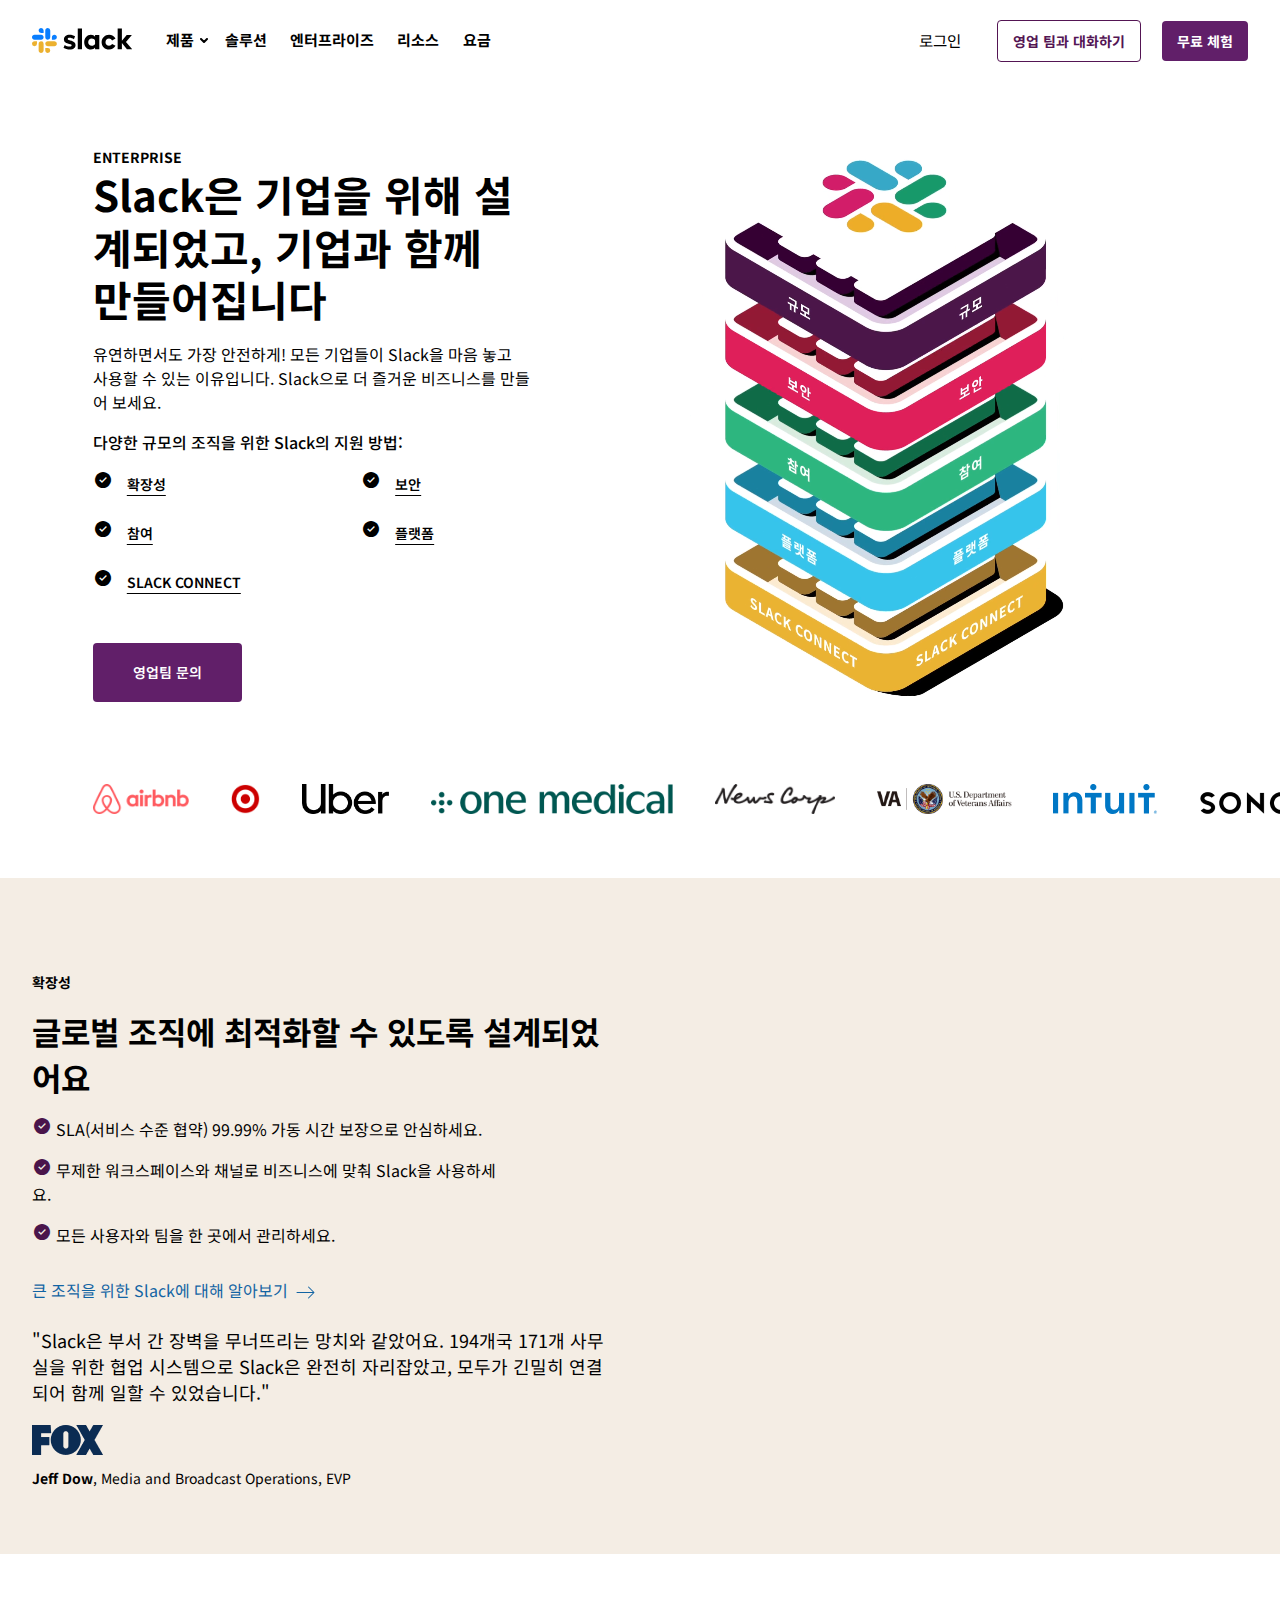
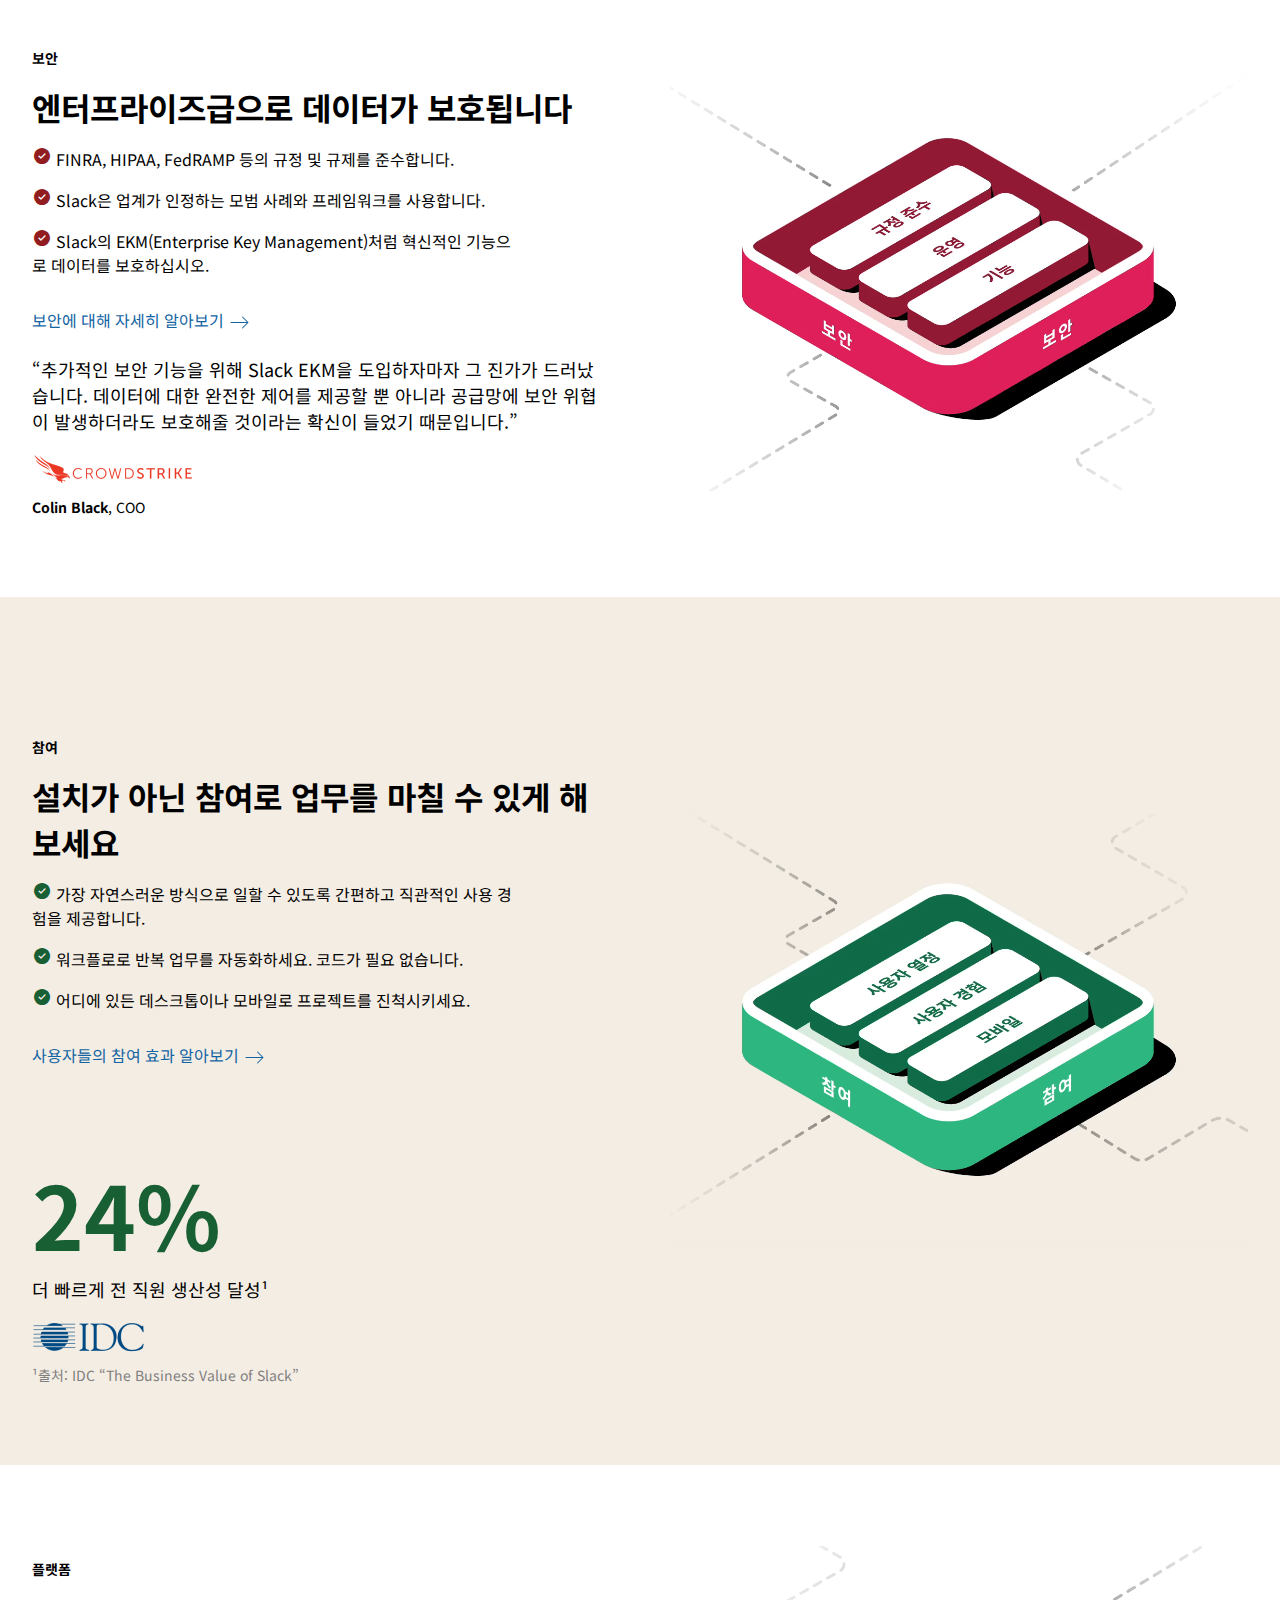
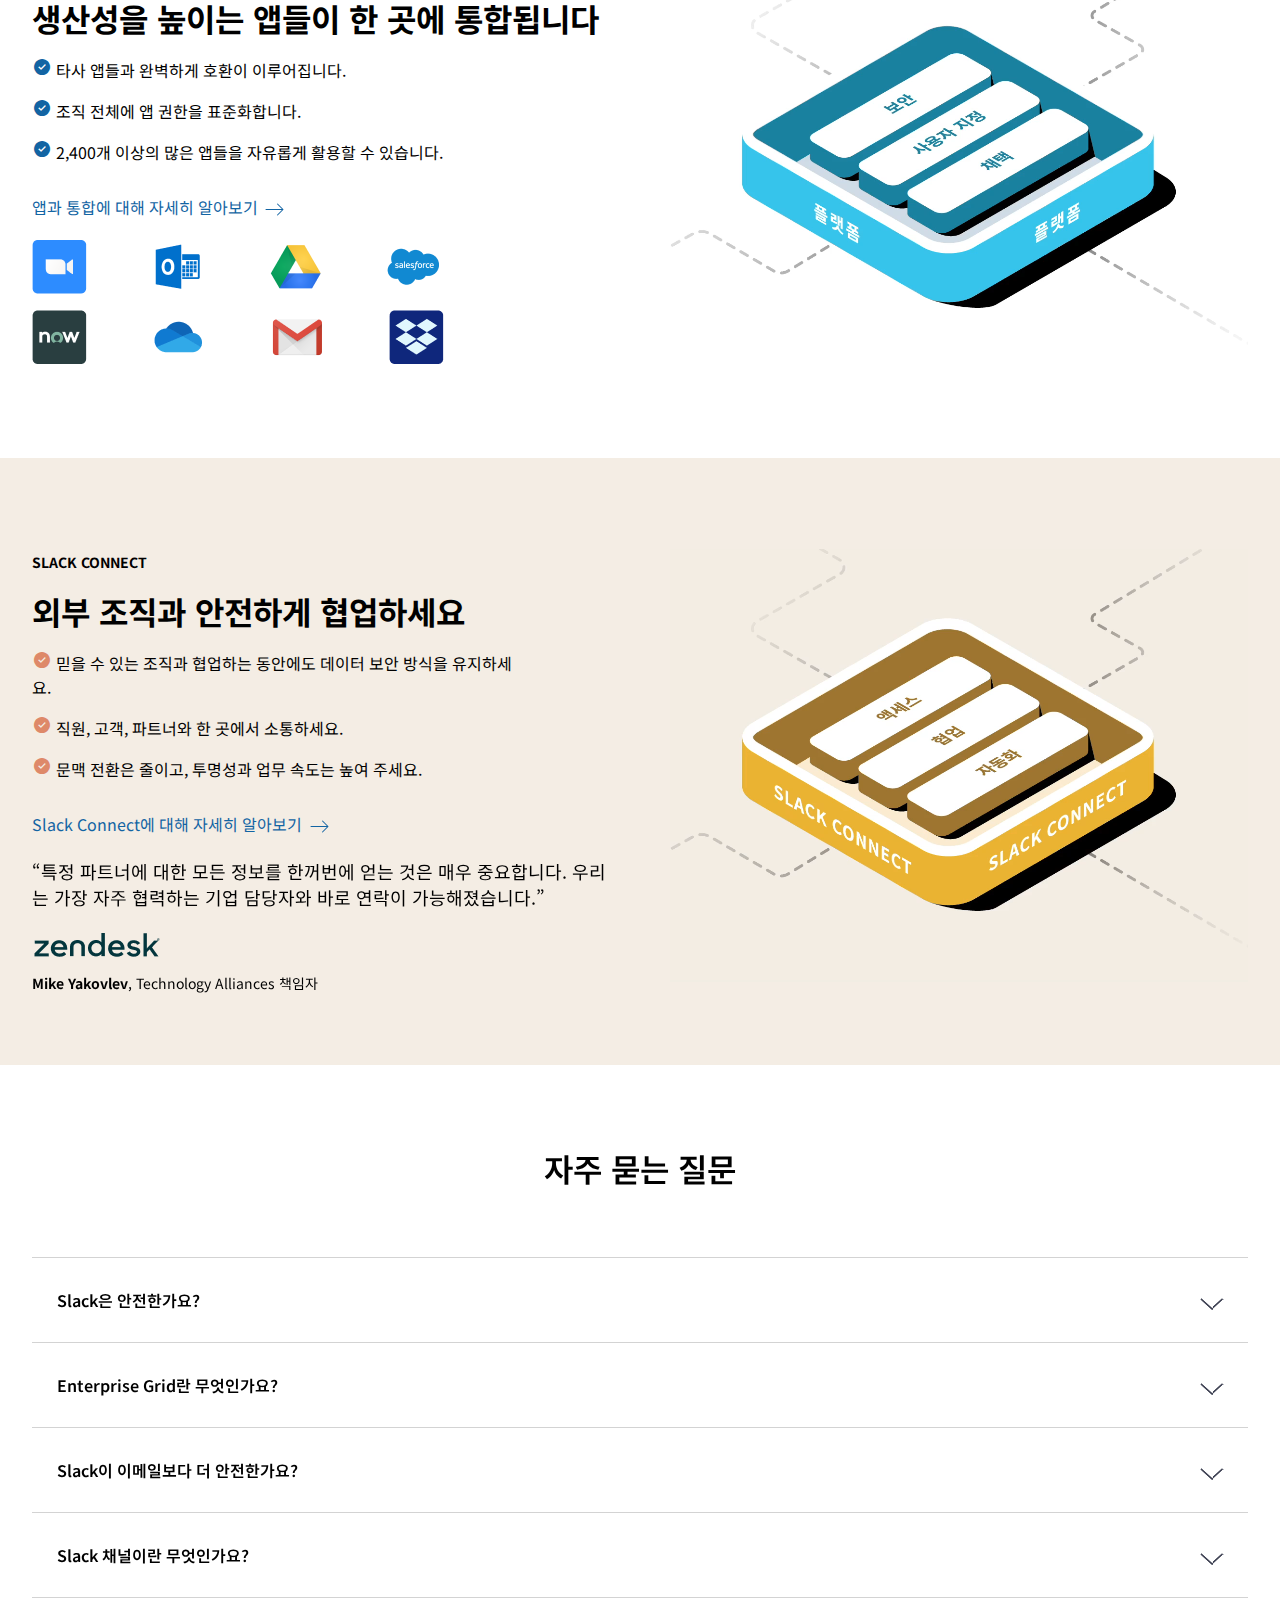
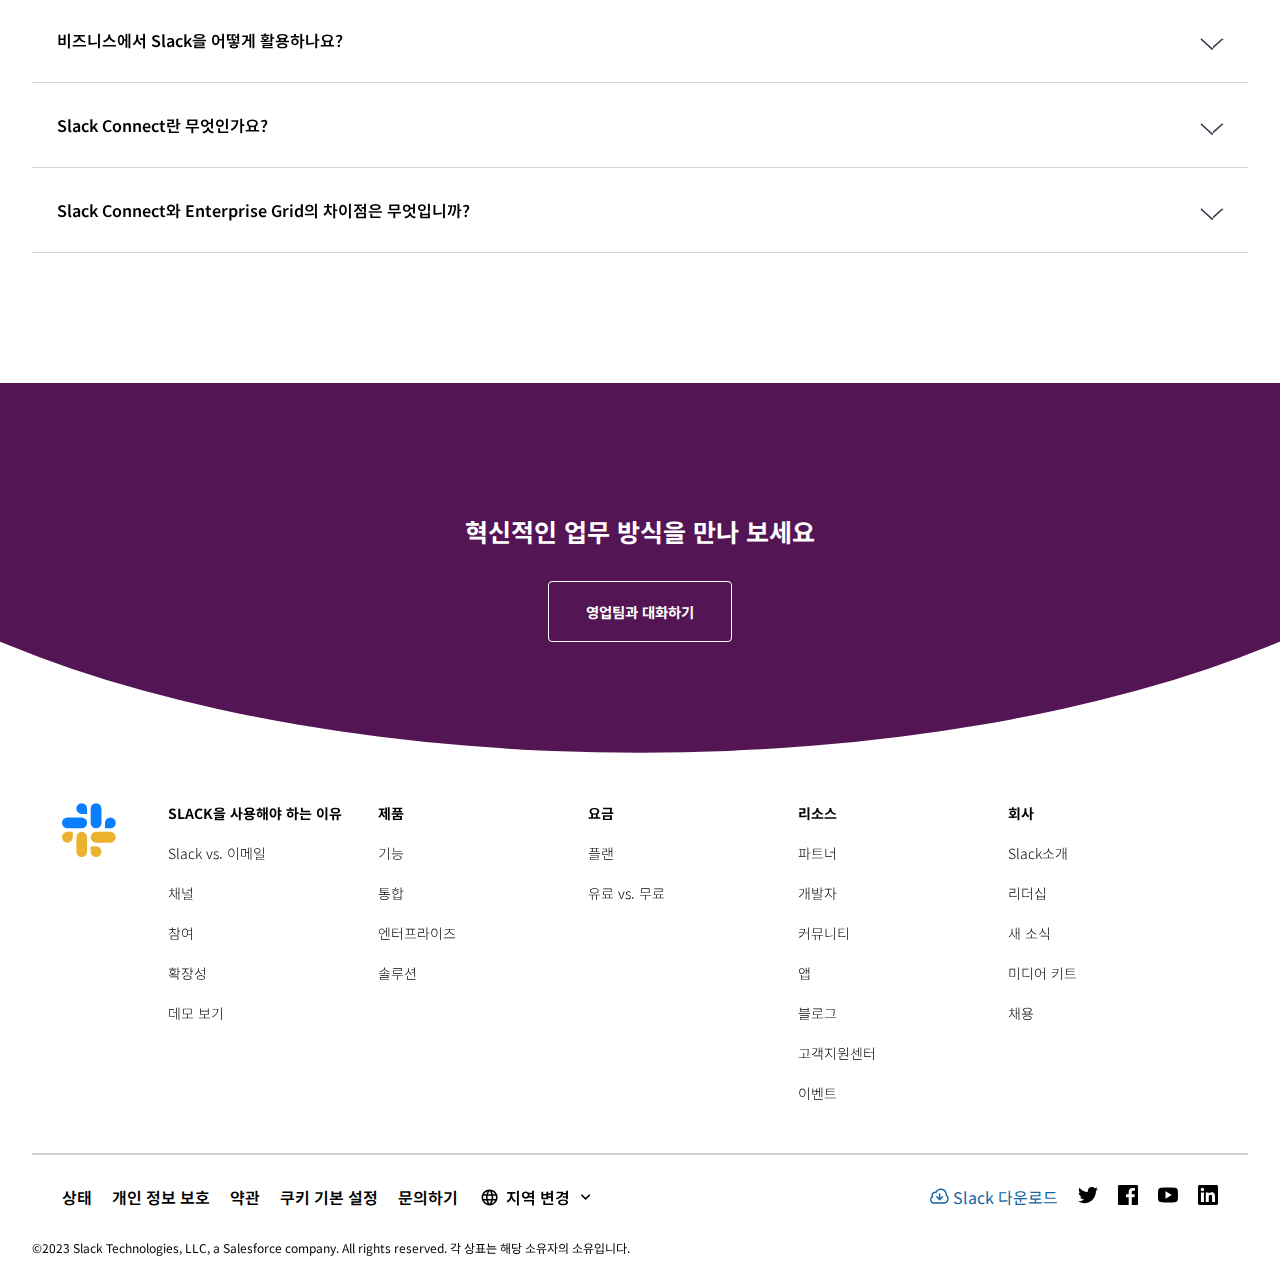
==== commit 78c1c8da: "막전" ====
--- a/enterprise.html
+++ b/enterprise.html
@@ -13,9 +13,6 @@
     <link rel="stylesheet" href="common.css" />
     <link rel="stylesheet" href="each.css" />
     <script src="https://ajax.googleapis.com/ajax/libs/jquery/3.6.4/jquery.min.js"></script>
-    <script>
-      document.getElementsByTagName("video").play();
-    </script>
   </head>
   <body>
     <div id="wrapper">
@@ -209,9 +206,9 @@
           </div>
         </div>
       </div>
-      <div id="main">
-      <div class="ent-section ent-hero">
-        <div class="ent-hero-container">
+      <div id="main" class="ent">
+      <div class="ent-hero">
+        <div class="ent-hero-container widthNor">
           <video src="img/enterprise-hero.ko-KR.mp4" autoplay
                 loop
                 muted
@@ -238,7 +235,7 @@
                 <span class="material-symbols-outlined">check_circle</span>
                 <span>SLACK CONNECT</span></a></li>
             </ul>
-            <a href="#" class="btn purLn_btn">영업팀 문의</a>
+            <a href="#" class="btn purple_btn">영업팀 문의</a>
           </div>
         </div>
           <div class="logos">
@@ -256,22 +253,22 @@
           </div>
         </div>
         <div class="ent-section ent-section1">
-          <div class="container">
+          <div class="container widthNor">
             <div>
               <h3>확장성</h3>
               <h2>글로벌 조직에 최적화할 수 있도록 설계되었어요</h2>
               <ul>
-                <li><a href="#">
-                  <span class="material-symbols-outlined">check_circle</span>
-                  <span>SLA(서비스 수준 협약) 99.99% 가동 시간 보장으로 안심하세요.</span></a></li>
-                <li><a href="#">
-                  <span class="material-symbols-outlined">check_circle</span>
-                  <span>무제한 워크스페이스와 채널로 비즈니스에 맞춰 Slack을 사용하세요.</span></a></li>
-                <li><a href="#">
-                  <span class="material-symbols-outlined">check_circle</span>
-                  <span>모든 사용자와 팀을 한 곳에서 관리하세요.</span></a></li>
+                <li>
+                  <span class="material-symbols-outlined">check_circle</span>
+                  <span>SLA(서비스 수준 협약) 99.99% 가동 시간 보장으로 안심하세요.</span></li>
+                <li>
+                  <span class="material-symbols-outlined">check_circle</span>
+                  <span>무제한 워크스페이스와 채널로 비즈니스에 맞춰 Slack을 사용하세요.</span></li>
+                <li>
+                  <span class="material-symbols-outlined">check_circle</span>
+                  <span>모든 사용자와 팀을 한 곳에서 관리하세요.</span></li>
               </ul>
-              <a href="#">큰 조직을 위한 Slack에 대해 알아보기</a>
+              <a href="#" class="slack-link link link_hov">큰 조직을 위한 Slack에 대해 알아보기</a>
             </div>
             <video
             autoplay
@@ -279,28 +276,30 @@
             muted
             playsinline
             src="img/scale.ko-KR.mp4"></video>
+            <div>
             <p>"Slack은 부서 간 장벽을 무너뜨리는 망치와 같았어요. 194개국 171개 사무실을 위한 협업 시스템으로 Slack은 완전히 자리잡았고, 모두가 긴밀히 연결되어 함께 일할 수 있었습니다."</p>
             <img src="img/fox.png" alt="fox 로고">
             <p><b>Jeff Dow</b>, Media and Broadcast Operations, EVP</p>
+            </div>
           </div>
         </div>
         <div class="ent-section ent-section2">
-          <div class="container">
+          <div class="container widthNor">
             <div>
               <h3>보안</h3>
               <h2>엔터프라이즈급으로 데이터가 보호됩니다</h2>
               <ul>
-                <li><a href="#">
-                  <span class="material-symbols-outlined">check_circle</span>
-                  <span>FINRA, HIPAA, FedRAMP 등의 규정 및 규제를 준수합니다.</span></a></li>
-                <li><a href="#">
-                  <span class="material-symbols-outlined">check_circle</span>
-                  <span>Slack은 업계가 인정하는 모범 사례와 프레임워크를 사용합니다.</span></a></li>
-                <li><a href="#">
-                  <span class="material-symbols-outlined">check_circle</span>
-                  <span>Slack의 EKM(Enterprise Key Management)처럼 혁신적인 기능으로 데이터를 보호하십시오.</span></a></li>
+                <li>
+                  <span class="material-symbols-outlined">check_circle</span>
+                  <span>FINRA, HIPAA, FedRAMP 등의 규정 및 규제를 준수합니다.</span></li>
+                <li>
+                  <span class="material-symbols-outlined">check_circle</span>
+                  <span>Slack은 업계가 인정하는 모범 사례와 프레임워크를 사용합니다.</span></li>
+                <li>
+                  <span class="material-symbols-outlined">check_circle</span>
+                  <span>Slack의 EKM(Enterprise Key Management)처럼 혁신적인 기능으로 데이터를 보호하십시오.</span></li>
               </ul>
-              <a href="#">보안에 대해 자세히 알아보기</a>
+              <a href="#" class="slack-link link link_hov">보안에 대해 자세히 알아보기</a>
             </div>
             <video 
             autoplay
@@ -308,28 +307,30 @@
             muted
             playsinline
             src="img/security.ko-KR.mp4"></video>
+            <div>
             <p>“추가적인 보안 기능을 위해 Slack EKM을 도입하자마자 그 진가가 드러났습니다. 데이터에 대한 완전한 제어를 제공할 뿐 아니라 공급망에 보안 위협이 발생하더라도 보호해줄 것이라는 확신이 들었기 때문입니다.”</p>
             <img src="img/crowdstrike.png" alt="crowdstrike 로고">
             <p><b>Colin Black</b>, COO</p>
           </div>
+          </div>
         </div>
         <div class="ent-section ent-section3">
-          <div class="container">
+          <div class="container widthNor">
             <div>
               <h3>참여</h3>
               <h2>설치가 아닌 참여로 업무를 마칠 수 있게 해 보세요</h2>
               <ul>
-                <li><a href="#">
-                  <span class="material-symbols-outlined">check_circle</span>
-                  <span>가장 자연스러운 방식으로 일할 수 있도록 간편하고 직관적인 사용 경험을 제공합니다.</span></a></li>
-                <li><a href="#">
-                  <span class="material-symbols-outlined">check_circle</span>
-                  <span>워크플로로 반복 업무를 자동화하세요. 코드가 필요 없습니다.</span></a></li>
-                <li><a href="#">
-                  <span class="material-symbols-outlined">check_circle</span>
-                  <span>어디에 있든 데스크톱이나 모바일로 프로젝트를 진척시키세요.</span></a></li>
+                <li>
+                  <span class="material-symbols-outlined">check_circle</span>
+                  <span>가장 자연스러운 방식으로 일할 수 있도록 간편하고 직관적인 사용 경험을 제공합니다.</span></li>
+                <li>
+                  <span class="material-symbols-outlined">check_circle</span>
+                  <span>워크플로로 반복 업무를 자동화하세요. 코드가 필요 없습니다.</span></li>
+                <li>
+                  <span class="material-symbols-outlined">check_circle</span>
+                  <span>어디에 있든 데스크톱이나 모바일로 프로젝트를 진척시키세요.</span></li>
               </ul>
-              <a href="#">사용자들의 참여 효과 알아보기</a>
+              <a href="#" class="slack-link link link_hov">사용자들의 참여 효과 알아보기</a>
             </div>
             <video 
             autoplay
@@ -337,29 +338,31 @@
             muted
             playsinline
             src="img/engagement.ko-KR.mp4"></video>
+            <div>
             <p>24%</p>
             <p>더 빠르게 전 직원 생산성 달성¹</p>
             <img src="img/idc.png" alt="idc 로고">
             <p>¹<u>출처</u>: IDC “The Business Value of Slack”</p>
           </div>
+          </div>
         </div>
         <div class="ent-section ent-section4">
-          <div class="container">
+          <div class="container widthNor">
             <div>
               <h3>플랫폼</h3>
               <h2>생산성을 높이는 앱들이 한 곳에 통합됩니다</h2>
               <ul>
-                <li><a href="#">
-                  <span class="material-symbols-outlined">check_circle</span>
-                  <span>타사 앱들과 완벽하게 호환이 이루어집니다.</span></a></li>
-                <li><a href="#">
-                  <span class="material-symbols-outlined">check_circle</span>
-                  <span>조직 전체에 앱 권한을 표준화합니다.</span></a></li>
-                <li><a href="#">
-                  <span class="material-symbols-outlined">check_circle</span>
-                  <span>2,400개 이상의 많은 앱들을 자유롭게 활용할 수 있습니다.</span></a></li>
+                <li>
+                  <span class="material-symbols-outlined">check_circle</span>
+                  <span>타사 앱들과 완벽하게 호환이 이루어집니다.</span></li>
+                <li>
+                  <span class="material-symbols-outlined">check_circle</span>
+                  <span>조직 전체에 앱 권한을 표준화합니다.</span></li>
+                <li>
+                  <span class="material-symbols-outlined">check_circle</span>
+                  <span>2,400개 이상의 많은 앱들을 자유롭게 활용할 수 있습니다.</span></li>
               </ul>
-              <a href="#">앱과 통합에 대해 자세히 알아보기</a>
+              <a href="#" class="slack-link link link_hov">앱과 통합에 대해 자세히 알아보기</a>
             </div>
             <video 
             autoplay
@@ -380,22 +383,22 @@
           </div>
         </div>
         <div class="ent-section ent-section5">
-          <div class="container">
+          <div class="container widthNor">
             <div>
               <h3>SLACK CONNECT</h3>
               <h2>외부 조직과 안전하게 협업하세요</h2>
               <ul>
-                <li><a href="#">
-                  <span class="material-symbols-outlined">check_circle</span>
-                  <span>믿을 수 있는 조직과 협업하는 동안에도 데이터 보안 방식을 유지하세요.</span></a></li>
-                <li><a href="#">
-                  <span class="material-symbols-outlined">check_circle</span>
-                  <span>직원, 고객, 파트너와 한 곳에서 소통하세요.</span></a></li>
-                <li><a href="#">
-                  <span class="material-symbols-outlined">check_circle</span>
-                  <span>문맥 전환은 줄이고, 투명성과 업무 속도는 높여 주세요.</span></a></li>
+                <li>
+                  <span class="material-symbols-outlined">check_circle</span>
+                  <span>믿을 수 있는 조직과 협업하는 동안에도 데이터 보안 방식을 유지하세요.</span></li>
+                <li>
+                  <span class="material-symbols-outlined">check_circle</span>
+                  <span>직원, 고객, 파트너와 한 곳에서 소통하세요.</span></li>
+                <li>
+                  <span class="material-symbols-outlined">check_circle</span>
+                  <span>문맥 전환은 줄이고, 투명성과 업무 속도는 높여 주세요.</span></li>
               </ul>
-              <a href="#">Slack Connect에 대해 자세히 알아보기</a>
+              <a href="#" class="slack-link link link_hov">Slack Connect에 대해 자세히 알아보기</a>
             </div>
             <video 
             autoplay
@@ -403,12 +406,14 @@
             muted
             playsinline
             src="img/slack-connect.ko-KR.mp4"></video>
+            <div>
             <p>“특정 파트너에 대한 모든 정보를 한꺼번에 얻는 것은 매우 중요합니다. 우리는 가장 자주 협력하는 기업 담당자와 바로 연락이 가능해졌습니다.”            </p>
             <img src="img/zendesk.png" alt="zendesk 로고">
             <p><b>Mike Yakovlev</b>, Technology Alliances 책임자</p>
-          </div>
-        </div>
-        <div class="widthNor ent-section qna-section">
+            </div>
+          </div>
+        </div>
+        <div class="widthNor qna-section">
           <h3>자주 묻는 질문</h3>
           <ul>
             <li>
--- a/common.css
+++ b/common.css
@@ -94,7 +94,7 @@
 }
 .scroll-gnb {
   position: fixed !important;
-  top: 10px !important;
+  top: 10px;
   z-index: 9999;
   left: 50%;
   transform: translateX(-50%);
@@ -155,7 +155,6 @@
 }
 #gnb{
   position: absolute;
-  top: 0;
   left: 50%;
   transform: translateX(-50%);
   z-index: 99;
@@ -176,7 +175,7 @@
   top: 27.5px;
 }
 #gnb > ul {
-  margin-left: 25px;
+  margin-left: 25px !important;
   width: 350px;
   height: 80px;
   display: inline-block;
@@ -596,6 +595,9 @@
   #footer #fnbLast .sns > ul > li {
     float: left;
   }
+  .logos>div{
+    flex-wrap: nowrap;
+}
 }
 /* 2)랩탑,태블릿 */
 @media screen and (max-width: 1023px) and (min-width: 768px) {
--- a/each.css
+++ b/each.css
@@ -329,14 +329,10 @@
     padding-left: 4rem;
     padding-right: 4rem;
     }
-    .card-section>.logos>div{
-        flex-wrap: nowrap;
-    }
 }
   /* 2)랩탑,태블릿 */
 @media screen and (max-width: 1023px) and (min-width: 768px) {
-    .widthNor{
-        width: 100%;
+    .sol .widthNor{
         padding-left:4vw;
         padding-right:4vw;
     }
@@ -460,22 +456,548 @@
 /* 엔터프라이즈 */
 /* **************************************************************************************** */
 /* #header + #main + #footer */
-
-
-
+/* ent-hero + ent-section1~5 + qna-section */
+.ent-hero{
+    padding: 40px 0 60px;
+    overflow: hidden;
+}
+.ent-hero > .ent-hero-container{
+    display: grid;
+    grid-template-columns: 40% 55%;
+    grid-column-gap: 5%;
+    padding-bottom: 4.5rem;
+}
+.ent-hero > .ent-hero-container > video{
+    order: 2;
+    max-width: 100%;
+    width: 450px;
+    margin: auto auto;
+}
+.ent-hero > .ent-hero-container > .ent-hero-cell{
+    order: 1;
+}
+.ent-hero > .ent-hero-container > .ent-hero-cell>span:first-child{
+    font-size: 14px;
+    font-weight: 700;
+}
+.ent-hero > .ent-hero-container > .ent-hero-cell>h1,
+.ent-hero > .ent-hero-container > .ent-hero-cell>p,
+.ent-hero > .ent-hero-container > .ent-hero-cell>span:nth-child(4){
+    display: block;
+    margin-bottom: 1rem;
+}
+.ent-hero > .ent-hero-container > .ent-hero-cell>h1{
+    font-size: 42px;
+    line-height: 1.25;
+}
+.ent-hero > .ent-hero-container > .ent-hero-cell>span:nth-child(4){
+    font-weight: 500;
+}
+.ent-hero > .ent-hero-container > .ent-hero-cell > ul{
+    display: grid;
+    grid-template-rows: 1fr 1fr;
+    gap: 1.5rem;
+}
+.ent-hero > .ent-hero-container > .ent-hero-cell > ul li a span{
+    color: black;
+}
+.ent-hero > .ent-hero-container > .ent-hero-cell > ul li a:hover span{
+    color: #541554;
+}
+.ent span.material-symbols-outlined{
+    font-variation-settings:
+    'FILL' 1;
+    font-size: 20px;
+}
+.ent-hero > .ent-hero-container > .ent-hero-cell > ul li a span:last-child{
+    font-weight: 600;
+    font-size: 14px;
+    margin-left: 10px;
+    text-decoration: underline;
+    text-underline-offset: 5px;
+}
+.ent-hero > .ent-hero-container > .ent-hero-cell>a{
+    display: inline-block;
+    margin-top: 50px;
+    margin-bottom: 10px;
+    padding: 19px 40px 20px;
+    text-align: center;
+    font-weight: 600;
+    width: 100%;
+}
+.ent-section:nth-child(even){
+    background: #f4ede4;
+}
+.ent-section > .container{
+    padding-top: 3rem;
+    padding-bottom: 3rem;
+    display: grid;
+    grid-template-columns: 1fr 1fr;
+    grid-template-rows: 2fr 1fr;
+    grid-gap:5%;
+    align-items: center;
+}
+.ent-section > .container > div:first-child{
+    grid-area: a;
+}
+.ent-section > .container > video{
+    grid-area: b;
+    max-width: 100%;
+}
+.ent-section > .container > div:last-child{
+    grid-area: c;
+}
+.ent-section > .container > div:first-child > h3{
+    font-size: 14px;
+    margin: 14px 0 16px;
+}
+.ent-section > .container > div:first-child > h2{
+    font-size: 32px;
+    margin-bottom: 1rem;
+}
+.ent-section > .container > div:first-child > ul{
+    max-width: 480px;
+}
+.ent-section > .container > div:first-child > ul li{
+    margin: 1rem 0;
+}
+.ent-section > .container > div:last-child p{
+    font-weight: 400;
+    letter-spacing: .3;
+    font-size: 18px;
+}
+.ent-section > .container > div:last-child p:last-child{
+    font-size: 14px;
+}
+.ent-section > .container > div:last-child img{
+    margin-top: 20px;
+    margin-bottom: 8px;
+}
+.ent-section1 span.material-symbols-outlined{
+    color: #4A154B;
+}
+.ent-section2 span.material-symbols-outlined{
+    color: #921D21;
+}
+.ent-section3 span.material-symbols-outlined{
+    color: #185F34;
+}
+.ent-section4 span.material-symbols-outlined{
+    color: #1264A3;
+}
+.ent-section5 span.material-symbols-outlined{
+    color: #DE8969;
+}
+.ent-section3 > .container > div:last-child p:first-child{
+    font-size: 88px;
+    font-weight: 700;
+    color: #185F34;
+}
+.ent-section3 > .container > div:last-child p:last-child{
+    color: gray;
+    font-weight: 400;
+}
+.ent-section4 > .container > div:last-child{
+    display: flex;
+    flex-flow: wrap;
+    justify-content: space-between;
+}
+.ent-section4 > .container > div:last-child > img{
+    flex-basis: 0;
+}
 
   /* 1)데스크탑 */
 @media screen and (min-width: 1024px) {
+    .ent-hero{
+        padding: 64px;
+    }
+    .ent-hero > .ent-hero-container > .ent-hero-cell > ul{
+        grid-template-columns: auto auto;
+    }
+    .ent-hero > .ent-hero-container > .ent-hero-cell>a{
+        width: auto;   
+    }
+    .ent-section > .container{
+        padding-top: 5rem;
+        padding-bottom: 5rem;
+        grid-template-areas: 
+        'a b'
+        'c b';
+    }
+    .ent-section4 > .container > div:last-child{
+        justify-content: flex-start;
+    }
+    .ent-section4 > .container > div:last-child > img{
+        margin: 0 64px 16px 0;
+    }
 }
   /* 2)랩탑,태블릿 */
 @media screen and (max-width: 1023px) and (min-width: 768px) {
-
+    .ent-section > .container{
+        grid-template-areas: 
+        'a b'
+        'c c';
+    }
+    .ent-section4 > .container > div:last-child{
+        flex-wrap: nowrap;
+    }
+    .ent-section4 > .container > div:last-child > img{
+        margin: 0 16px;
+    }
 }
   /* 4)모바일 */
 @media screen and (max-width: 767px) {
+    .ent-hero > .ent-hero-container{
+        grid-template-columns: 1fr;
+    }
+    .ent-section > .container{
+        display: block;
+    }
+    .ent-section4 > .container > div:last-child > img{
+        margin: 0 48px 16px;
+    }
+    
+}
 
-}
+/* **************************************************************************************** */
+/* 리소스 */
+/* **************************************************************************************** */
+/* #header + #main + #footer */
+.pad-lr-4vw{
+    padding-left: 4vw;
+    padding-right: 4vw;
+    max-width: 100%;
+}
+.title-section{
+    padding-top: 3.5rem;
+}
+.title-board {
+    display: flex;
+    justify-content: space-between;
+}
+.title-board h1{
+    font-size: 45px;
+}
+.title-board div *{
+    margin-bottom:1rem;
+}
+.res button{
+    padding: .7rem 1.5rem .8rem;
+    height: fit-content;
+    font-weight: 500;
+}
+.res button span{
+    vertical-align: bottom;
+    margin-left: 10px;
+}
+.title-section >div:nth-child(2){
+    border-top: 1px solid black;
+    border-bottom: 1px solid black;
+    padding-top: 1rem;
+    padding-bottom: 1rem;
+    margin-top: 2rem;
+    margin-bottom: 2rem;
+    overflow: hidden;
+}
+.title-section button{
+    flex-shrink: 0;
+}
+.title-section .slide-container{
+    display: grid;
+    gap: 1rem;
+    grid-template-columns: 1fr 1fr 1fr;
+}
+.title-section .slide-container img{
+    max-width: 92px;
+    max-height: 92px;
+}
+.title-section .slide-container .slide-box a{
+    color: black;
+    display: grid;
+    grid-template-columns: 100px 1fr;
+    grid-template-rows: auto 1fr;
+    grid-template-areas:
+    'a b'
+    'a c';
+    column-gap: 1rem;
+}
+.title-section .slide-container .slide-box a:hover p:nth-child(2){
+    color: #1264A3;
+    text-decoration: underline;
 
+}
+.title-section .slide-container .slide-box a img{
+    grid-area: a;
+}
+.title-section .slide-container .slide-box a p:nth-child(2){
+    grid-area: b;
+    font-weight: 600;
+    margin-bottom: .5rem;
+}
+.title-section .slide-container .slide-box a p:last-child{
+    font-size: 14px;
+    grid-area: c;
+}
+.post-section{
+    display: grid;
+    grid-template-columns: 1fr;
+    gap: 2%;
+}
+.post-section .post-article-yello{
+    background: #ecb330;
+    padding: 3rem;
+    display: grid;
+    gap:4%;
+    grid-template-columns: 1fr 1fr;
+}
+.post-section .post-article-yello img{
+    width: 100%;
+}
+.post-section .post-article-yello div{
+    margin: auto 2rem auto 0;
+}
+.post-section .post-article-yello div span{
+    display: block;
+    font-size: 14px;
+}
+.post-section .post-article-yello div a{
+    color: black;
+}
+.post-section .post-article-yello div a:nth-child(2){
+    font-size: 32px;
+    font-weight: 700;
+    letter-spacing: 1.5px;
+    line-height: 1.4;
+}
+.post-section .post-article-yello div p{
+    margin-top: 1rem;
+    margin-bottom: .5rem;
+    font-weight: 300;
+}
+.post-article-yello .link_hov{
+    position: relative;
+}
+.post-article-yello .link_hov::before {
+    background: #000;
+}
+.post-section .post-article-content{
+    display: grid;
+    grid-template-columns: 1fr;
+    grid-template-rows: 1fr 1fr;
+    gap: 4%;
+    margin-bottom: 3rem;
+    padding-left: 4vw;
+    padding-right: 1vw;
+}
+.post-section .post-article-content div{
+    cursor: pointer;
+}
+.post-section .post-article-content div p:first-child{
+    color: gray;
+}
+.post-section .post-article-content div a{
+    color: #000;
+    font-size: 1.5rem;
+    font-weight: 600;
+    display: block;
+    margin-top: 1rem;
+    margin-bottom: .5rem;
+}
+.post-section .post-article-content div a:hover{
+    color: #1264A3;
+    text-decoration: underline;
+    text-underline-offset: 3px;
+}
+.colection-section{
+    padding-top: 4rem;
+    padding-bottom: 4rem;
+    display: grid;
+    grid-template-columns: 1fr 1fr;
+    gap : 4%;
+}
+.colection-section a{
+    color: white;
+    display: block;
+    background:#4A154B;
+    display: flex;
+    max-width: 368px;
+    flex-direction: column;
+    justify-content: space-between;
+}
+.colection-section a:first-child{
+    margin-left: auto;
+    position: relative;
+    right: 0;
+}
+.colection-section > a > div:first-child{
+    padding: 2rem;
+    margin: auto 0;
+    flex-grow: 1;
+}
+.colection-section > a > div:first-child *{
+    margin-bottom: 1rem;
+}
+.colection-section > a > div:first-child > p{
+    font-size: 14px;
+    font-weight: 300;
+}
+.colection-section > a > div:first-child > h3{
+    font-weight: 600;
+    font-size: 22px;;
+}
+.colection-section > a > div:first-child > span{
+    margin-top: 1rem;
+    color: skyblue;
+    font-size: 14px;
+}
+.colection-section > a > div:first-child > span:hover::before{
+    background-color: skyblue;
+}
+.colection-section > a > div:last-child{
+    max-width: 100%;
+    max-height: 570px;
+    min-width: 40%;
+}
+.colection-section img{
+    width: 100%;
+}
+.content-title-container{
+    display: flex;
+    justify-content: space-between;
+}
+.content-title-container h2{
+    font-size: 2rem;
+}
+.content-title-container button{
+    padding: 1rem 1.5rem;
+    height: fit-content;
+}
+.content-container .content-page-container .article:hover{
+    cursor: pointer;
+}
+.content-container .content-page-container .article:hover a:nth-child(3){
+    color: #1264A3;
+    text-decoration: underline;
+    text-underline-offset: 3px;
+}
+.content-container .content-page-container{
+    padding-top: 3rem;
+    display: grid;
+    grid-template-columns: repeat(4,1fr);
+    gap: 4rem 3rem;
+}
+.content-container .content-page-container p:nth-child(2){
+    color: gray;
+}
+.content-container .content-page-container a{
+    display: inline-block;
+    margin-top: 1rem;
+    margin-bottom: .5rem;
+    color: black;
+    font-size: 24px;
+    font-weight: 600;
+}
+.content-container .content-page-container img{
+    width: 100%;
+}
+
+.contant-pagination ul{
+    display: flex;
+    justify-content: center;
+    font-size: 26px;
+    font-weight: 600;
+    gap: 1.5rem;
+    padding-top: 5rem;
+    padding-bottom: 5rem;
+}
+.contant-pagination ul a{
+    color: #000;
+}
+.contant-pagination ul li:hover a,
+.contant-pagination ul span:hover,
+.contant-pagination ul .page-active{
+    text-decoration: underline;
+    color: #1264A3 ;
+    text-underline-offset: 5px;
+}
+
+  /* 1)데스크탑 */
+@media screen and (min-width: 1024px) {
+    .post-section{
+        padding-right: 4vw;
+        grid-template-columns: 2fr 1fr;
+    }
+    .post-section .post-article-content{
+        margin-bottom: 0;
+        padding-left: 0vw;
+        padding-right: 0vw;
+    }
+    .colection-section{
+        gap: 2%;
+    }
+    .colection-section a{
+        max-width: none;
+        flex-direction: row;
+    }
+    .colection-section > a > div:last-child{
+        max-width: 60%;
+    }
+}
+/* 2)랩탑,태블릿 */
+@media screen and (max-width: 1023px) and (min-width: 768px) {
+    .post-section .post-article-content{
+        grid-template-columns: 1fr 1fr;
+        grid-template-rows: auto;
+    }
+    .content-container .content-page-container{
+        padding-top: .5rem;
+        grid-template-columns: repeat(2,1fr);
+        gap: 2rem 1rem;
+    }
+
+}
+  /* 4)모바일 */
+@media screen and (max-width: 767px) {
+    .title-board{
+        display: block;
+    }
+    .title-board button{
+        width: 100%;
+    }
+    .title-section .slide-container{       
+        transition: transform .3s;
+    }
+    .title-section .slide-container .slide-box{
+        padding-right: 4vw;
+        width: 98vw;
+    }
+    .title-section #carousel_btn{
+        top: -30px;
+    }
+    .post-article-yello{
+        grid-template-columns: 1fr !important;
+    }
+    .post-article-yello img{
+        order: 2;
+    }
+    .content-title-container{
+        display: block;
+    }
+    .content-title-container button{
+        width: 100%;
+        margin-top: 1.5rem;
+    }
+    .content-container .content-page-container{
+        padding-top: .5rem;
+        grid-template-columns: 1fr;
+        gap: 0;
+    }
+    .post-section .post-article-content div,
+    .content-container .content-page-container .article{
+        border-bottom: 1px solid gainsboro;
+        padding-bottom: 1.5rem;
+    }
+}
 /* **************************************************************************************** */
 /* 요금 */
 /* **************************************************************************************** */
@@ -488,21 +1010,23 @@
 #header.pay-header .purLn_btn{
     background-color: transparent;
 }
-#header.pay-header,.pay-price-table,.pay-card-section{
+#header.pay-header,.pay-card-section{
     background:#f4ede4;
 }
-.pay-price-table a:hover{
+.pay-price-table a:last-child:hover{
     text-decoration: underline;
 }
 .pay-price-table{
+    background: linear-gradient(to bottom,#f4ede4 0,#f4ede4 90%,#fff 90%,#fff 100%);
     padding-top: 110px;
-    height:790px;
+    position: relative;
 }
 .pay-price-table > div > h1{
     text-align: center;
     font-size: 44px;
     font-weight: 600;
     letter-spacing: 1.5px;
+    margin-bottom: 38px;
 }
 .pay-price-table > div > div {
     border-top: 4px solid #541554;
@@ -510,8 +1034,6 @@
     background:#ffffff;
     display: flex;
     box-shadow: 0 0 2rem rgba(0,0,0,.1);
-    position: absolute;
-    top: 280px;
 }
 .pay-price-table > div > div > div{
     padding: 18px;
@@ -519,7 +1041,6 @@
     flex-flow: column;
     max-width: 345px;
     width: 100%;
-    height: 660px;
 }
 .pay-price-table > div > div > div:nth-child(-n+3){
     border-right: 1px solid lightgray;
@@ -531,20 +1052,18 @@
     border-bottom: #541554 2px dotted;
 }
 .pay-price-table > div > div > div > div:nth-child(1){
-    height: 140px;
     display: flex;
     flex-direction: column;
 }
 .pay-price-table > div > div > div > div:nth-child(1) > p{
-    flex-grow: 1;
+    height: 40px;
 }
 .pay-price-table > div > div > div > div:nth-child(1) > h3{
     font-size: 24px;
     font-weight: 600;
-    margin-bottom: 3px;
 }
 .pay-price-table > div > div > div > div:nth-child(1) > h3:nth-of-type(2){
-margin-bottom: 22px;
+    flex-basis: 34px;
 }
 .pay-price-table > div > div > div > div:nth-child(1) > h3 > span{
     color: grey;
@@ -557,10 +1076,13 @@
 .pay-price-table > div > div > div > div:nth-child(3){
     flex-grow: 1;
 }
+.pay-price-table > div > div > div > div:nth-child(3)>p:first-child{
+    margin-top: 2rem;
+    margin-bottom: 0;
+}
 .pay-price-table > div > div > div > div:nth-child(3)>p{
     height: 50px;
     padding-left: 4px;
-    line-height: 60px;
     font-weight: 500;
 }
 .pay-price-table > div > div > div > div:nth-child(3)>ul{
@@ -570,6 +1092,7 @@
     list-style: url(img/done_FILL0_wght400_GRAD0_opsz24.svg);
     font-size: 14px;
     margin-bottom: 14px;
+    
 }
 .pay-price-table > div > div > div > a:nth-child(4){
     text-align: center;
@@ -578,6 +1101,7 @@
     font-weight: 300;
     padding-bottom: 10px;
 }
+/*---------*/
 .pay-compare-table{
     padding-top: 10rem;
     font-size: 15px;
@@ -655,6 +1179,7 @@
 .pay-card-section{
     padding-top: 4rem;
     padding-bottom: 3rem;
+    overflow-x: hidden;
 }
 .pay-card-section>div>h2,
 .pay-card-section>div>p{
@@ -686,13 +1211,12 @@
     bottom: 2px;
 }
 .pay-card-container{
-    display: flex;
+    display: grid;
     justify-content: center;
     gap:1rem;
 }
 .pay-card-container > .pay-card-box > a{
     background:white;
-    width: 247px;
     height: 446px;
     display: flex;
     flex-direction: column;
@@ -727,12 +1251,16 @@
     font-size: 18px;
     font-weight: 600;
 }
+.pay-card-container > .pay-card-box > a > img{
+    width: 100%;
+}
 .pay-card-section .logoimg{
     padding-top: 2rem;
     padding-bottom: 1rem;
     display: flex;
     align-content: center;
     justify-content: space-around;
+    flex-wrap: wrap;
 }
 .pay-card-section .logoimg>img{
     object-fit: contain;
@@ -742,12 +1270,102 @@
 }
   /* 1)데스크탑 */
 @media screen and (min-width: 1024px) {
+    .pay-card-container{
+        grid-template-columns: 1fr 1fr 1fr 1fr;
+    }
+    .pay-card-container > .pay-card-box > a{
+        width: 247px;
+        height: 446px;
+    }
+    .pay-card-section .logoimg{
+        flex-wrap: nowrap;
+    }
+    /* .slide-container{
+        transform: translateX(0) !important;
+    } */
 }
   /* 2)랩탑,태블릿 */
 @media screen and (max-width: 1023px) and (min-width: 768px) {
-
+    .pay-card-container{
+        grid-template-columns: 1fr 1fr;
+        justify-content: center;
+        padding-left: 8rem;
+        padding-right: 8rem;
+    }
+    .pay-card-container a{
+        width: 100%;
+    }
+    .pay-card-container > .pay-card-box > a{
+        height: 100%;
+        padding-bottom: 20px;
+    }
+    .pay-price-table > div > div > div > div:nth-child(1) > p{
+        flex-basis: 70px;
+        flex-grow: 1;
+        flex-grow: 1;
+    }
+    .pay-price-table > div > div > div > div:nth-child(1) > h3:nth-of-type(2){
+        flex-basis: 60px;
+    }
+    /* .slide-container{
+        transform: translateX(0) !important;
+    } */
 }
   /* 4)모바일 */
 @media screen and (max-width: 767px) {
-
+    .pay-price-table > div > div{
+        display: block;
+        padding-bottom: 1rem;
+    }
+    .pay-price-table > div{
+        padding:0;
+    }
+    .pay-price-table > div > div > div{
+        border-right: none !important;
+        border-bottom: 1px solid lightgray;
+        max-width: 100%;
+    }
+    .pay-price-table > div > div > div > div:nth-child(3)>p{
+        height: auto;
+        margin-top: 10px !important;
+        margin-bottom: 15px !important;
+        font-weight: 600;
+    }
+    .pay-card-section>div{
+        padding-left: 0;
+        padding-right: 0;
+    }
+    .pay-card-section>div>h2,
+    .pay-card-section>div>p,
+    .pay-card-section>div>a{
+        text-align: left;
+        padding-left: 5rem;
+        padding-right: 5rem;
+        left: 0;
+        transform: translateX(0);
+    }
+    .pay-card-section #carousel_btn{
+        top: 1rem;
+    }
+    .pay-card-container{
+        transition: all .3s;
+        gap: 0;
+        padding-left: 0;
+        padding-right: 0;
+        width: 400vw;
+        grid-template-columns: 1fr 1fr 1fr 1fr;
+        margin-bottom: 2rem;
+    }
+    .pay-card-container >.pay-card-box{
+        width: 100vw;
+        padding-left: 4vw;
+        padding-right: 4vw;
+    }
+    .pay-card-container >.pay-card-box a{
+        padding-bottom: 30px;
+        height: auto !important;
+    }
+    .pay-security-section>p{
+        width: auto;
+    }
 }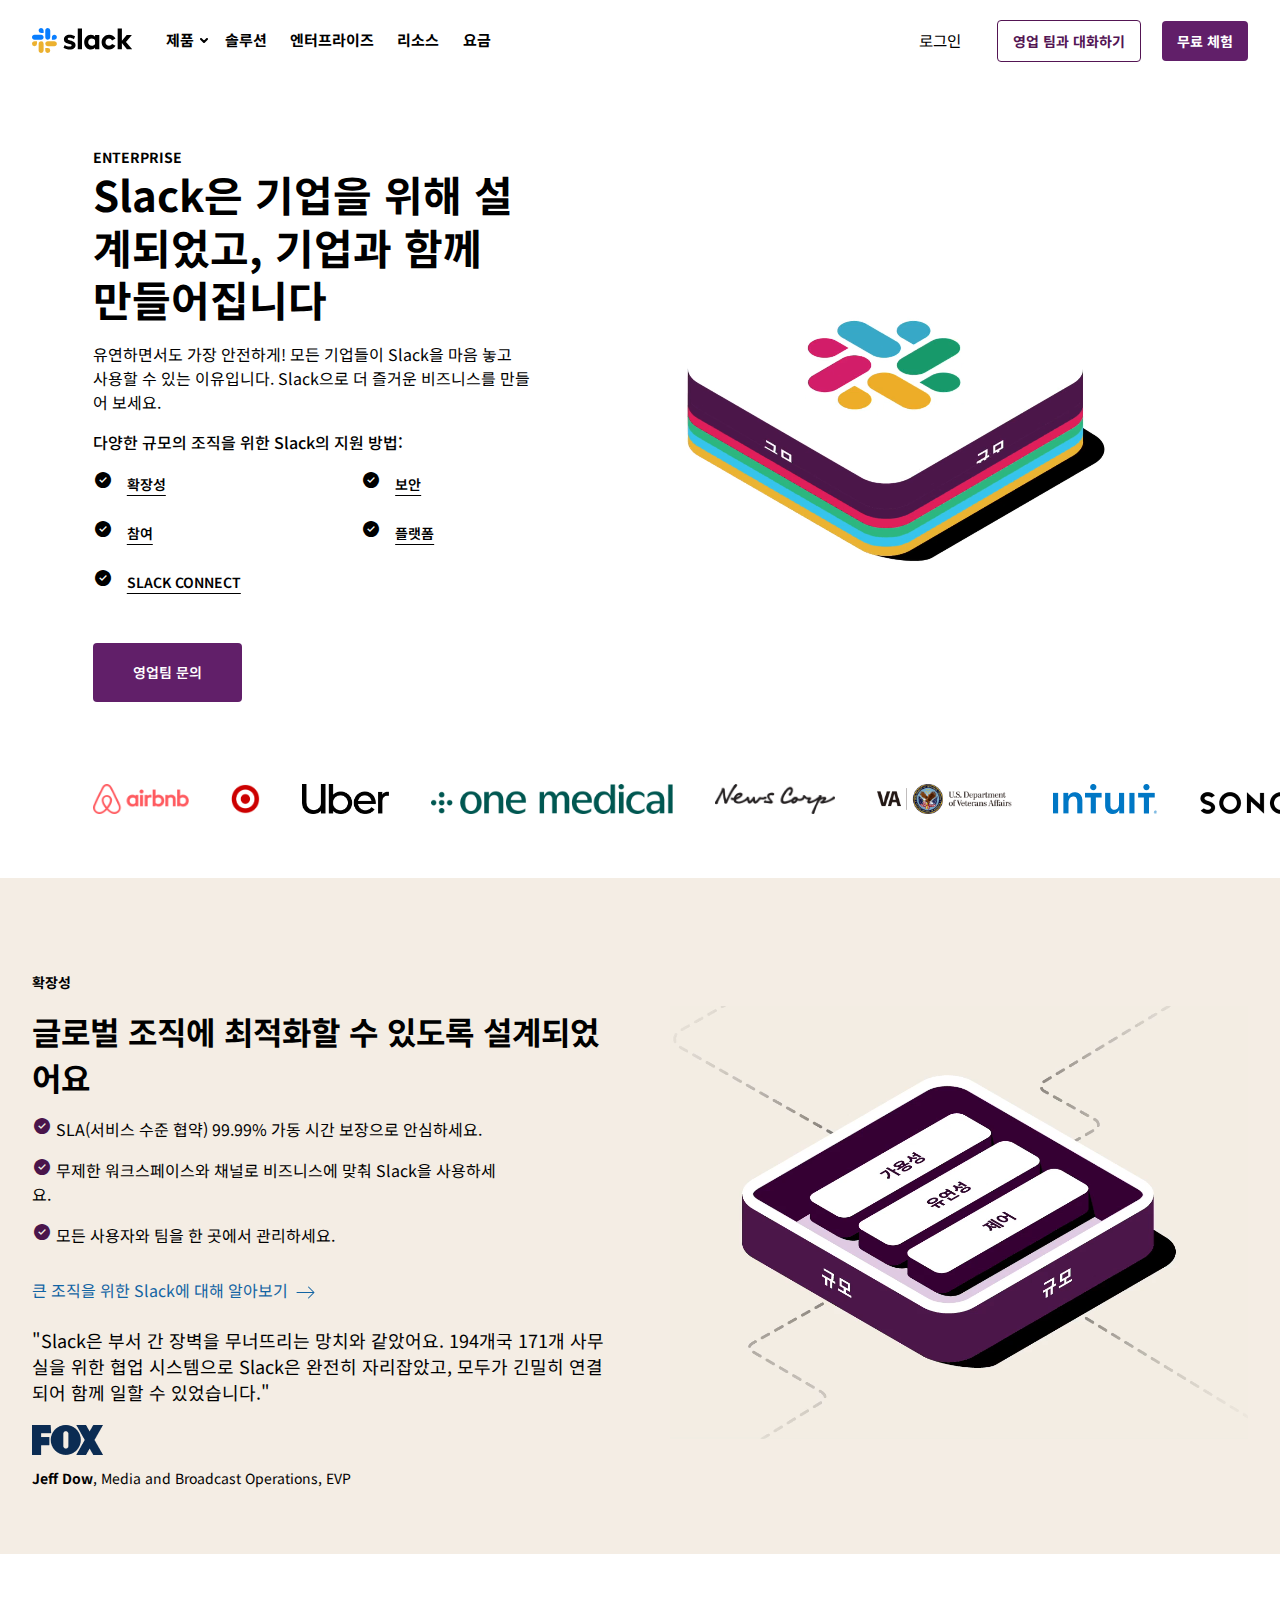
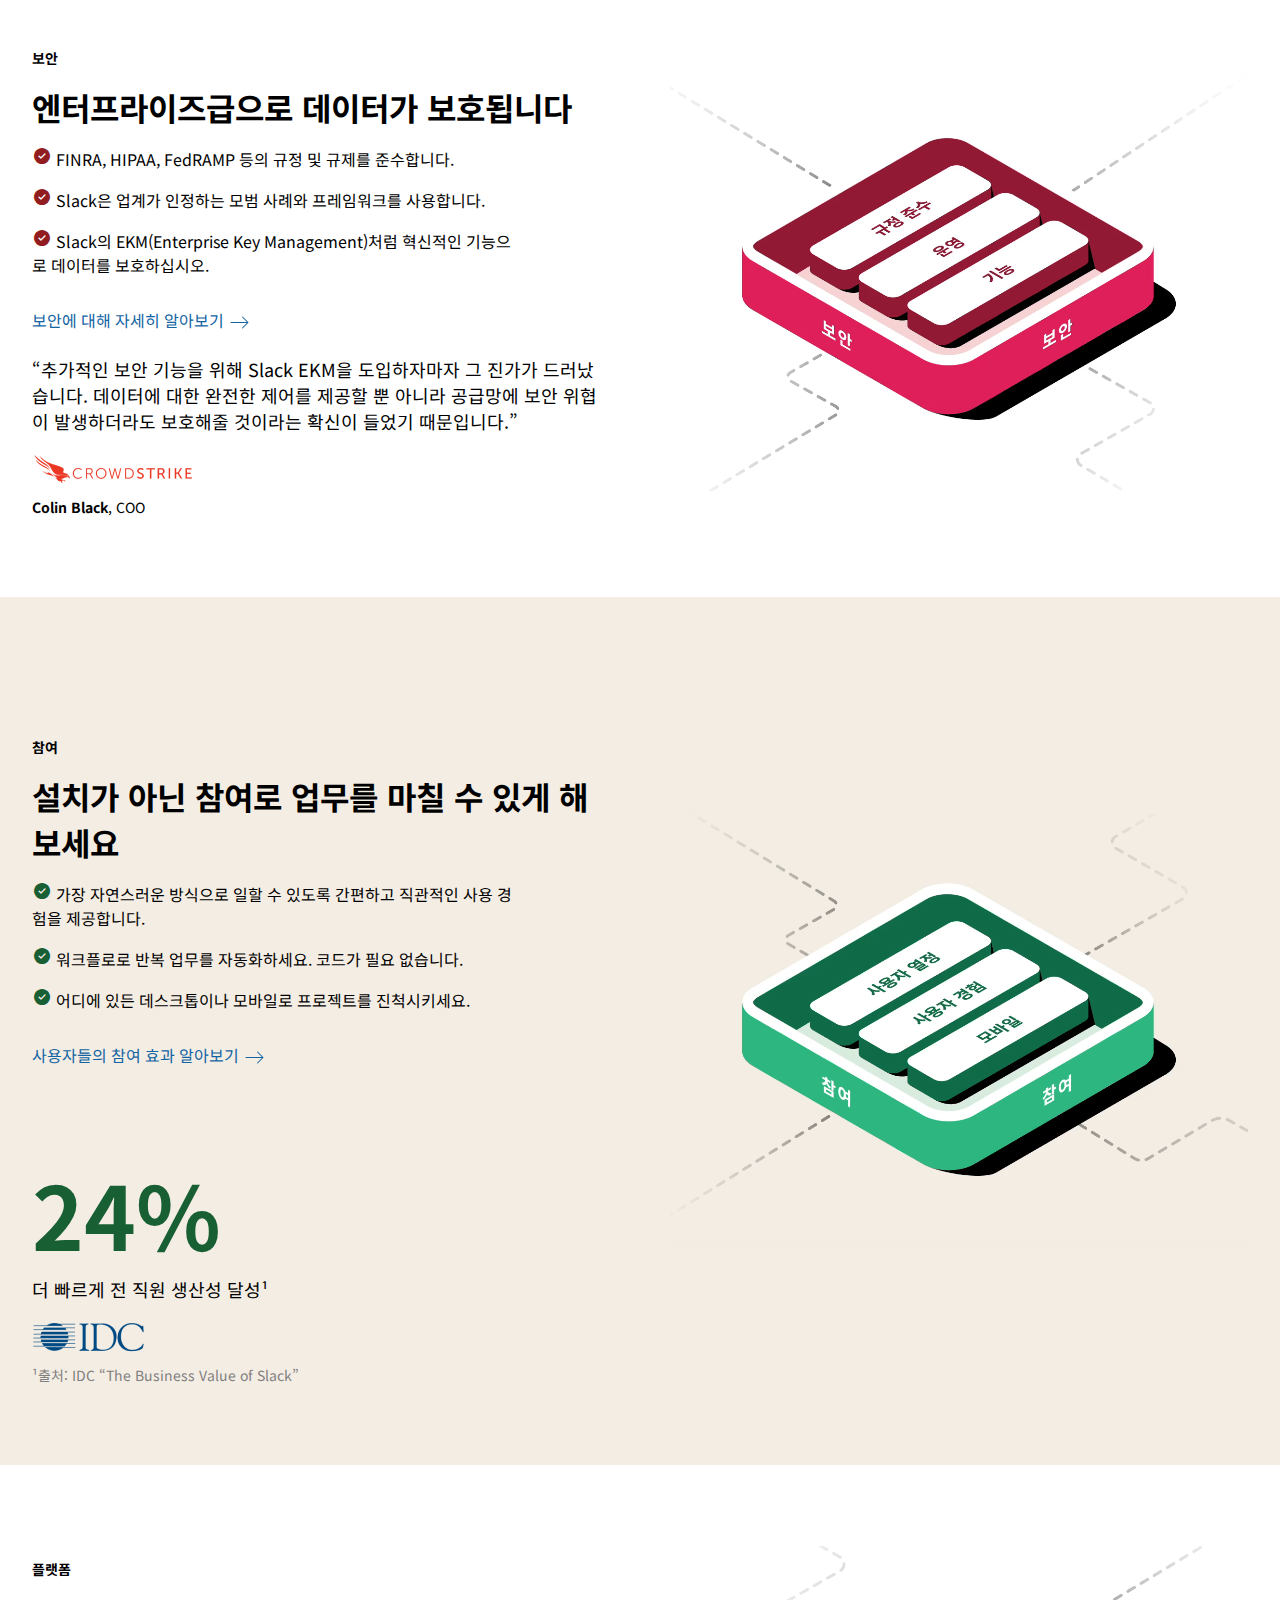
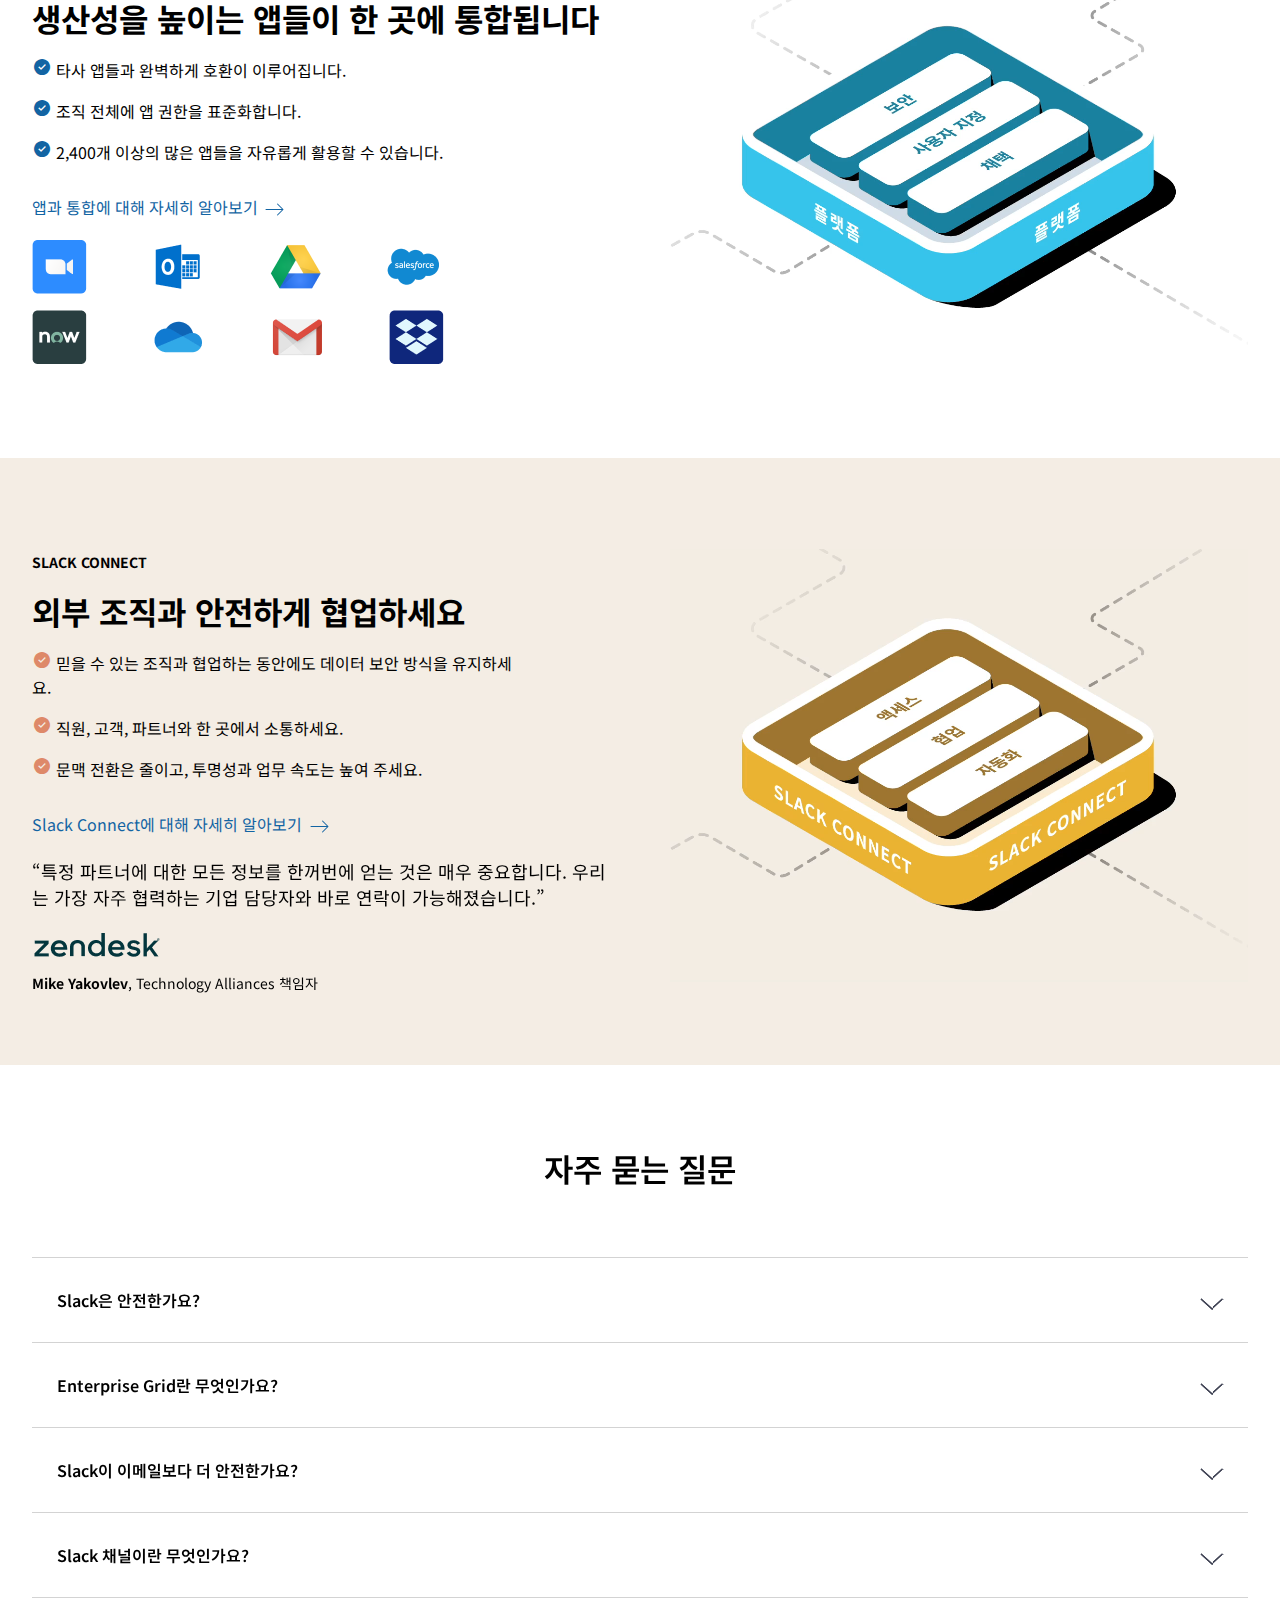
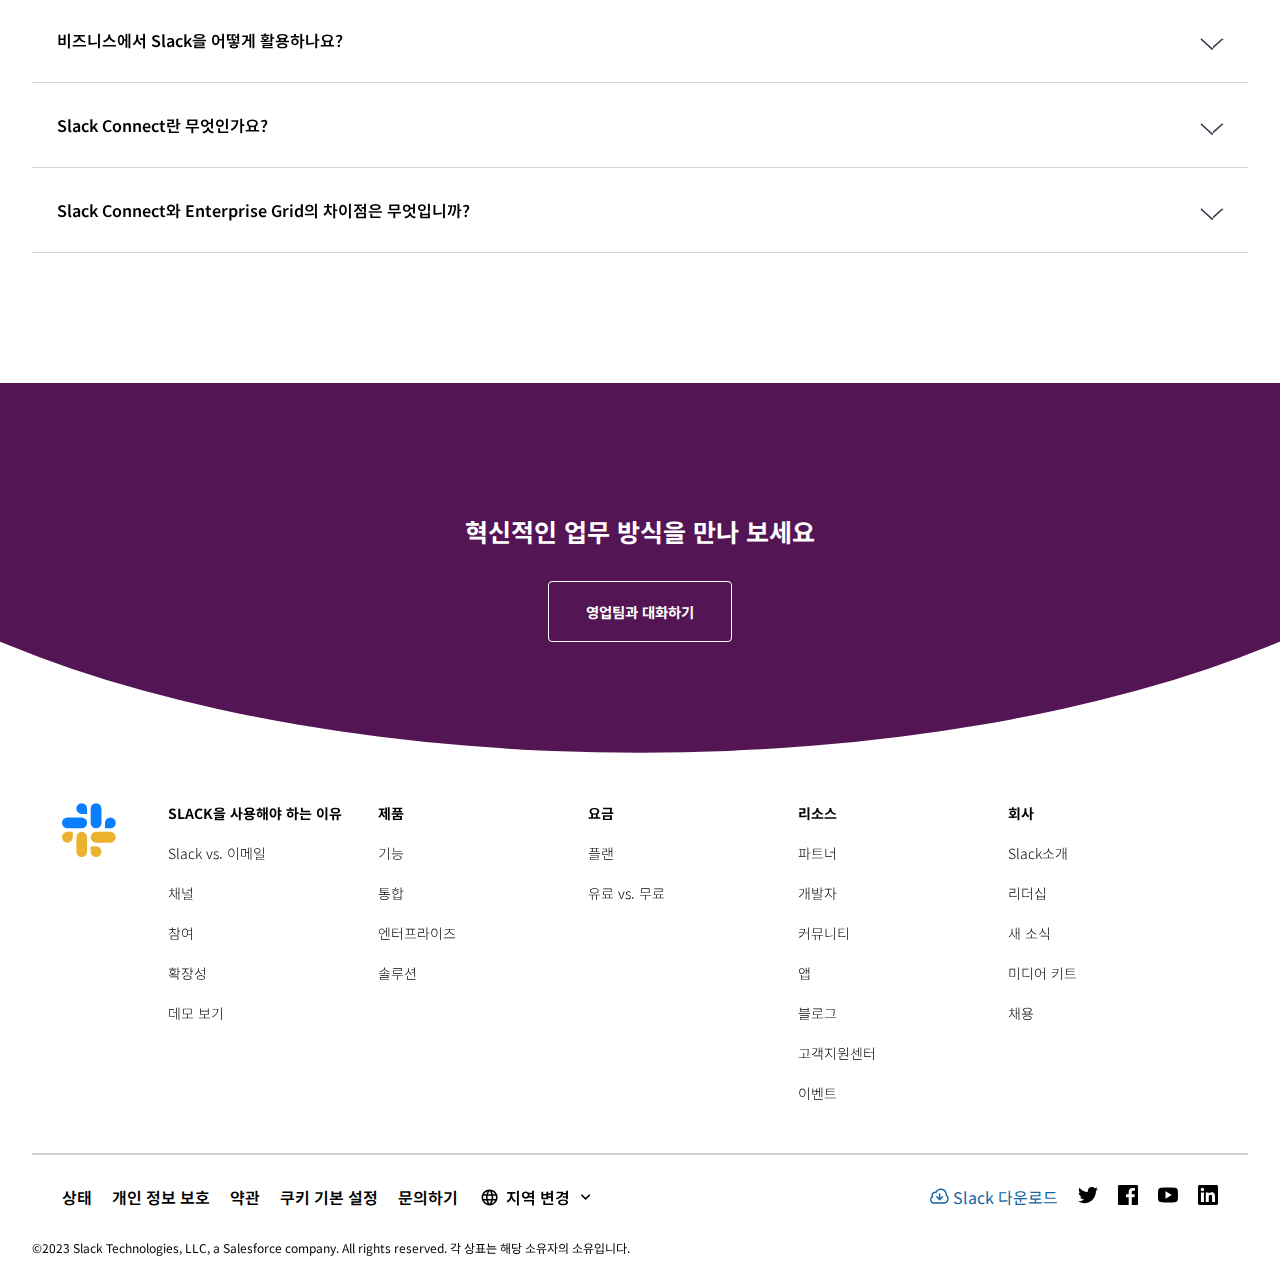
==== commit c7ed04a0: "해시링크추가" ====
--- a/enterprise.html
+++ b/enterprise.html
@@ -219,19 +219,19 @@
             <p>유연하면서도 가장 안전하게! 모든 기업들이 Slack을 마음 놓고 사용할 수 있는 이유입니다. Slack으로 더 즐거운 비즈니스를 만들어 보세요.</p>
             <span>다양한 규모의 조직을 위한 Slack의 지원 방법:</span>
             <ul>
-              <li><a href="#">
+              <li><a href="#ent-section1">
                 <span class="material-symbols-outlined">check_circle</span>
                 <span>확장성</span></a></li>
-              <li><a href="#">
+              <li><a href="#ent-section2">
                 <span class="material-symbols-outlined">check_circle</span>
                 <span>보안</span></a></li>
-              <li><a href="#">
+              <li><a href="#ent-section3">
                 <span class="material-symbols-outlined">check_circle</span>
                 <span>참여</span></a></li>
-              <li><a href="#">
+              <li><a href="#ent-section4">
                 <span class="material-symbols-outlined">check_circle</span>
                 <span>플랫폼</span></a></li>
-              <li><a href="#">
+              <li><a href="#ent-section5">
                 <span class="material-symbols-outlined">check_circle</span>
                 <span>SLACK CONNECT</span></a></li>
             </ul>
@@ -252,7 +252,7 @@
             </div>
           </div>
         </div>
-        <div class="ent-section ent-section1">
+        <div class="ent-section ent-section1" id="ent-section1">
           <div class="container widthNor">
             <div>
               <h3>확장성</h3>
@@ -283,7 +283,7 @@
             </div>
           </div>
         </div>
-        <div class="ent-section ent-section2">
+        <div class="ent-section ent-section2" id="ent-section2">
           <div class="container widthNor">
             <div>
               <h3>보안</h3>
@@ -314,7 +314,7 @@
           </div>
           </div>
         </div>
-        <div class="ent-section ent-section3">
+        <div class="ent-section ent-section3" id="ent-section3">
           <div class="container widthNor">
             <div>
               <h3>참여</h3>
@@ -346,7 +346,7 @@
           </div>
           </div>
         </div>
-        <div class="ent-section ent-section4">
+        <div class="ent-section ent-section4" id="ent-section4">
           <div class="container widthNor">
             <div>
               <h3>플랫폼</h3>
@@ -382,7 +382,7 @@
             </div>
           </div>
         </div>
-        <div class="ent-section ent-section5">
+        <div class="ent-section ent-section5" id="ent-section5">
           <div class="container widthNor">
             <div>
               <h3>SLACK CONNECT</h3>
--- a/common.css
+++ b/common.css
@@ -148,6 +148,7 @@
   fill: #000;
   color: #000000;
 }
+
 /* ********************************* gnb 스타일 *************************************/
 #header {
   position: relative;
--- a/each.css
+++ b/each.css
@@ -1,455 +1,458 @@
 /* **************************************************************************************** */
 /* 솔루션 */
 /* **************************************************************************************** */
-.sol-hero{
-    padding: 98px 0 138px;
-    text-align: center;
-    max-width: 100%;
-    position: relative;
-    overflow: hidden;
-}
-.sol-hero > video{
-    max-width: 1000px;
-    width: 100%;
-}
-.sol-hero >h3{
-    margin: 12px auto 30px;
-    font-size: 16px;
-}
-.sol-hero > a{
-    padding: 18px 39px;
-    margin-right: 5px;
-    font-weight: bold;
-}
-.sol-hero > .emoji > img{
-    position: absolute;
-    z-index: -1;
+.sol-hero {
+  padding: 98px 0 138px;
+  text-align: center;
+  max-width: 100%;
+  position: relative;
+  overflow: hidden;
+}
+.sol-hero > video {
+  max-width: 1000px;
+  width: 100%;
+}
+.sol-hero > h3 {
+  margin: 12px auto 30px;
+  font-size: 16px;
+}
+.sol-hero > a {
+  padding: 18px 39px;
+  margin-right: 5px;
+  font-weight: bold;
+}
+.sol-hero > .emoji > img {
+  position: absolute;
+  z-index: -1;
+  transform: scale(50%);
+  animation: show-emoji 1s;
+}
+@keyframes show-emoji {
+  from {
+    transform: scale(0%);
+  }
+  to {
     transform: scale(50%);
-    animation: show-emoji 1s;
-}
-@keyframes show-emoji{
-    from{transform: scale(0%)}
-    to{transform: scale(50%);}
-}
-.sol-hero > .emoji > img:nth-child(1){
-    top: 0px;
-    left: calc(50% - 700px);
-}
-.sol-hero > .emoji > img:nth-child(2){
-    top: 222px;
-    left: calc(50% - 690px);
-    animation-delay: .2s;
-    animation-fill-mode: backwards;
-}
-.sol-hero > .emoji > img:nth-child(3){
-    top: 275px;
-    left: calc(50% - 485px);
-    animation-delay: .1s;
-    animation-fill-mode: backwards;
-}
-.sol-hero > .emoji > img:nth-child(4){
-    top: 40px;
-    left: calc(50% + 525px);
-    animation-delay: .1s;
-    animation-fill-mode: backwards;
-}
-.sol-hero > .emoji > img:nth-child(5){
-    top: 170px;
-    left: calc(50% + 280px);
-}
-.sol-hero > .emoji > img:nth-child(6){
-    top: 240px;
-    left: calc(50% + 460px);
-    animation-delay: .2s;
-    animation-fill-mode: backwards;
+  }
+}
+.sol-hero > .emoji > img:nth-child(1) {
+  top: 0px;
+  left: calc(50% - 700px);
+}
+.sol-hero > .emoji > img:nth-child(2) {
+  top: 222px;
+  left: calc(50% - 690px);
+  animation-delay: 0.2s;
+  animation-fill-mode: backwards;
+}
+.sol-hero > .emoji > img:nth-child(3) {
+  top: 275px;
+  left: calc(50% - 485px);
+  animation-delay: 0.1s;
+  animation-fill-mode: backwards;
+}
+.sol-hero > .emoji > img:nth-child(4) {
+  top: 40px;
+  left: calc(50% + 525px);
+  animation-delay: 0.1s;
+  animation-fill-mode: backwards;
+}
+.sol-hero > .emoji > img:nth-child(5) {
+  top: 170px;
+  left: calc(50% + 280px);
+}
+.sol-hero > .emoji > img:nth-child(6) {
+  top: 240px;
+  left: calc(50% + 460px);
+  animation-delay: 0.2s;
+  animation-fill-mode: backwards;
 }
 /* sol-section */
 .sol-section1,
 .sol-section2,
-.sol-section3{
-    background-color: #f4ede4;
-}
-.sol-section1>div,
-.sol-section2>div,
-.sol-section3>div{
-    position: relative;
-    z-index: 1;
-}
-.title-container{
-    display: grid;
-    grid-template-columns: 49% 49%; 
-    margin-bottom: 1rem;
-}
-.title-container h2{
-    padding: 26px 10px 16px 0;
-    font-size: 2rem;
-    letter-spacing: .9px;
-}
-.title-container p{
-    padding-bottom: 16px
-}
-.sol-section > .title-container > img{
-    max-width: 500px;
-    width: 100%;
-}
-.grid-container{
-    display: grid;
-    gap: 1rem;
-}
-.grid-container>a{
-    background: #ffffff;
-    color: black;
-    box-shadow: 0 0 2rem rgba(0,0,0,.1);
-    padding: 16px;
-    transition: transform .2s;
-    display: flex;
-    flex-direction: column;
-    font-size: 19px;
-    position: relative;
-}
-.grid-container>a::after{
-    content: "";
-    width: 24px;
-    height: 24px;
-    position: absolute;
-    background: url(img/arrow_forward_FILL0_wght500_GRAD0_opsz24.svg);
-    bottom: 1rem;
-    right: 1rem;
-}
-.grid-container>a:hover{
-    transform: scale(105%);
-    color: #1264a3;
-}
-.grid-container>a>.material-symbols-outlined {
-    font-size: 48px;
-}
-.grid-container>a>span:nth-child(2){
-    margin-top: 8px;
-    font-weight: 700;
-}
-.grid-container>a>span:nth-child(3){
-    font-weight: 300;
+.sol-section3 {
+  background-color: #f4ede4;
+}
+.sol-section1 > div,
+.sol-section2 > div,
+.sol-section3 > div {
+  position: relative;
+  z-index: 1;
+}
+.title-container {
+  display: grid;
+  grid-template-columns: 49% 49%;
+  margin-bottom: 1rem;
+}
+.title-container h2 {
+  padding: 26px 10px 16px 0;
+  font-size: 2rem;
+  letter-spacing: 0.9px;
+}
+.title-container p {
+  padding-bottom: 16px;
+}
+.sol-section > .title-container > img {
+  max-width: 500px;
+  width: 100%;
+}
+.grid-container {
+  display: grid;
+  gap: 1rem;
+}
+.grid-container > a {
+  background: #ffffff;
+  color: black;
+  box-shadow: 0 0 2rem rgba(0, 0, 0, 0.1);
+  padding: 16px;
+  transition: transform 0.2s;
+  display: flex;
+  flex-direction: column;
+  font-size: 19px;
+  position: relative;
+}
+.grid-container > a::after {
+  content: "";
+  width: 24px;
+  height: 24px;
+  position: absolute;
+  background: url(img/arrow_forward_FILL0_wght500_GRAD0_opsz24.svg);
+  bottom: 1rem;
+  right: 1rem;
+}
+.grid-container > a:hover {
+  transform: scale(105%);
+  color: #1264a3;
+}
+.grid-container > a > .material-symbols-outlined {
+  font-size: 48px;
+}
+.grid-container > a > span:nth-child(2) {
+  margin-top: 8px;
+  font-weight: 700;
+}
+.grid-container > a > span:nth-child(3) {
+  font-weight: 300;
 }
 /* sec1 */
-.sol-section1{
-    padding: 64px 0 24px;
-}
-.sol-section1 > .title-container > img{
-    top: -8rem;
-    right: -1rem;
+.sol-section1 {
+  padding: 64px 0 24px;
+}
+.sol-section1 > .title-container > img {
+  top: -8rem;
+  right: -1rem;
 }
 /* sec2 */
-.sol-section2{
-    padding: 80px 0 30px;
-}
-.sol-section2 > .title-container > img{
-    top: -5rem;
+.sol-section2 {
+  padding: 80px 0 30px;
+}
+.sol-section2 > .title-container > img {
+  top: -5rem;
 }
 /* sec3 */
-.sol-section3{
-    padding: 80px 0 50px;
-}
-.sol-section3 > .title-container > img{
-    top: -5rem;
-    right: -1rem;
+.sol-section3 {
+  padding: 80px 0 50px;
+}
+.sol-section3 > .title-container > img {
+  top: -5rem;
+  right: -1rem;
 }
 /* card-sol-section*/
-.card-section{
-    padding: 8rem 0 6rem;
-}
-.card-section>h2{
-    padding: 1.5rem 0 2.5rem;
-    text-align: center;
-    font-size: 2rem;
-}
-.card-section>.slide-container{
-    padding-bottom: 5rem;
-    display: grid;
-    grid-template-columns: 1fr 1fr 1fr;
-    grid-gap:7.5%;
-    justify-content: center;
-    transition: transform .5s;
-}
-.card-section>.slide-container>.slide-box{
-    margin: 0 auto;
-}
-.card-section>.slide-container>.slide-box>a{
-    margin: 0 auto;
-    position: relative;
-    max-width: 285px;
-    height: 420px;
-    box-shadow: 0 0 2rem rgba(0,0,0,.1);
-    display: flex;
-    flex-direction: column;
-    transition: transform .3s;
-    color: black;
-}
-.card-section>.slide-container>.slide-box>a:hover{
-    transform: scale(105%);
-    box-shadow: 0 0 2rem rgba(0,0,0,.2);
-}
-.card-section>.slide-container>.slide-box>a::after{
-    content: "";
-    background: url(img/linksvg.svg);
-    width: 18px;
-    height: 12px;
-    position: absolute;
-    bottom: 1rem;
-    right: 1rem;
-}
-.card-section>.slide-container>.slide-box>a>img{
-    padding: 12px;
-    width: 100%;
-}
-.card-section>.slide-container>.slide-box>a>span:nth-of-type(1){
-    padding: 0.5rem 12px 1rem;
-}
-.card-section>.slide-container>.slide-box>a>h3{
-    font-size: 1.5rem;
-    padding: 0 12px;
-    flex-grow:1;
-}
-.card-section>.slide-container>.slide-box>a>span:nth-of-type(2){
-    padding: 0.5rem 12px 1rem;
-    color: #1264a3;
+.card-section {
+  padding: 8rem 0 6rem;
+}
+.card-section > h2 {
+  padding: 1.5rem 0 2.5rem;
+  text-align: center;
+  font-size: 2rem;
+}
+.card-section > .slide-container {
+  padding-bottom: 5rem;
+  display: grid;
+  grid-template-columns: 1fr 1fr 1fr;
+  grid-gap: 7.5%;
+  justify-content: center;
+  transition: transform 0.5s;
+}
+.card-section > .slide-container > .slide-box {
+  margin: 0 auto;
+}
+.card-section > .slide-container > .slide-box > a {
+  margin: 0 auto;
+  position: relative;
+  max-width: 285px;
+  height: 420px;
+  box-shadow: 0 0 2rem rgba(0, 0, 0, 0.1);
+  display: flex;
+  flex-direction: column;
+  transition: transform 0.3s;
+  color: black;
+}
+.card-section > .slide-container > .slide-box > a:hover {
+  transform: scale(105%);
+  box-shadow: 0 0 2rem rgba(0, 0, 0, 0.2);
+}
+.card-section > .slide-container > .slide-box > a::after {
+  content: "";
+  background: url(img/linksvg.svg);
+  width: 18px;
+  height: 12px;
+  position: absolute;
+  bottom: 1rem;
+  right: 1rem;
+}
+.card-section > .slide-container > .slide-box > a > img {
+  padding: 12px;
+  width: 100%;
+}
+.card-section > .slide-container > .slide-box > a > span:nth-of-type(1) {
+  padding: 0.5rem 12px 1rem;
+}
+.card-section > .slide-container > .slide-box > a > h3 {
+  font-size: 1.5rem;
+  padding: 0 12px;
+  flex-grow: 1;
+}
+.card-section > .slide-container > .slide-box > a > span:nth-of-type(2) {
+  padding: 0.5rem 12px 1rem;
+  color: #1264a3;
 }
 /* sol-section qna-section */
-.qna-section{
-    padding: 80px 0;
-}
-.qna-section > h3{
-    text-align: center;
-    font-size: 2rem;
-    margin-bottom: 1rem;
-}
-.qna-section >ul{
-    padding: 50px 0;
-}
-.qna-section >ul>li>button{
-    width: 100%;
-    text-align: left;
-    padding: 30px 25px;
-    background-color: transparent;
-    border: none;
-    border-top: 1px solid lightgray;
-    font-size: 1rem;
-    font-weight: 600;
-    cursor: pointer;
-    position: relative;
-}
-.qna-section >ul>li:last-child{
-    border-bottom: 1px solid lightgray;
-}
-.qna-section >ul>li>button::after{
-    content: "";
-    width: 24px;
-    height: 12px;
-    background: url(img/icon_chevron_black.svg);
-    position: absolute;
-    top: 2.5rem;
-    right: 1.5rem;
-    transition: transform .5s;
-    transform: rotateZ(0deg);
-}
-.qna-section >ul>li>div,
-.qna-section >ul>li>p{
-    padding: 15px 35px;
-}
-.qna-section >ul>li>div ul{
-    margin-top: 20px;
-    margin-bottom: 20px;
-}
-.qna-section >ul>li>div li{
-    list-style: disc;
-}
-.qna-section >ul>li>p>a{
-    text-decoration: underline;
-    text-underline-offset: 5px;
-    color: #1264a3;
-}
-.qna-section >ul>li>p>a:hover{
-    text-decoration-thickness: 2px;
-}
-.qna-section>h3{
-    font-weight: 600;
+.qna-section {
+  padding: 80px 0;
+}
+.qna-section > h3 {
+  text-align: center;
+  font-size: 2rem;
+  margin-bottom: 1rem;
+}
+.qna-section > ul {
+  padding: 50px 0;
+}
+.qna-section > ul > li > button {
+  width: 100%;
+  text-align: left;
+  padding: 30px 25px;
+  background-color: transparent;
+  border: none;
+  border-top: 1px solid lightgray;
+  font-size: 1rem;
+  font-weight: 600;
+  cursor: pointer;
+  position: relative;
+}
+.qna-section > ul > li:last-child {
+  border-bottom: 1px solid lightgray;
+}
+.qna-section > ul > li > button::after {
+  content: "";
+  width: 24px;
+  height: 12px;
+  background: url(img/icon_chevron_black.svg);
+  position: absolute;
+  top: 2.5rem;
+  right: 1.5rem;
+  transition: transform 0.5s;
+  transform: rotateZ(0deg);
+}
+.qna-section > ul > li > div,
+.qna-section > ul > li > p {
+  padding: 15px 35px;
+}
+.qna-section > ul > li > div ul {
+  margin-top: 20px;
+  margin-bottom: 20px;
+}
+.qna-section > ul > li > div li {
+  list-style: disc;
+}
+.qna-section > ul > li > p > a {
+  text-decoration: underline;
+  text-underline-offset: 5px;
+  color: #1264a3;
+}
+.qna-section > ul > li > p > a:hover {
+  text-decoration-thickness: 2px;
+}
+.qna-section > h3 {
+  font-weight: 600;
 }
 /* ------------------------------------------------------------------------------------------------ */
 /* 1)데스크탑 */
 @media screen and (min-width: 1024px) {
-    .sol-section > .title-container > img{
-        position: absolute;
-        z-index: -1;
-    }
-    .grid-container{
-        grid-template-columns: repeat(3, 300px);
-        grid-template-rows:250px;
-    }
-    .sol-section1>.grid-container>a:nth-child(1){
-        grid-area: a;
-    }
-    .sol-section1>.grid-container>a:nth-child(2){
-        grid-area: b;
-    }
-    .sol-section1>.grid-container>a:nth-child(3){
-        grid-area: c;
-    }
-    .sol-section1>.grid-container>a:nth-child(4){
-        grid-area: d;
-    }
-    .sol-section1>.grid-container>a:nth-child(5){
-        grid-area: e;
-    }
-    .sol-section1>.grid-container>a:nth-child(6){
-        grid-area: f;
-    }
-    .sol-section1>.grid-container>a:nth-child(7){
-        grid-area: g;
-    }
-    .sol-section1>.grid-container{
-        grid-template-rows: repeat(4, 117px);
-        grid-template-areas: 
-        'a b c'
-        'a b c'
-        'd e f'
-        'd g h';
-    }
-    .sol-section2>.title-container{
-        grid-template-areas: 
-        'b a';
-    }
-    .sol-section2>.title-container>div{
-        grid-area: a;
-    }
-    .sol-section2>.grid-container{
-        justify-content: end;
-        grid-template-rows:250px 250px;
-    }
-    .card-section>.slide-container{
+  .sol-section > .title-container > img {
+    position: absolute;
+    z-index: -1;
+  }
+  .grid-container {
+    grid-template-columns: repeat(3, 300px);
+    grid-template-rows: 250px;
+  }
+  .sol-section1 > .grid-container > a:nth-child(1) {
+    grid-area: a;
+  }
+  .sol-section1 > .grid-container > a:nth-child(2) {
+    grid-area: b;
+  }
+  .sol-section1 > .grid-container > a:nth-child(3) {
+    grid-area: c;
+  }
+  .sol-section1 > .grid-container > a:nth-child(4) {
+    grid-area: d;
+  }
+  .sol-section1 > .grid-container > a:nth-child(5) {
+    grid-area: e;
+  }
+  .sol-section1 > .grid-container > a:nth-child(6) {
+    grid-area: f;
+  }
+  .sol-section1 > .grid-container > a:nth-child(7) {
+    grid-area: g;
+  }
+  .sol-section1 > .grid-container {
+    grid-template-rows: repeat(4, 117px);
+    grid-template-areas:
+      "a b c"
+      "a b c"
+      "d e f"
+      "d g h";
+  }
+  .sol-section2 > .title-container {
+    grid-template-areas: "b a";
+  }
+  .sol-section2 > .title-container > div {
+    grid-area: a;
+  }
+  .sol-section2 > .grid-container {
+    justify-content: end;
+    grid-template-rows: 250px 250px;
+  }
+  .card-section > .slide-container {
     grid-template-columns: 285px 285px 285px;
     padding-left: 4rem;
     padding-right: 4rem;
-    }
-}
-  /* 2)랩탑,태블릿 */
+  }
+}
+/* 2)랩탑,태블릿 */
 @media screen and (max-width: 1023px) and (min-width: 768px) {
-    .sol .widthNor{
-        padding-left:4vw;
-        padding-right:4vw;
-    }
-    .sol-section1 > .title-container{
-        margin-top: -9rem;
-    }
-    .sol-section2 > .title-container,
-    .sol-section3 > .title-container{
-        margin-top: -7rem;
-    }
-    .sol-section > .title-container>img{
-        order: 2;
-    }
-    .sol-section > .title-container>div{
-        display: flex;
-        flex-direction: column;
-        justify-content: end;
-    }
-    .sol-section > .grid-container{
-        grid-auto-rows:211px;
-    }
-    .sol-section1>.grid-container>a:nth-child(1){
-        grid-area: a;
-    }
-    .sol-section1>.grid-container>a:nth-child(2){
-        grid-area: b;
-    }
-    .sol-section1>.grid-container>a:nth-child(3){
-        grid-area: c;
-    }
-    .sol-section1>.grid-container>a:nth-child(4){
-        grid-area: d;
-    }
-    .sol-section1>.grid-container>a:nth-child(5){
-        grid-area: e;
-    }
-    .sol-section1>.grid-container>a:nth-child(6){
-        grid-area: f;
-    }
-    .sol-section1>.grid-container>a:nth-child(7){
-        grid-area: g;
-    }
-    .sol-section1>.grid-container{
-        grid-template-areas:
-        "a a"
-        "b b"
-        "c c"
-        "d d"
-        "e f"
-        "g h";
-        grid-template-columns: 1fr 1fr;
-        grid-template-rows: repeat(4,211px);
-    }
-    .card-section>.slide-container>.slide-box>a{
-        height: 360px;
-    }
-    .card-section>.slide-container>.slide-box>a>img{
-        height:8.4rem;
-        object-fit: cover;
-    }
-}
-  /* 4)모바일 */
+  .sol .widthNor {
+    padding-left: 4vw;
+    padding-right: 4vw;
+  }
+  .sol-section1 > .title-container {
+    margin-top: -9rem;
+  }
+  .sol-section2 > .title-container,
+  .sol-section3 > .title-container {
+    margin-top: -7rem;
+  }
+  .sol-section > .title-container > img {
+    order: 2;
+  }
+  .sol-section > .title-container > div {
+    display: flex;
+    flex-direction: column;
+    justify-content: end;
+  }
+  .sol-section > .grid-container {
+    grid-auto-rows: 211px;
+  }
+  .sol-section1 > .grid-container > a:nth-child(1) {
+    grid-area: a;
+  }
+  .sol-section1 > .grid-container > a:nth-child(2) {
+    grid-area: b;
+  }
+  .sol-section1 > .grid-container > a:nth-child(3) {
+    grid-area: c;
+  }
+  .sol-section1 > .grid-container > a:nth-child(4) {
+    grid-area: d;
+  }
+  .sol-section1 > .grid-container > a:nth-child(5) {
+    grid-area: e;
+  }
+  .sol-section1 > .grid-container > a:nth-child(6) {
+    grid-area: f;
+  }
+  .sol-section1 > .grid-container > a:nth-child(7) {
+    grid-area: g;
+  }
+  .sol-section1 > .grid-container {
+    grid-template-areas:
+      "a a"
+      "b b"
+      "c c"
+      "d d"
+      "e f"
+      "g h";
+    grid-template-columns: 1fr 1fr;
+    grid-template-rows: repeat(4, 211px);
+  }
+  .card-section > .slide-container > .slide-box > a {
+    height: 360px;
+  }
+  .card-section > .slide-container > .slide-box > a > img {
+    height: 8.4rem;
+    object-fit: cover;
+  }
+}
+/* 4)모바일 */
 @media screen and (max-width: 767px) {
-    .sol-hero{
-        padding: 40px 4vw 112px;
-    }
-    .sol-hero > video{
-        padding-right: 8vw;
-    }
-    .sol-hero > h3{
-        text-align: left;
-        margin: 6px 0 16px;
-    }
-    .sol-hero > a{
-        display: block;
-        margin-right: 0;
-        margin-bottom: 14px;
-    }
-    .widthNor{
-        width: 100%;
-        padding-left:4vw;
-        padding-right:4vw;
-    }
-    .title-container{
-        grid-template-columns:100%;
-    }
-    .sol-section1 > .title-container{
-        margin-top: -9rem;
-    }
-    .sol-section2 > .title-container,
-    .sol-section3 > .title-container{
-        margin-top: -6rem;
-    }
-    .sol-section>.grid-container{
-        grid-auto-rows:250px;
-    }
-    .sol-section1>.grid-container{
-        grid-template-rows: repeat(4,250px) repeat(4,min-content);
-    }
-    .card-section{
-        overflow: hidden;
-        padding-left:0vw;
-        padding-right:0vw;
-    }
-    .card-section>.slide-container{
-        width: 300vw;
-        gap: 0;
-    }
-    .card-section>.slide-container>.slide-box{
-        width: 100vw;
-    }
-    .qna-section{
-        padding-bottom: 20px;
-    }
-    .qna-section > h3{
-        text-align: left;
-    }
+  .sol-hero {
+    padding: 40px 4vw 112px;
+  }
+  .sol-hero > video {
+    padding-right: 8vw;
+  }
+  .sol-hero > h3 {
+    text-align: left;
+    margin: 6px 0 16px;
+  }
+  .sol-hero > a {
+    display: block;
+    margin-right: 0;
+    margin-bottom: 14px;
+  }
+  .widthNor {
+    width: 100%;
+    padding-left: 4vw;
+    padding-right: 4vw;
+  }
+  .title-container {
+    grid-template-columns: 100%;
+  }
+  .sol-section1 > .title-container {
+    margin-top: -9rem;
+  }
+  .sol-section2 > .title-container,
+  .sol-section3 > .title-container {
+    margin-top: -6rem;
+  }
+  .sol-section > .grid-container {
+    grid-auto-rows: 250px;
+  }
+  .sol-section1 > .grid-container {
+    grid-template-rows: repeat(4, 250px) repeat(4, min-content);
+  }
+  .card-section {
+    overflow: hidden;
+    padding-left: 0vw;
+    padding-right: 0vw;
+  }
+  .card-section > .slide-container {
+    width: 300vw;
+    gap: 0;
+  }
+  .card-section > .slide-container > .slide-box {
+    width: 100vw;
+  }
+  .qna-section {
+    padding-bottom: 20px;
+  }
+  .qna-section > h3 {
+    text-align: left;
+  }
 }
 
 /* **************************************************************************************** */
@@ -457,546 +460,681 @@
 /* **************************************************************************************** */
 /* #header + #main + #footer */
 /* ent-hero + ent-section1~5 + qna-section */
-.ent-hero{
-    padding: 40px 0 60px;
-    overflow: hidden;
-}
-.ent-hero > .ent-hero-container{
-    display: grid;
-    grid-template-columns: 40% 55%;
-    grid-column-gap: 5%;
-    padding-bottom: 4.5rem;
-}
-.ent-hero > .ent-hero-container > video{
-    order: 2;
-    max-width: 100%;
-    width: 450px;
-    margin: auto auto;
-}
-.ent-hero > .ent-hero-container > .ent-hero-cell{
-    order: 1;
-}
-.ent-hero > .ent-hero-container > .ent-hero-cell>span:first-child{
-    font-size: 14px;
-    font-weight: 700;
-}
-.ent-hero > .ent-hero-container > .ent-hero-cell>h1,
-.ent-hero > .ent-hero-container > .ent-hero-cell>p,
-.ent-hero > .ent-hero-container > .ent-hero-cell>span:nth-child(4){
+.ent-hero {
+  padding: 40px 0 60px;
+  overflow: hidden;
+}
+.ent-hero > .ent-hero-container {
+  display: grid;
+  grid-template-columns: 40% 55%;
+  grid-column-gap: 5%;
+  padding-bottom: 4.5rem;
+}
+.ent-hero > .ent-hero-container > video {
+  order: 2;
+  max-width: 100%;
+  width: 450px;
+  margin: auto auto;
+}
+.ent-hero > .ent-hero-container > .ent-hero-cell {
+  order: 1;
+}
+.ent-hero > .ent-hero-container > .ent-hero-cell > span:first-child {
+  font-size: 14px;
+  font-weight: 700;
+}
+.ent-hero > .ent-hero-container > .ent-hero-cell > h1,
+.ent-hero > .ent-hero-container > .ent-hero-cell > p,
+.ent-hero > .ent-hero-container > .ent-hero-cell > span:nth-child(4) {
+  display: block;
+  margin-bottom: 1rem;
+}
+.ent-hero > .ent-hero-container > .ent-hero-cell > h1 {
+  font-size: 42px;
+  line-height: 1.25;
+}
+.ent-hero > .ent-hero-container > .ent-hero-cell > span:nth-child(4) {
+  font-weight: 500;
+}
+.ent-hero > .ent-hero-container > .ent-hero-cell > ul {
+  display: grid;
+  grid-template-rows: 1fr 1fr;
+  gap: 1.5rem;
+}
+.ent-hero > .ent-hero-container > .ent-hero-cell > ul li a span {
+  color: black;
+}
+.ent-hero > .ent-hero-container > .ent-hero-cell > ul li a:hover span {
+  color: #541554;
+}
+.ent span.material-symbols-outlined {
+  font-variation-settings: "FILL" 1;
+  font-size: 20px;
+}
+.ent-hero > .ent-hero-container > .ent-hero-cell > ul li a span:last-child {
+  font-weight: 600;
+  font-size: 14px;
+  margin-left: 10px;
+  text-decoration: underline;
+  text-underline-offset: 5px;
+}
+.ent-hero > .ent-hero-container > .ent-hero-cell > a {
+  display: inline-block;
+  margin-top: 50px;
+  margin-bottom: 10px;
+  padding: 19px 40px 20px;
+  text-align: center;
+  font-weight: 600;
+  width: 100%;
+}
+.ent-section:nth-child(even) {
+  background: #f4ede4;
+}
+.ent-section > .container {
+  padding-top: 3rem;
+  padding-bottom: 3rem;
+  display: grid;
+  grid-template-columns: 1fr 1fr;
+  grid-template-rows: 2fr 1fr;
+  grid-gap: 5%;
+  align-items: center;
+}
+.ent-section > .container > div:first-child {
+  grid-area: a;
+}
+.ent-section > .container > video {
+  grid-area: b;
+  max-width: 100%;
+}
+.ent-section > .container > div:last-child {
+  grid-area: c;
+}
+.ent-section > .container > div:first-child > h3 {
+  font-size: 14px;
+  margin: 14px 0 16px;
+}
+.ent-section > .container > div:first-child > h2 {
+  font-size: 32px;
+  margin-bottom: 1rem;
+}
+.ent-section > .container > div:first-child > ul {
+  max-width: 480px;
+}
+.ent-section > .container > div:first-child > ul li {
+  margin: 1rem 0;
+}
+.ent-section > .container > div:last-child p {
+  font-weight: 400;
+  letter-spacing: 0.3;
+  font-size: 18px;
+}
+.ent-section > .container > div:last-child p:last-child {
+  font-size: 14px;
+}
+.ent-section > .container > div:last-child img {
+  margin-top: 20px;
+  margin-bottom: 8px;
+}
+.ent-section1 span.material-symbols-outlined {
+  color: #4a154b;
+}
+.ent-section2 span.material-symbols-outlined {
+  color: #921d21;
+}
+.ent-section3 span.material-symbols-outlined {
+  color: #185f34;
+}
+.ent-section4 span.material-symbols-outlined {
+  color: #1264a3;
+}
+.ent-section5 span.material-symbols-outlined {
+  color: #de8969;
+}
+.ent-section3 > .container > div:last-child p:first-child {
+  font-size: 88px;
+  font-weight: 700;
+  color: #185f34;
+}
+.ent-section3 > .container > div:last-child p:last-child {
+  color: gray;
+  font-weight: 400;
+}
+.ent-section4 > .container > div:last-child {
+  display: flex;
+  flex-flow: wrap;
+  justify-content: space-between;
+}
+.ent-section4 > .container > div:last-child > img {
+  flex-basis: 0;
+}
+:target::before{
+    content: "";
+    height: 7vw;
     display: block;
-    margin-bottom: 1rem;
-}
-.ent-hero > .ent-hero-container > .ent-hero-cell>h1{
-    font-size: 42px;
-    line-height: 1.25;
-}
-.ent-hero > .ent-hero-container > .ent-hero-cell>span:nth-child(4){
-    font-weight: 500;
-}
-.ent-hero > .ent-hero-container > .ent-hero-cell > ul{
-    display: grid;
-    grid-template-rows: 1fr 1fr;
-    gap: 1.5rem;
-}
-.ent-hero > .ent-hero-container > .ent-hero-cell > ul li a span{
-    color: black;
-}
-.ent-hero > .ent-hero-container > .ent-hero-cell > ul li a:hover span{
-    color: #541554;
-}
-.ent span.material-symbols-outlined{
-    font-variation-settings:
-    'FILL' 1;
-    font-size: 20px;
-}
-.ent-hero > .ent-hero-container > .ent-hero-cell > ul li a span:last-child{
-    font-weight: 600;
-    font-size: 14px;
-    margin-left: 10px;
-    text-decoration: underline;
-    text-underline-offset: 5px;
-}
-.ent-hero > .ent-hero-container > .ent-hero-cell>a{
-    display: inline-block;
-    margin-top: 50px;
-    margin-bottom: 10px;
-    padding: 19px 40px 20px;
-    text-align: center;
-    font-weight: 600;
-    width: 100%;
-}
-.ent-section:nth-child(even){
-    background: #f4ede4;
-}
-.ent-section > .container{
-    padding-top: 3rem;
-    padding-bottom: 3rem;
-    display: grid;
-    grid-template-columns: 1fr 1fr;
-    grid-template-rows: 2fr 1fr;
-    grid-gap:5%;
-    align-items: center;
-}
-.ent-section > .container > div:first-child{
-    grid-area: a;
-}
-.ent-section > .container > video{
-    grid-area: b;
-    max-width: 100%;
-}
-.ent-section > .container > div:last-child{
-    grid-area: c;
-}
-.ent-section > .container > div:first-child > h3{
-    font-size: 14px;
-    margin: 14px 0 16px;
-}
-.ent-section > .container > div:first-child > h2{
-    font-size: 32px;
-    margin-bottom: 1rem;
-}
-.ent-section > .container > div:first-child > ul{
-    max-width: 480px;
-}
-.ent-section > .container > div:first-child > ul li{
-    margin: 1rem 0;
-}
-.ent-section > .container > div:last-child p{
-    font-weight: 400;
-    letter-spacing: .3;
-    font-size: 18px;
-}
-.ent-section > .container > div:last-child p:last-child{
-    font-size: 14px;
-}
-.ent-section > .container > div:last-child img{
-    margin-top: 20px;
-    margin-bottom: 8px;
-}
-.ent-section1 span.material-symbols-outlined{
-    color: #4A154B;
-}
-.ent-section2 span.material-symbols-outlined{
-    color: #921D21;
-}
-.ent-section3 span.material-symbols-outlined{
-    color: #185F34;
-}
-.ent-section4 span.material-symbols-outlined{
-    color: #1264A3;
-}
-.ent-section5 span.material-symbols-outlined{
-    color: #DE8969;
-}
-.ent-section3 > .container > div:last-child p:first-child{
-    font-size: 88px;
-    font-weight: 700;
-    color: #185F34;
-}
-.ent-section3 > .container > div:last-child p:last-child{
-    color: gray;
-    font-weight: 400;
-}
-.ent-section4 > .container > div:last-child{
-    display: flex;
-    flex-flow: wrap;
-    justify-content: space-between;
-}
-.ent-section4 > .container > div:last-child > img{
-    flex-basis: 0;
-}
-
-  /* 1)데스크탑 */
+    margin-top: -7vw;
+}
+#ent-section1::before,
+#ent-section3::before,
+#ent-section5::before{
+    background-color: white;
+}
+/* 1)데스크탑 */
 @media screen and (min-width: 1024px) {
-    .ent-hero{
-        padding: 64px;
-    }
-    .ent-hero > .ent-hero-container > .ent-hero-cell > ul{
-        grid-template-columns: auto auto;
-    }
-    .ent-hero > .ent-hero-container > .ent-hero-cell>a{
-        width: auto;   
-    }
-    .ent-section > .container{
-        padding-top: 5rem;
-        padding-bottom: 5rem;
-        grid-template-areas: 
-        'a b'
-        'c b';
-    }
-    .ent-section4 > .container > div:last-child{
-        justify-content: flex-start;
-    }
-    .ent-section4 > .container > div:last-child > img{
-        margin: 0 64px 16px 0;
-    }
-}
-  /* 2)랩탑,태블릿 */
+  .ent-hero {
+    padding: 64px;
+  }
+  .ent-hero > .ent-hero-container > .ent-hero-cell > ul {
+    grid-template-columns: auto auto;
+  }
+  .ent-hero > .ent-hero-container > .ent-hero-cell > a {
+    width: auto;
+  }
+  .ent-section > .container {
+    padding-top: 5rem;
+    padding-bottom: 5rem;
+    grid-template-areas:
+      "a b"
+      "c b";
+  }
+  .ent-section4 > .container > div:last-child {
+    justify-content: flex-start;
+  }
+  .ent-section4 > .container > div:last-child > img {
+    margin: 0 64px 16px 0;
+  }
+}
+/* 2)랩탑,태블릿 */
 @media screen and (max-width: 1023px) and (min-width: 768px) {
-    .ent-section > .container{
-        grid-template-areas: 
-        'a b'
-        'c c';
-    }
-    .ent-section4 > .container > div:last-child{
-        flex-wrap: nowrap;
-    }
-    .ent-section4 > .container > div:last-child > img{
-        margin: 0 16px;
-    }
-}
-  /* 4)모바일 */
+  .ent-section > .container {
+    grid-template-areas:
+      "a b"
+      "c c";
+  }
+  .ent-section4 > .container > div:last-child {
+    flex-wrap: nowrap;
+  }
+  .ent-section4 > .container > div:last-child > img {
+    margin: 0 16px;
+  }
+}
+/* 4)모바일 */
 @media screen and (max-width: 767px) {
-    .ent-hero > .ent-hero-container{
-        grid-template-columns: 1fr;
-    }
-    .ent-section > .container{
-        display: block;
-    }
-    .ent-section4 > .container > div:last-child > img{
-        margin: 0 48px 16px;
-    }
-    
+  .ent-hero > .ent-hero-container {
+    grid-template-columns: 1fr;
+  }
+  .ent-section > .container {
+    display: block;
+  }
+  .ent-section4 > .container > div:last-child > img {
+    margin: 0 48px 16px;
+  }
 }
 
 /* **************************************************************************************** */
 /* 리소스 */
 /* **************************************************************************************** */
 /* #header + #main + #footer */
-.pad-lr-4vw{
-    padding-left: 4vw;
-    padding-right: 4vw;
-    max-width: 100%;
-}
-.title-section{
-    padding-top: 3.5rem;
+.pad-lr-4vw {
+  padding-left: 4vw;
+  padding-right: 4vw;
+  max-width: 100%;
+}
+.title-section {
+  padding-top: 3.5rem;
 }
 .title-board {
+  display: flex;
+  justify-content: space-between;
+}
+.title-board h1 {
+  font-size: 45px;
+}
+.title-board div * {
+  margin-bottom: 1rem;
+}
+.res button {
+  padding: 0.7rem 1.5rem 0.8rem;
+  height: fit-content;
+  font-weight: 500;
+}
+.res button span {
+  vertical-align: bottom;
+  margin-left: 10px;
+}
+.title-section > div:nth-child(2) {
+  border-top: 1px solid black;
+  border-bottom: 1px solid black;
+  padding-top: 1rem;
+  padding-bottom: 1rem;
+  margin-top: 2rem;
+  margin-bottom: 2rem;
+  overflow: hidden;
+}
+.title-section button {
+  flex-shrink: 0;
+}
+.title-section .slide-container {
+  display: grid;
+  gap: 1rem;
+  grid-template-columns: 1fr 1fr 1fr;
+}
+.title-section .slide-container img {
+  max-width: 92px;
+  max-height: 92px;
+}
+.title-section .slide-container .slide-box a {
+  color: black;
+  display: grid;
+  grid-template-columns: 100px 1fr;
+  grid-template-rows: auto 1fr;
+  grid-template-areas:
+    "a b"
+    "a c";
+  column-gap: 1rem;
+}
+.title-section .slide-container .slide-box a:hover p:nth-child(2) {
+  color: #1264a3;
+  text-decoration: underline;
+}
+.title-section .slide-container .slide-box a img {
+  grid-area: a;
+}
+.title-section .slide-container .slide-box a p:nth-child(2) {
+  grid-area: b;
+  font-weight: 600;
+  margin-bottom: 0.5rem;
+}
+.title-section .slide-container .slide-box a p:last-child {
+  font-size: 14px;
+  grid-area: c;
+}
+.post-section {
+  display: grid;
+  grid-template-columns: 1fr;
+  gap: 2%;
+}
+.post-section .post-article-yello {
+  background: #ecb330;
+  padding: 3rem;
+  display: grid;
+  gap: 4%;
+  grid-template-columns: 1fr 1fr;
+}
+.post-section .post-article-yello img {
+  width: 100%;
+}
+.post-section .post-article-yello div {
+  margin: auto 2rem auto 0;
+}
+.post-section .post-article-yello div span {
+  display: block;
+  font-size: 14px;
+}
+.post-section .post-article-yello div a {
+  color: black;
+}
+.post-section .post-article-yello div a:nth-child(2) {
+  font-size: 32px;
+  font-weight: 700;
+  letter-spacing: 1.5px;
+  line-height: 1.4;
+}
+.post-section .post-article-yello div p {
+  margin-top: 1rem;
+  margin-bottom: 0.5rem;
+  font-weight: 300;
+}
+.post-article-yello .link_hov {
+  position: relative;
+}
+.post-article-yello .link_hov::before {
+  background: #000;
+}
+.post-section .post-article-content {
+  display: grid;
+  grid-template-columns: 1fr;
+  grid-template-rows: 1fr 1fr;
+  gap: 4%;
+  margin-bottom: 3rem;
+  padding-left: 4vw;
+  padding-right: 1vw;
+}
+.post-section .post-article-content div {
+  cursor: pointer;
+}
+.post-section .post-article-content div p:first-child {
+  color: gray;
+}
+.post-section .post-article-content div a {
+  color: #000;
+  font-size: 1.5rem;
+  font-weight: 600;
+  display: block;
+  margin-top: 1rem;
+  margin-bottom: 0.5rem;
+}
+.post-section .post-article-content div a:hover {
+  color: #1264a3;
+  text-decoration: underline;
+  text-underline-offset: 3px;
+}
+.colection-section {
+  padding-top: 4rem;
+  padding-bottom: 4rem;
+  display: grid;
+  grid-template-columns: 1fr 1fr;
+  gap: 4%;
+}
+.colection-section a {
+  color: white;
+  display: block;
+  background: #4a154b;
+  display: flex;
+  max-width: 368px;
+  flex-direction: column;
+  justify-content: space-between;
+}
+.colection-section a:first-child {
+  margin-left: auto;
+  position: relative;
+  right: 0;
+}
+.colection-section > a > div:first-child {
+  padding: 2rem;
+  margin: auto 0;
+  flex-grow: 1;
+}
+.colection-section > a > div:first-child * {
+  margin-bottom: 1rem;
+}
+.colection-section > a > div:first-child > p {
+  font-size: 14px;
+  font-weight: 300;
+}
+.colection-section > a > div:first-child > h3 {
+  font-weight: 600;
+  font-size: 22px;
+}
+.colection-section > a > div:first-child > span {
+  margin-top: 1rem;
+  color: skyblue;
+  font-size: 14px;
+}
+.colection-section > a > div:first-child > span:hover::before {
+  background-color: skyblue;
+}
+.colection-section > a > div:last-child {
+  max-width: 100%;
+  max-height: 570px;
+  min-width: 40%;
+}
+.colection-section img {
+  width: 100%;
+}
+.content-title-container {
+  display: flex;
+  justify-content: space-between;
+}
+.content-title-container h2 {
+  font-size: 2rem;
+}
+.content-title-container button {
+  padding: 1rem 1.5rem;
+  height: fit-content;
+}
+.content-container .content-page-container .article:hover {
+  cursor: pointer;
+}
+.content-container .content-page-container .article:hover a:nth-child(3) {
+  color: #1264a3;
+  text-decoration: underline;
+  text-underline-offset: 3px;
+}
+.content-container .content-page-container {
+  padding-top: 3rem;
+  display: grid;
+  grid-template-columns: repeat(4, 1fr);
+  gap: 4rem 3rem;
+}
+.content-container .content-page-container p:nth-child(2) {
+  color: gray;
+}
+.content-container .content-page-container a {
+  display: inline-block;
+  margin-top: 1rem;
+  margin-bottom: 0.5rem;
+  color: black;
+  font-size: 24px;
+  font-weight: 600;
+}
+.content-container .content-page-container img {
+  width: 100%;
+}
+
+.contant-pagination ul {
+  display: flex;
+  justify-content: center;
+  font-size: 26px;
+  font-weight: 600;
+  gap: 1.5rem;
+  padding-top: 5rem;
+  padding-bottom: 5rem;
+}
+.contant-pagination ul a {
+  color: #000;
+}
+.contant-pagination ul li:hover a,
+.contant-pagination ul span:hover,
+.contant-pagination ul .page-active {
+  text-decoration: underline;
+  color: #1264a3;
+  text-underline-offset: 5px;
+}
+.modal {
+    display: none;
+    position: fixed;
+  z-index: 999999;
+  top: 0;
+  width: 100%;
+  height: 100%;
+  background-color: rgba(0, 0, 0, 0.5);
+}
+.modal_content {
+    top: 50%;
+    left: 50%;
+    transform: translate(-50%,-50%);
+    width: 100%;
+    max-width: 750px;
+  background-color: #ffffff;
+  position: fixed;
+  border: none;
+  border-radius: 10px;
+  position: relative;
+}
+.modal_content > div:first-child{
+  background-color: #541554;
+  color: white;
+  display: flex;
+  justify-content: space-between;
+  padding: 2rem 1.5rem;
+  border-radius: 10px 10px 0 0;
+}
+.modal_content > div h3{
+    font-size: 2rem;
+}
+
+.modal_content > form > div:first-child{
+    overflow-y: auto;
+    padding: 0 2rem 2rem;
+    height: 380px;
+}
+.modal_content > form h6{
+    font-size: 20px;
+    font-weight: 600;
+    margin-top: 1.5rem;
+    margin-bottom: 1rem;
+}
+.modal_content > form .chekcontainer {
+  display: grid;
+  grid-template-columns: 1fr 1fr 1fr;
+  gap: .5rem;
+}
+.modal_content > form > div:first-child input{
+    width: 24px;
+    height: 24px;
+}
+.modal_content > form > div:first-child label{
+    vertical-align: 7px;
+    padding-left: 1rem;
+}
+.modal_content form>div:last-child{
+    width: 100%;
+    padding: 24px;
     display: flex;
     justify-content: space-between;
 }
-.title-board h1{
-    font-size: 45px;
-}
-.title-board div *{
-    margin-bottom:1rem;
-}
-.res button{
-    padding: .7rem 1.5rem .8rem;
-    height: fit-content;
-    font-weight: 500;
-}
-.res button span{
-    vertical-align: bottom;
-    margin-left: 10px;
-}
-.title-section >div:nth-child(2){
-    border-top: 1px solid black;
-    border-bottom: 1px solid black;
-    padding-top: 1rem;
-    padding-bottom: 1rem;
-    margin-top: 2rem;
-    margin-bottom: 2rem;
-    overflow: hidden;
-}
-.title-section button{
+.modal_content form> div:last-child .modal-clear{
+    background-color: transparent;
+    border: none;
+    text-decoration: underline;
+    font-size: 16px;
+    text-underline-offset: 3px;
+}
+.modal_content form> div:last-child .purple_btn{
     flex-shrink: 0;
-}
-.title-section .slide-container{
-    display: grid;
-    gap: 1rem;
-    grid-template-columns: 1fr 1fr 1fr;
-}
-.title-section .slide-container img{
-    max-width: 92px;
-    max-height: 92px;
-}
-.title-section .slide-container .slide-box a{
-    color: black;
-    display: grid;
-    grid-template-columns: 100px 1fr;
-    grid-template-rows: auto 1fr;
-    grid-template-areas:
-    'a b'
-    'a c';
-    column-gap: 1rem;
-}
-.title-section .slide-container .slide-box a:hover p:nth-child(2){
-    color: #1264A3;
-    text-decoration: underline;
-
-}
-.title-section .slide-container .slide-box a img{
-    grid-area: a;
-}
-.title-section .slide-container .slide-box a p:nth-child(2){
-    grid-area: b;
-    font-weight: 600;
-    margin-bottom: .5rem;
-}
-.title-section .slide-container .slide-box a p:last-child{
-    font-size: 14px;
-    grid-area: c;
-}
-.post-section{
-    display: grid;
-    grid-template-columns: 1fr;
+    padding: 10px 1rem;
+    border-radius: 5px;
+}
+.modal_content form>div:last-child{
+    box-shadow: 0px -4px 20px rgba(0, 0, 0, 0.1);
+  }
+/* 1)데스크탑 */
+@media screen and (min-width: 1024px) {
+  .post-section {
+    padding-right: 4vw;
+    grid-template-columns: 2fr 1fr;
+  }
+  .post-section .post-article-content {
+    margin-bottom: 0;
+    padding-left: 0vw;
+    padding-right: 0vw;
+  }
+  .colection-section {
     gap: 2%;
-}
-.post-section .post-article-yello{
-    background: #ecb330;
-    padding: 3rem;
-    display: grid;
-    gap:4%;
-    grid-template-columns: 1fr 1fr;
-}
-.post-section .post-article-yello img{
-    width: 100%;
-}
-.post-section .post-article-yello div{
-    margin: auto 2rem auto 0;
-}
-.post-section .post-article-yello div span{
-    display: block;
-    font-size: 14px;
-}
-.post-section .post-article-yello div a{
-    color: black;
-}
-.post-section .post-article-yello div a:nth-child(2){
-    font-size: 32px;
-    font-weight: 700;
-    letter-spacing: 1.5px;
-    line-height: 1.4;
-}
-.post-section .post-article-yello div p{
-    margin-top: 1rem;
-    margin-bottom: .5rem;
-    font-weight: 300;
-}
-.post-article-yello .link_hov{
-    position: relative;
-}
-.post-article-yello .link_hov::before {
-    background: #000;
-}
-.post-section .post-article-content{
-    display: grid;
-    grid-template-columns: 1fr;
-    grid-template-rows: 1fr 1fr;
-    gap: 4%;
-    margin-bottom: 3rem;
-    padding-left: 4vw;
-    padding-right: 1vw;
-}
-.post-section .post-article-content div{
-    cursor: pointer;
-}
-.post-section .post-article-content div p:first-child{
-    color: gray;
-}
-.post-section .post-article-content div a{
-    color: #000;
-    font-size: 1.5rem;
-    font-weight: 600;
-    display: block;
-    margin-top: 1rem;
-    margin-bottom: .5rem;
-}
-.post-section .post-article-content div a:hover{
-    color: #1264A3;
-    text-decoration: underline;
-    text-underline-offset: 3px;
-}
-.colection-section{
-    padding-top: 4rem;
-    padding-bottom: 4rem;
-    display: grid;
-    grid-template-columns: 1fr 1fr;
-    gap : 4%;
-}
-.colection-section a{
-    color: white;
-    display: block;
-    background:#4A154B;
-    display: flex;
-    max-width: 368px;
-    flex-direction: column;
-    justify-content: space-between;
-}
-.colection-section a:first-child{
-    margin-left: auto;
-    position: relative;
-    right: 0;
-}
-.colection-section > a > div:first-child{
-    padding: 2rem;
-    margin: auto 0;
-    flex-grow: 1;
-}
-.colection-section > a > div:first-child *{
-    margin-bottom: 1rem;
-}
-.colection-section > a > div:first-child > p{
-    font-size: 14px;
-    font-weight: 300;
-}
-.colection-section > a > div:first-child > h3{
-    font-weight: 600;
-    font-size: 22px;;
-}
-.colection-section > a > div:first-child > span{
-    margin-top: 1rem;
-    color: skyblue;
-    font-size: 14px;
-}
-.colection-section > a > div:first-child > span:hover::before{
-    background-color: skyblue;
-}
-.colection-section > a > div:last-child{
-    max-width: 100%;
-    max-height: 570px;
-    min-width: 40%;
-}
-.colection-section img{
-    width: 100%;
-}
-.content-title-container{
-    display: flex;
-    justify-content: space-between;
-}
-.content-title-container h2{
-    font-size: 2rem;
-}
-.content-title-container button{
-    padding: 1rem 1.5rem;
-    height: fit-content;
-}
-.content-container .content-page-container .article:hover{
-    cursor: pointer;
-}
-.content-container .content-page-container .article:hover a:nth-child(3){
-    color: #1264A3;
-    text-decoration: underline;
-    text-underline-offset: 3px;
-}
-.content-container .content-page-container{
-    padding-top: 3rem;
-    display: grid;
-    grid-template-columns: repeat(4,1fr);
-    gap: 4rem 3rem;
-}
-.content-container .content-page-container p:nth-child(2){
-    color: gray;
-}
-.content-container .content-page-container a{
-    display: inline-block;
-    margin-top: 1rem;
-    margin-bottom: .5rem;
-    color: black;
-    font-size: 24px;
-    font-weight: 600;
-}
-.content-container .content-page-container img{
-    width: 100%;
-}
-
-.contant-pagination ul{
-    display: flex;
-    justify-content: center;
-    font-size: 26px;
-    font-weight: 600;
-    gap: 1.5rem;
-    padding-top: 5rem;
-    padding-bottom: 5rem;
-}
-.contant-pagination ul a{
-    color: #000;
-}
-.contant-pagination ul li:hover a,
-.contant-pagination ul span:hover,
-.contant-pagination ul .page-active{
-    text-decoration: underline;
-    color: #1264A3 ;
-    text-underline-offset: 5px;
-}
-
-  /* 1)데스크탑 */
-@media screen and (min-width: 1024px) {
-    .post-section{
-        padding-right: 4vw;
-        grid-template-columns: 2fr 1fr;
-    }
-    .post-section .post-article-content{
-        margin-bottom: 0;
-        padding-left: 0vw;
-        padding-right: 0vw;
-    }
-    .colection-section{
-        gap: 2%;
-    }
-    .colection-section a{
-        max-width: none;
-        flex-direction: row;
-    }
-    .colection-section > a > div:last-child{
-        max-width: 60%;
-    }
+  }
+  .colection-section a {
+    max-width: none;
+    flex-direction: row;
+  }
+  .colection-section > a > div:last-child {
+    max-width: 60%;
+  }
+  .modal_content form>div:last-child{
+    box-shadow: none;
+  }
 }
 /* 2)랩탑,태블릿 */
 @media screen and (max-width: 1023px) and (min-width: 768px) {
-    .post-section .post-article-content{
-        grid-template-columns: 1fr 1fr;
-        grid-template-rows: auto;
-    }
-    .content-container .content-page-container{
-        padding-top: .5rem;
-        grid-template-columns: repeat(2,1fr);
-        gap: 2rem 1rem;
-    }
-
-}
-  /* 4)모바일 */
+  .post-section .post-article-content {
+    grid-template-columns: 1fr 1fr;
+    grid-template-rows: auto;
+  }
+  .content-container .content-page-container {
+    padding-top: 0.5rem;
+    grid-template-columns: repeat(2, 1fr);
+    gap: 2rem 1rem;
+  }
+  .modal_content > form .chekcontainer {
+    grid-template-columns: 1fr 1fr;
+  }
+}
+/* 4)모바일 */
 @media screen and (max-width: 767px) {
-    .title-board{
-        display: block;
-    }
-    .title-board button{
-        width: 100%;
-    }
-    .title-section .slide-container{       
-        transition: transform .3s;
-    }
-    .title-section .slide-container .slide-box{
-        padding-right: 4vw;
-        width: 98vw;
-    }
-    .title-section #carousel_btn{
-        top: -30px;
-    }
-    .post-article-yello{
-        grid-template-columns: 1fr !important;
-    }
-    .post-article-yello img{
-        order: 2;
-    }
-    .content-title-container{
-        display: block;
-    }
-    .content-title-container button{
-        width: 100%;
-        margin-top: 1.5rem;
-    }
-    .content-container .content-page-container{
-        padding-top: .5rem;
-        grid-template-columns: 1fr;
-        gap: 0;
-    }
-    .post-section .post-article-content div,
-    .content-container .content-page-container .article{
-        border-bottom: 1px solid gainsboro;
-        padding-bottom: 1.5rem;
-    }
+  .title-board {
+    display: block;
+  }
+  .title-board button {
+    width: 100%;
+  }
+  .title-section .slide-container {
+    transition: transform 0.3s;
+  }
+  .title-section .slide-container .slide-box {
+    padding-right: 4vw;
+    width: 98vw;
+  }
+  .title-section #carousel_btn {
+    top: -30px;
+  }
+  .post-article-yello {
+    grid-template-columns: 1fr !important;
+  }
+  .post-article-yello img {
+    order: 2;
+  }
+  .content-title-container {
+    display: block;
+  }
+  .content-title-container button {
+    width: 100%;
+    margin-top: 1.5rem;
+  }
+  .content-container .content-page-container {
+    padding-top: 0.5rem;
+    grid-template-columns: 1fr;
+    gap: 0;
+  }
+  .post-section .post-article-content div,
+  .content-container .content-page-container .article {
+    border-bottom: 1px solid gainsboro;
+    padding-bottom: 1.5rem;
+  }
+  .modal_content{
+    width: 100%;
+    height: 100%;
+    border-radius: 0;
+  }
+  .modal_content > div{
+    border-radius: 0 !important;
+  }
+  .modal_content > div h3{
+    font-size: 1.5rem;
+    align-self: center;
+  }
+  .modal_content > div img{
+    max-width: 100%;
+    width: 89px;
+  }
+  .modal_content > div span{
+    position: absolute;
+    top: 1rem;
+    right: 1rem;
+  }
+  .modal_content > form .chekcontainer {
+    grid-template-columns: 1fr;
+  }
+  .modal_content > form .chekcontainer div{
+    display: flex;
+    flex-direction: row-reverse;
+    justify-content: space-between;
+  }
+  .modal_content > form .chekcontainer div:first-child{
+    border-top: 1px solid gainsboro;
+    padding-top: .5rem;
+  }
+  .modal_content > form .chekcontainer div{
+    border-bottom: 1px solid gainsboro;
+    padding-bottom: .5rem;
+  }
+  .modal_content > form > div:first-child{
+    overflow-y: auto;
+    padding: 0 2rem 2rem;
+    height: auto;
+}
+  .modal_content form>div:last-child{
+    position: absolute;
+    bottom: 0;
+  }
 }
 /* **************************************************************************************** */
 /* 요금 */
@@ -1004,368 +1142,374 @@
 /* #header + #main + #footer */
 /* .pay-price-table + pay-compare-table + pay-security-section +  qna-section + pay-card-section */
 
-.pay a{
-    text-decoration: none;
-}
-#header.pay-header .purLn_btn{
-    background-color: transparent;
-}
-#header.pay-header,.pay-card-section{
-    background:#f4ede4;
-}
-.pay-price-table a:last-child:hover{
-    text-decoration: underline;
-}
-.pay-price-table{
-    background: linear-gradient(to bottom,#f4ede4 0,#f4ede4 90%,#fff 90%,#fff 100%);
-    padding-top: 110px;
-    position: relative;
-}
-.pay-price-table > div > h1{
-    text-align: center;
-    font-size: 44px;
-    font-weight: 600;
-    letter-spacing: 1.5px;
-    margin-bottom: 38px;
+.pay a {
+  text-decoration: none;
+}
+#header.pay-header .purLn_btn {
+  background-color: transparent;
+}
+#header.pay-header,
+.pay-card-section {
+  background: #f4ede4;
+}
+.pay-price-table a:last-child:hover {
+  text-decoration: underline;
+}
+.pay-price-table {
+  background: linear-gradient(
+    to bottom,
+    #f4ede4 0,
+    #f4ede4 90%,
+    #fff 90%,
+    #fff 100%
+  );
+  padding-top: 110px;
+  position: relative;
+}
+.pay-price-table > div > h1 {
+  text-align: center;
+  font-size: 44px;
+  font-weight: 600;
+  letter-spacing: 1.5px;
+  margin-bottom: 38px;
 }
 .pay-price-table > div > div {
-    border-top: 4px solid #541554;
-    padding-top: 22px;
-    background:#ffffff;
-    display: flex;
-    box-shadow: 0 0 2rem rgba(0,0,0,.1);
-}
-.pay-price-table > div > div > div{
-    padding: 18px;
-    display: flex;
-    flex-flow: column;
-    max-width: 345px;
-    width: 100%;
-}
-.pay-price-table > div > div > div:nth-child(-n+3){
-    border-right: 1px solid lightgray;
-}
-.pay-price-table > div > div > div > div > p{
-    font-size: 14px;
-}
-.pay-price-table > div > div > div:nth-child(n+2) > div > h3 > span{
-    border-bottom: #541554 2px dotted;
-}
-.pay-price-table > div > div > div > div:nth-child(1){
-    display: flex;
-    flex-direction: column;
-}
-.pay-price-table > div > div > div > div:nth-child(1) > p{
-    height: 40px;
-}
-.pay-price-table > div > div > div > div:nth-child(1) > h3{
-    font-size: 24px;
-    font-weight: 600;
-}
-.pay-price-table > div > div > div > div:nth-child(1) > h3:nth-of-type(2){
-    flex-basis: 34px;
-}
-.pay-price-table > div > div > div > div:nth-child(1) > h3 > span{
-    color: grey;
-    font-weight: 400;
-}
-.pay-price-table > div > div > div > a:nth-child(2){
-    padding-top: 17px;
-    padding-bottom: 18px;
-}
-.pay-price-table > div > div > div > div:nth-child(3){
-    flex-grow: 1;
-}
-.pay-price-table > div > div > div > div:nth-child(3)>p:first-child{
-    margin-top: 2rem;
-    margin-bottom: 0;
-}
-.pay-price-table > div > div > div > div:nth-child(3)>p{
-    height: 50px;
-    padding-left: 4px;
-    font-weight: 500;
-}
-.pay-price-table > div > div > div > div:nth-child(3)>ul{
-    padding-left:18px;
-}
-.pay-price-table > div > div > div > div:nth-child(3)>ul>li{
-    list-style: url(img/done_FILL0_wght400_GRAD0_opsz24.svg);
-    font-size: 14px;
-    margin-bottom: 14px;
-    
-}
-.pay-price-table > div > div > div > a:nth-child(4){
-    text-align: center;
-    font-size: 15px;
-    color: #1264a3;
-    font-weight: 300;
-    padding-bottom: 10px;
+  border-top: 4px solid #541554;
+  padding-top: 22px;
+  background: #ffffff;
+  display: flex;
+  box-shadow: 0 0 2rem rgba(0, 0, 0, 0.1);
+}
+.pay-price-table > div > div > div {
+  padding: 18px;
+  display: flex;
+  flex-flow: column;
+  max-width: 345px;
+  width: 100%;
+}
+.pay-price-table > div > div > div:nth-child(-n + 3) {
+  border-right: 1px solid lightgray;
+}
+.pay-price-table > div > div > div > div > p {
+  font-size: 14px;
+}
+.pay-price-table > div > div > div:nth-child(n + 2) > div > h3 > span {
+  border-bottom: #541554 2px dotted;
+}
+.pay-price-table > div > div > div > div:nth-child(1) {
+  display: flex;
+  flex-direction: column;
+}
+.pay-price-table > div > div > div > div:nth-child(1) > p {
+  height: 40px;
+}
+.pay-price-table > div > div > div > div:nth-child(1) > h3 {
+  font-size: 24px;
+  font-weight: 600;
+}
+.pay-price-table > div > div > div > div:nth-child(1) > h3:nth-of-type(2) {
+  flex-basis: 34px;
+}
+.pay-price-table > div > div > div > div:nth-child(1) > h3 > span {
+  color: grey;
+  font-weight: 400;
+}
+.pay-price-table > div > div > div > a:nth-child(2) {
+  padding-top: 17px;
+  padding-bottom: 18px;
+}
+.pay-price-table > div > div > div > div:nth-child(3) {
+  flex-grow: 1;
+}
+.pay-price-table > div > div > div > div:nth-child(3) > p:first-child {
+  margin-top: 2rem;
+  margin-bottom: 0;
+}
+.pay-price-table > div > div > div > div:nth-child(3) > p {
+  height: 50px;
+  padding-left: 4px;
+  font-weight: 500;
+}
+.pay-price-table > div > div > div > div:nth-child(3) > ul {
+  padding-left: 18px;
+}
+.pay-price-table > div > div > div > div:nth-child(3) > ul > li {
+  list-style: url(img/done_FILL0_wght400_GRAD0_opsz24.svg);
+  font-size: 14px;
+  margin-bottom: 14px;
+}
+.pay-price-table > div > div > div > a:nth-child(4) {
+  text-align: center;
+  font-size: 15px;
+  color: #1264a3;
+  font-weight: 300;
+  padding-bottom: 10px;
 }
 /*---------*/
-.pay-compare-table{
-    padding-top: 10rem;
-    font-size: 15px;
+.pay-compare-table {
+  padding-top: 10rem;
+  font-size: 15px;
 }
 .pay-compare-table thead th {
-    padding-top: 32px;
-}
-.pay-compare-table>table th:nth-child(2n+3){
-    width: 20px;
-}
-.pay-compare-table table .dotted-line{
-    text-decoration: underline dotted;
-    text-underline-offset: 5px;
-}
-.pay-compare-table table a{
-    color: #1264a3;
-    text-decoration:underline;
-    text-underline-offset: 5px;
-}
-.pay-compare-table table a:hover{
-    text-decoration-thickness: 2px;
-}
-.table-light{
-    text-align: center;
-    width: 190px;
-}
-.pay-compare-table>table tr{
-    margin-top: 10px;
-}
-.pay-compare-table table thead:last-child td{
-    text-align: center;
-    padding-top: 30px;
-}
-.pay-security-section{
-    text-align: center;
-    padding-top: 140px;
-    padding-bottom: 80px;
-}
-.pay-security-section>h2{
-    font-size: 32px;
-    font-weight: 600;
-}
-.pay-security-section>p{
-    width: 590px;
-    margin: 24px auto;
-    font-size: 18px;
+  padding-top: 32px;
+}
+.pay-compare-table > table th:nth-child(2n + 3) {
+  width: 20px;
+}
+.pay-compare-table table .dotted-line {
+  text-decoration: underline dotted;
+  text-underline-offset: 5px;
+}
+.pay-compare-table table a {
+  color: #1264a3;
+  text-decoration: underline;
+  text-underline-offset: 5px;
+}
+.pay-compare-table table a:hover {
+  text-decoration-thickness: 2px;
+}
+.table-light {
+  text-align: center;
+  width: 190px;
+}
+.pay-compare-table > table tr {
+  margin-top: 10px;
+}
+.pay-compare-table table thead:last-child td {
+  text-align: center;
+  padding-top: 30px;
+}
+.pay-security-section {
+  text-align: center;
+  padding-top: 140px;
+  padding-bottom: 80px;
+}
+.pay-security-section > h2 {
+  font-size: 32px;
+  font-weight: 600;
+}
+.pay-security-section > p {
+  width: 590px;
+  margin: 24px auto;
+  font-size: 18px;
 }
 .qna-section a,
-.pay-security-section>a{
-    color: #1264a3;
-    font-size: 18px;
-    position: relative;
-}
-.pay-security-section>a > span{
-    position: relative;
-    top: 6px;
-}
-.slack-link{
-    text-decoration: none !important;
-    margin-top: 15px;
-    display: inline-block;
-}
-.slack-link::after{
-    content: "";
-    background: url(img/linksvg.svg);
-    width: 25px;
-    height: 14px;
-    position: absolute;
-    left: 103%;
-    bottom: 2px;
-}
-.qna-section > p:last-child{
-    text-align: center;
-}
-.pay-card-section{
-    padding-top: 4rem;
-    padding-bottom: 3rem;
-    overflow-x: hidden;
-}
-.pay-card-section>div>h2,
-.pay-card-section>div>p{
-    display: block;
-    text-align: center;
-}
-.pay-card-section>div>h2{
-    font-weight: 600;
-}
-.pay-card-section>div>p{
-    margin-top: 1rem;
-    margin-bottom: 1rem;
-}
-.pay-card-section>div>a{
-    color: #1264a3;
-    position: relative;
-    display: inline-block;
-    margin-bottom: 3rem;
-    left: 50%;
-    transform: translateX(-50%);
-}
-.pay-card-section>div>a::after{
-    content: "";
-    background: url(img/linksvg.svg);
-    width: 25px;
-    height: 14px;
-    position: absolute;
-    right: -2rem;
-    bottom: 2px;
-}
-.pay-card-container{
-    display: grid;
-    justify-content: center;
-    gap:1rem;
-}
-.pay-card-container > .pay-card-box > a{
-    background:white;
+.pay-security-section > a {
+  color: #1264a3;
+  font-size: 18px;
+  position: relative;
+}
+.pay-security-section > a > span {
+  position: relative;
+  top: 6px;
+}
+.slack-link {
+  text-decoration: none !important;
+  margin-top: 15px;
+  display: inline-block;
+}
+.slack-link::after {
+  content: "";
+  background: url(img/linksvg.svg);
+  width: 25px;
+  height: 14px;
+  position: absolute;
+  left: 103%;
+  bottom: 2px;
+}
+.qna-section > p:last-child {
+  text-align: center;
+}
+.pay-card-section {
+  padding-top: 4rem;
+  padding-bottom: 3rem;
+  overflow-x: hidden;
+}
+.pay-card-section > div > h2,
+.pay-card-section > div > p {
+  display: block;
+  text-align: center;
+}
+.pay-card-section > div > h2 {
+  font-weight: 600;
+}
+.pay-card-section > div > p {
+  margin-top: 1rem;
+  margin-bottom: 1rem;
+}
+.pay-card-section > div > a {
+  color: #1264a3;
+  position: relative;
+  display: inline-block;
+  margin-bottom: 3rem;
+  left: 50%;
+  transform: translateX(-50%);
+}
+.pay-card-section > div > a::after {
+  content: "";
+  background: url(img/linksvg.svg);
+  width: 25px;
+  height: 14px;
+  position: absolute;
+  right: -2rem;
+  bottom: 2px;
+}
+.pay-card-container {
+  display: grid;
+  justify-content: center;
+  gap: 1rem;
+}
+.pay-card-container > .pay-card-box > a {
+  background: white;
+  height: 446px;
+  display: flex;
+  flex-direction: column;
+  position: relative;
+  box-shadow: 0 0 2rem rgba(0, 0, 0, 0.1);
+  transition: transform 0.3s;
+}
+.pay-card-container > .pay-card-box > a::after {
+  content: "";
+  background: url(img/linksvg.svg);
+  width: 25px;
+  height: 14px;
+  position: absolute;
+  bottom: 1rem;
+  right: 1rem;
+}
+.pay-card-container > .pay-card-box > a:hover {
+  transform: scale(105%);
+  box-shadow: 0 0 2rem rgba(0, 0, 0, 0.2);
+}
+.pay-card-container > .pay-card-box > a div:nth-child(2) {
+  padding: 1rem 50% 1rem 1rem;
+  height: 62px;
+}
+.pay-card-container > .pay-card-box > a div:nth-child(2) > img {
+  max-width: 100%;
+  max-height: 100%;
+}
+.pay-card-container > .pay-card-box > a p {
+  padding: 0 1rem;
+  color: black;
+  font-size: 18px;
+  font-weight: 600;
+}
+.pay-card-container > .pay-card-box > a > img {
+  width: 100%;
+}
+.pay-card-section .logoimg {
+  padding-top: 2rem;
+  padding-bottom: 1rem;
+  display: flex;
+  align-content: center;
+  justify-content: space-around;
+  flex-wrap: wrap;
+}
+.pay-card-section .logoimg > img {
+  object-fit: contain;
+  padding: 15px;
+  max-height: 60px;
+  max-width: 170px;
+}
+/* 1)데스크탑 */
+@media screen and (min-width: 1024px) {
+  .pay-card-container {
+    grid-template-columns: 1fr 1fr 1fr 1fr;
+  }
+  .pay-card-container > .pay-card-box > a {
+    width: 247px;
     height: 446px;
-    display: flex;
-    flex-direction: column;
-    position: relative;
-    box-shadow: 0 0 2rem rgba(0,0,0,.1);
-    transition: transform .3s;
-}
-.pay-card-container > .pay-card-box > a::after{
-    content: "";
-    background: url(img/linksvg.svg);
-    width: 25px;
-    height: 14px;
-    position: absolute;
-    bottom:1rem;
-    right: 1rem;
-}
-.pay-card-container > .pay-card-box > a:hover{
-    transform: scale(105%);
-    box-shadow: 0 0 2rem rgba(0,0,0,.2);
-}
-.pay-card-container > .pay-card-box > a div:nth-child(2){
-    padding: 1rem 50% 1rem 1rem;
-    height: 62px;
-}
-.pay-card-container > .pay-card-box > a div:nth-child(2) > img{
-    max-width: 100%;
-    max-height: 100%;
-}
-.pay-card-container > .pay-card-box > a p{
-    padding:  0 1rem;
-    color: black;
-    font-size: 18px;
-    font-weight: 600;
-}
-.pay-card-container > .pay-card-box > a > img{
-    width: 100%;
-}
-.pay-card-section .logoimg{
-    padding-top: 2rem;
-    padding-bottom: 1rem;
-    display: flex;
-    align-content: center;
-    justify-content: space-around;
-    flex-wrap: wrap;
-}
-.pay-card-section .logoimg>img{
-    object-fit: contain;
-    padding: 15px;
-    max-height: 60px;
-    max-width: 170px;
-}
-  /* 1)데스크탑 */
-@media screen and (min-width: 1024px) {
-    .pay-card-container{
-        grid-template-columns: 1fr 1fr 1fr 1fr;
-    }
-    .pay-card-container > .pay-card-box > a{
-        width: 247px;
-        height: 446px;
-    }
-    .pay-card-section .logoimg{
-        flex-wrap: nowrap;
-    }
-    /* .slide-container{
+  }
+  .pay-card-section .logoimg {
+    flex-wrap: nowrap;
+  }
+  /* .slide-container{
         transform: translateX(0) !important;
     } */
 }
-  /* 2)랩탑,태블릿 */
+/* 2)랩탑,태블릿 */
 @media screen and (max-width: 1023px) and (min-width: 768px) {
-    .pay-card-container{
-        grid-template-columns: 1fr 1fr;
-        justify-content: center;
-        padding-left: 8rem;
-        padding-right: 8rem;
-    }
-    .pay-card-container a{
-        width: 100%;
-    }
-    .pay-card-container > .pay-card-box > a{
-        height: 100%;
-        padding-bottom: 20px;
-    }
-    .pay-price-table > div > div > div > div:nth-child(1) > p{
-        flex-basis: 70px;
-        flex-grow: 1;
-        flex-grow: 1;
-    }
-    .pay-price-table > div > div > div > div:nth-child(1) > h3:nth-of-type(2){
-        flex-basis: 60px;
-    }
-    /* .slide-container{
+  .pay-card-container {
+    grid-template-columns: 1fr 1fr;
+    justify-content: center;
+    padding-left: 8rem;
+    padding-right: 8rem;
+  }
+  .pay-card-container a {
+    width: 100%;
+  }
+  .pay-card-container > .pay-card-box > a {
+    height: 100%;
+    padding-bottom: 20px;
+  }
+  .pay-price-table > div > div > div > div:nth-child(1) > p {
+    flex-basis: 70px;
+    flex-grow: 1;
+    flex-grow: 1;
+  }
+  .pay-price-table > div > div > div > div:nth-child(1) > h3:nth-of-type(2) {
+    flex-basis: 60px;
+  }
+  /* .slide-container{
         transform: translateX(0) !important;
     } */
 }
-  /* 4)모바일 */
+/* 4)모바일 */
 @media screen and (max-width: 767px) {
-    .pay-price-table > div > div{
-        display: block;
-        padding-bottom: 1rem;
-    }
-    .pay-price-table > div{
-        padding:0;
-    }
-    .pay-price-table > div > div > div{
-        border-right: none !important;
-        border-bottom: 1px solid lightgray;
-        max-width: 100%;
-    }
-    .pay-price-table > div > div > div > div:nth-child(3)>p{
-        height: auto;
-        margin-top: 10px !important;
-        margin-bottom: 15px !important;
-        font-weight: 600;
-    }
-    .pay-card-section>div{
-        padding-left: 0;
-        padding-right: 0;
-    }
-    .pay-card-section>div>h2,
-    .pay-card-section>div>p,
-    .pay-card-section>div>a{
-        text-align: left;
-        padding-left: 5rem;
-        padding-right: 5rem;
-        left: 0;
-        transform: translateX(0);
-    }
-    .pay-card-section #carousel_btn{
-        top: 1rem;
-    }
-    .pay-card-container{
-        transition: all .3s;
-        gap: 0;
-        padding-left: 0;
-        padding-right: 0;
-        width: 400vw;
-        grid-template-columns: 1fr 1fr 1fr 1fr;
-        margin-bottom: 2rem;
-    }
-    .pay-card-container >.pay-card-box{
-        width: 100vw;
-        padding-left: 4vw;
-        padding-right: 4vw;
-    }
-    .pay-card-container >.pay-card-box a{
-        padding-bottom: 30px;
-        height: auto !important;
-    }
-    .pay-security-section>p{
-        width: auto;
-    }
-}+  .pay-price-table > div > div {
+    display: block;
+    padding-bottom: 1rem;
+  }
+  .pay-price-table > div {
+    padding: 0;
+  }
+  .pay-price-table > div > div > div {
+    border-right: none !important;
+    border-bottom: 1px solid lightgray;
+    max-width: 100%;
+  }
+  .pay-price-table > div > div > div > div:nth-child(3) > p {
+    height: auto;
+    margin-top: 10px !important;
+    margin-bottom: 15px !important;
+    font-weight: 600;
+  }
+  .pay-card-section > div {
+    padding-left: 0;
+    padding-right: 0;
+  }
+  .pay-card-section > div > h2,
+  .pay-card-section > div > p,
+  .pay-card-section > div > a {
+    text-align: left;
+    padding-left: 5rem;
+    padding-right: 5rem;
+    left: 0;
+    transform: translateX(0);
+  }
+  .pay-card-section #carousel_btn {
+    top: 1rem;
+  }
+  .pay-card-container {
+    transition: all 0.3s;
+    gap: 0;
+    padding-left: 0;
+    padding-right: 0;
+    width: 400vw;
+    grid-template-columns: 1fr 1fr 1fr 1fr;
+    margin-bottom: 2rem;
+  }
+  .pay-card-container > .pay-card-box {
+    width: 100vw;
+    padding-left: 4vw;
+    padding-right: 4vw;
+  }
+  .pay-card-container > .pay-card-box a {
+    padding-bottom: 30px;
+    height: auto !important;
+  }
+  .pay-security-section > p {
+    width: auto;
+  }
+}
